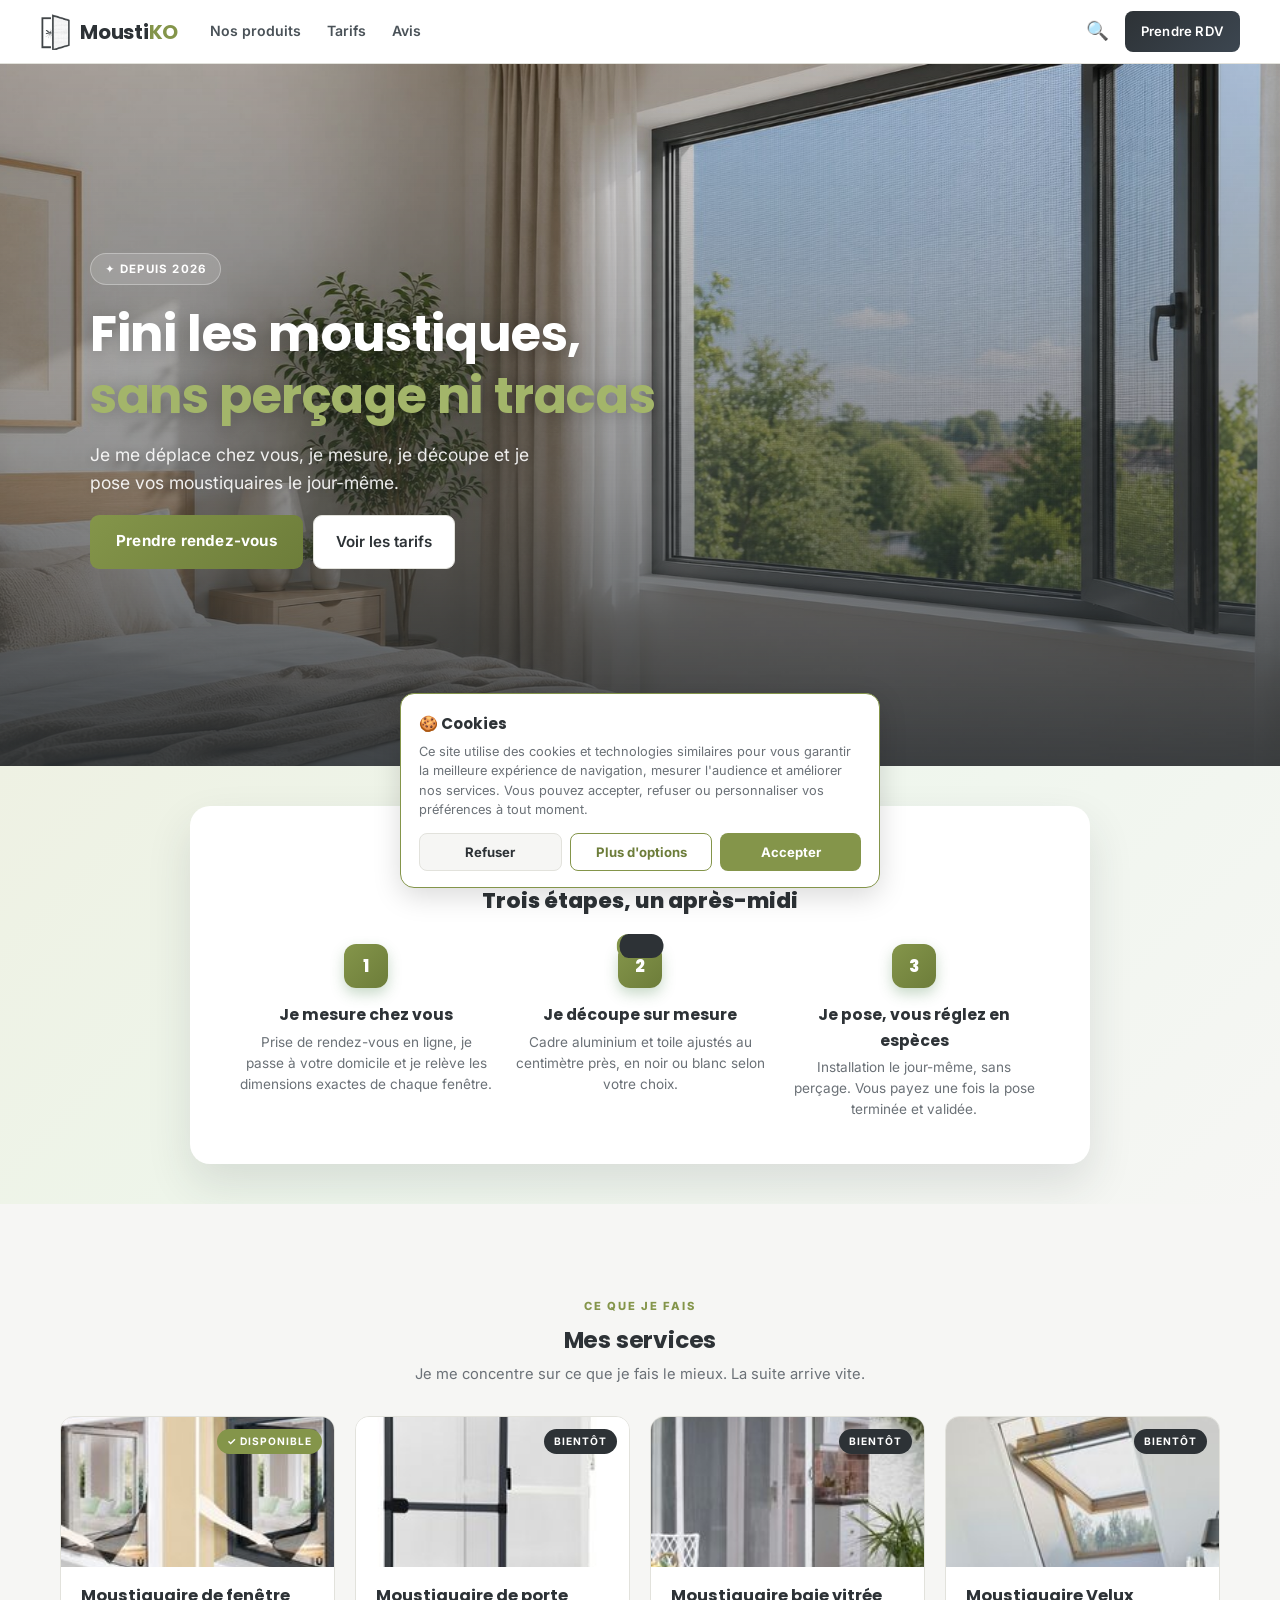
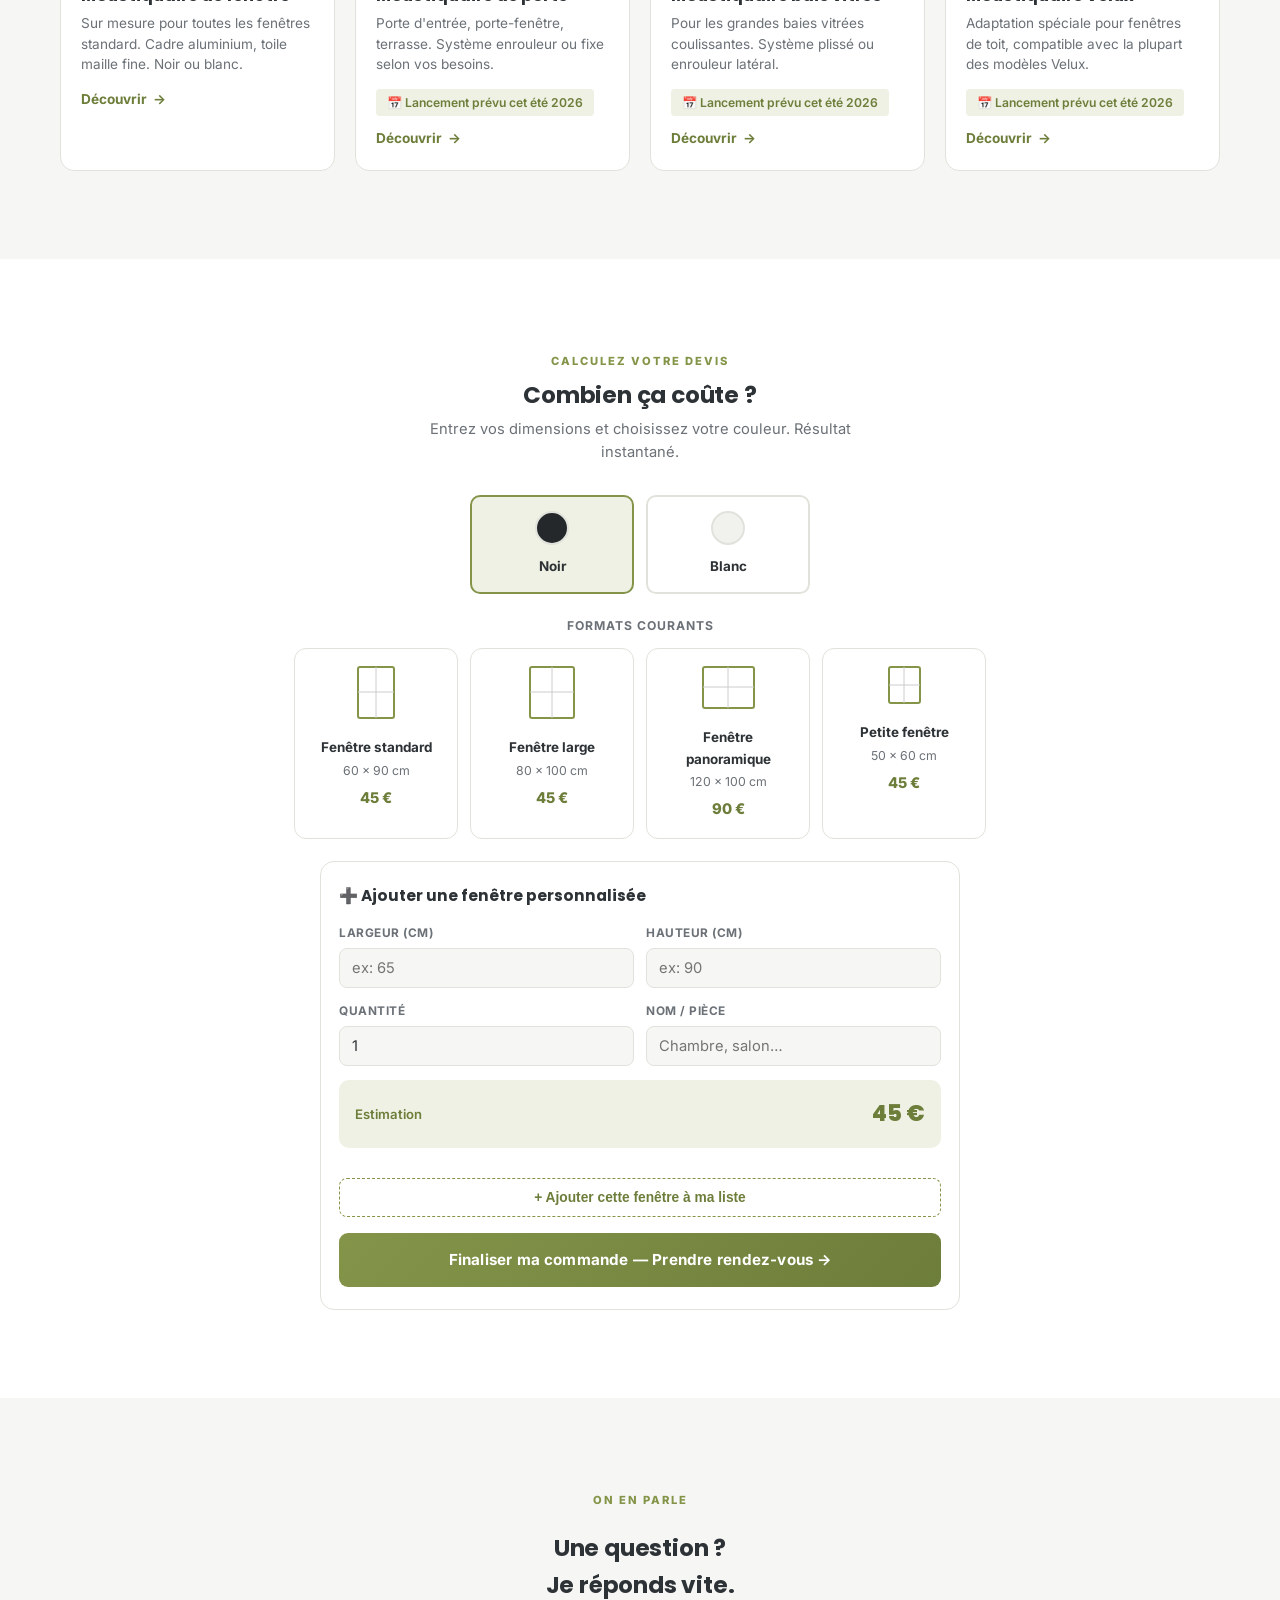
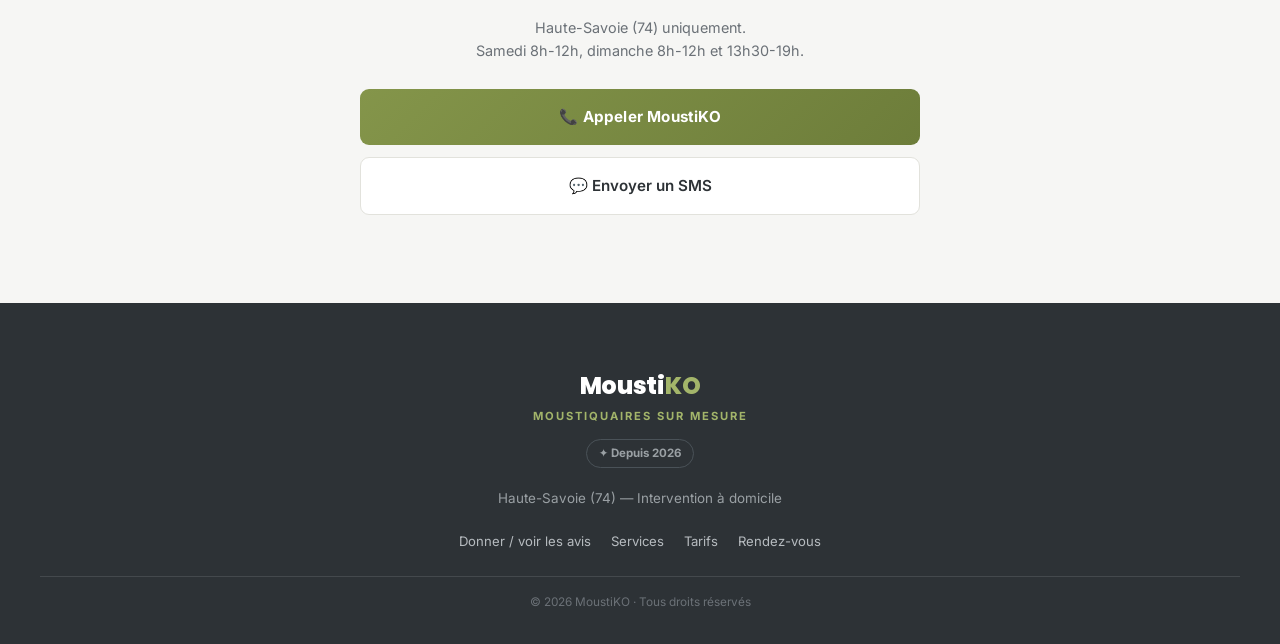
==== index.html @ c7744f74 "Add files via upload" ====
<!DOCTYPE html>
<html lang="fr">
<head>
  <meta charset="UTF-8">
  <link rel="canonical" href="https://moustiko74.fr/">
  <meta name="viewport" content="width=device-width, initial-scale=1.0">
  <meta name="description" content="MoustiKO — Moustiquaires sur mesure en Haute-Savoie (74). Intervention à domicile le week-end (samedi et dimanche). Pose le jour-même, sans perçage, à partir de 45€.">
  <meta property="og:site_name" content="MoustiKO">
  <script type="application/ld+json">
  {
    "@context": "https://schema.org/",
    "@type": "WebSite",
    "name": "MoustiKO",
    "url": "https://moustiko74.github.io/MoustiKO/"
  }
  </script>
  <title>MoustiKO — Moustiquaires sur mesure en Haute-Savoie</title>
   <link rel="icon" href="favicon.ico">
   <link rel="apple-touch-icon" href="favicon-180.png">
  <link rel="preconnect" href="https://fonts.googleapis.com">
  <link rel="preconnect" href="https://fonts.gstatic.com/" crossorigin>
<link href="https://fonts.googleapis.com/css2?family=Poppins:wght@500;600;700;800&family=Inter:wght@400;500;600;700&display=swap" rel="stylesheet">
<link rel="stylesheet" href="styles.css">
  <script src="https://elfsightcdn.com/platform.js" async></script>
</head>
<body>

<!-- NAV -->
<nav>
  <a href="index.html" class="nav-logo">
    <img src="assets/img/logo.png" alt="MoustiKO">
    <span class="nav-logo-text">Mousti<span>KO</span></span>
  </a>
  <div class="nav-links">
    <a href="index.html#services">Nos produits</a>
    <a href="index.html#tarifs">Tarifs</a>
    <a href="index.html#avis" onclick="revealAvis(event)">Avis</a>
  </div>
  <button class="nav-search-btn" onclick="toggleSearch()" aria-label="Rechercher">🔍</button>
  <a href="rdv.html" class="nav-cta">Prendre RDV</a>
</nav>

<div class="search-overlay" id="search-overlay">
  <div class="search-box">
    <span class="search-icon">🔍</span>
    <input type="text" id="search-input" oninput="filterSearch()" placeholder="fenêtre, porte, baie vitrée, velux..." autocomplete="off">
    <button class="search-close" onclick="closeSearch()" aria-label="Fermer la recherche">✕</button>
  </div>
  <div class="search-results" id="search-results"></div>
</div>

<!-- HERO -->
<section class="hero">
  <div class="hero-media">
    <img class="hero-bg-img" src="assets/img/hero-bg.jpg" alt="Moustiquaire MoustiKO posée sur une fenêtre de chambre" fetchpriority="high">
    <div class="hero-overlay"></div>
  </div>
  <div class="hero-content">
    <div class="hero-badge">✦ Depuis 2026</div>
    <h1>Fini les moustiques,<br><span>sans perçage ni tracas</span></h1>
    <p class="hero-sub">Je me déplace chez vous, je mesure, je découpe et je pose vos moustiquaires le jour-même.</p>
    <div class="hero-btns">
      <a href="rdv.html" class="btn-primary">Prendre rendez-vous</a>
      <a href="#tarifs" class="btn-secondary">Voir les tarifs</a>
    </div>
  </div>
</section>

<!-- COMMENT CA MARCHE (remplace la vidéo) -->
<section class="process-section">
  <div class="process-card">
  <div class="process-header">
    <span class="section-label">Comment ça marche</span>
    <h2>Trois étapes, un après-midi</h2>
  </div>
  <div class="process-grid">
    <div class="process-step">
      <div class="process-num">1</div>
      <div class="process-content">
        <h4>Je mesure chez vous</h4>
        <p>Prise de rendez-vous en ligne, je passe à votre domicile et je relève les dimensions exactes de chaque fenêtre.</p>
      </div>
    </div>
    <div class="process-step">
      <div class="process-num">2</div>
      <div class="process-content">
        <h4>Je découpe sur mesure</h4>
        <p>Cadre aluminium et toile ajustés au centimètre près, en noir ou blanc selon votre choix.</p>
      </div>
    </div>
    <div class="process-step">
      <div class="process-num">3</div>
      <div class="process-content">
        <h4>Je pose, vous réglez en espèces</h4>
        <p>Installation le jour-même, sans perçage. Vous payez une fois la pose terminée et validée.</p>
      </div>
    </div>
  </div>
  </div>
</section>

<!-- SERVICES -->
<section class="section section-alt" id="services">
  <div class="section-header">
    <span class="section-label">Ce que je fais</span>
    <h2>Mes services</h2>
    <p>Je me concentre sur ce que je fais le mieux. La suite arrive vite.</p>
  </div>

  <div class="products-grid">

    <a href="fenetre.html" class="product-card">
      <div class="card-image">
        <img src="assets/img/produit-fenetre.jpg" alt="Moustiquaire de fenêtre">
        <div class="badge-new">✓ Disponible</div>
      </div>
      <div class="card-body">
        <h3>Moustiquaire de fenêtre</h3>
        <p>Sur mesure pour toutes les fenêtres standard. Cadre aluminium, toile maille fine. Noir ou blanc.</p>
        <span class="card-cta">Découvrir <span class="arrow">→</span></span>
      </div>
    </a>

    <a href="porte.html" class="product-card coming-soon">
      <div class="card-image">
        <img src="assets/img/produit-porte.jpg" alt="Moustiquaire de porte">
        <div class="badge-soon">Bientôt</div>
      </div>
      <div class="card-body">
        <h3>Moustiquaire de porte</h3>
        <p>Porte d'entrée, porte-fenêtre, terrasse. Système enrouleur ou fixe selon vos besoins.</p>
        <div class="card-date">📅 Lancement prévu cet été 2026</div>
        <span class="card-cta">Découvrir <span class="arrow">→</span></span>
      </div>
    </a>

    <a href="baie-vitree.html" class="product-card coming-soon">
      <div class="card-image">
        <img src="assets/img/produit-baie-vitree.jpg" alt="Moustiquaire baie vitrée">
        <div class="badge-soon">Bientôt</div>
      </div>
      <div class="card-body">
        <h3>Moustiquaire baie vitrée</h3>
        <p>Pour les grandes baies vitrées coulissantes. Système plissé ou enrouleur latéral.</p>
        <div class="card-date">📅 Lancement prévu cet été 2026</div>
        <span class="card-cta">Découvrir <span class="arrow">→</span></span>
      </div>
    </a>

    <a href="velux.html" class="product-card coming-soon">
      <div class="card-image">
        <img src="assets/img/produit-velux.jpg" alt="Moustiquaire Velux">
        <div class="badge-soon">Bientôt</div>
      </div>
      <div class="card-body">
        <h3>Moustiquaire Velux</h3>
        <p>Adaptation spéciale pour fenêtres de toit, compatible avec la plupart des modèles Velux.</p>
        <div class="card-date">📅 Lancement prévu cet été 2026</div>
        <span class="card-cta">Découvrir <span class="arrow">→</span></span>
      </div>
    </a>

  </div>
</section>

<!-- CONFIGURATEUR -->
<section class="section" id="tarifs">
  <div class="section-header">
    <span class="section-label">Calculez votre devis</span>
    <h2>Combien ça coûte ?</h2>
    <p>Entrez vos dimensions et choisissez votre couleur. Résultat instantané.</p>
  </div>

  <div class="material-picker">
    <div class="mat-option selected-mat" onclick="selectMaterial('noir', this)">
      <div class="mat-swatch noir"></div>
      <span>Noir</span>
    </div>
    <div class="mat-option" onclick="selectMaterial('blanc', this)">
      <div class="mat-swatch blanc"></div>
      <span>Blanc</span>
    </div>
  </div>

  <p style="text-align:center;font-size:0.76rem;font-weight:700;text-transform:uppercase;letter-spacing:1px;color:var(--gris-moyen);margin-bottom:12px;">Formats courants</p>
  <div class="windows-grid" style="margin-bottom:8px;">
    <div class="window-item" onclick="selectPreset(60, 90, this)">
      <div class="window-drawing">
        <svg width="40" height="55" viewBox="0 0 40 55">
          <rect x="2" y="2" width="36" height="51" rx="2" fill="none" stroke="#84954a" stroke-width="2"/>
          <line x1="20" y1="2" x2="20" y2="53" stroke="#ccc" stroke-width="1"/>
          <line x1="2" y1="27" x2="38" y2="27" stroke="#ccc" stroke-width="1"/>
        </svg>
      </div>
      <h4>Fenêtre standard</h4>
      <div class="dims">60 × 90 cm</div>
      <div class="price">45 €</div>
    </div>
    <div class="window-item" onclick="selectPreset(80, 100, this)">
      <div class="window-drawing">
        <svg width="48" height="55" viewBox="0 0 48 55">
          <rect x="2" y="2" width="44" height="51" rx="2" fill="none" stroke="#84954a" stroke-width="2"/>
          <line x1="24" y1="2" x2="24" y2="53" stroke="#ccc" stroke-width="1"/>
          <line x1="2" y1="27" x2="46" y2="27" stroke="#ccc" stroke-width="1"/>
        </svg>
      </div>
      <h4>Fenêtre large</h4>
      <div class="dims">80 × 100 cm</div>
      <div class="price">45 €</div>
    </div>
    <div class="window-item" onclick="selectPreset(120, 100, this)">
      <div class="window-drawing">
        <svg width="55" height="45" viewBox="0 0 55 45">
          <rect x="2" y="2" width="51" height="41" rx="2" fill="none" stroke="#84954a" stroke-width="2"/>
          <line x1="27" y1="2" x2="27" y2="43" stroke="#ccc" stroke-width="1"/>
          <line x1="2" y1="22" x2="53" y2="22" stroke="#ccc" stroke-width="1"/>
        </svg>
      </div>
      <h4>Fenêtre panoramique</h4>
      <div class="dims">120 × 100 cm</div>
      <div class="price">90 €</div>
    </div>
    <div class="window-item" onclick="selectPreset(50, 60, this)">
      <div class="window-drawing">
        <svg width="35" height="40" viewBox="0 0 35 40">
          <rect x="2" y="2" width="31" height="36" rx="2" fill="none" stroke="#84954a" stroke-width="2"/>
          <line x1="17" y1="2" x2="17" y2="38" stroke="#ccc" stroke-width="1"/>
          <line x1="2" y1="20" x2="33" y2="20" stroke="#ccc" stroke-width="1"/>
        </svg>
      </div>
      <h4>Petite fenêtre</h4>
      <div class="dims">50 × 60 cm</div>
      <div class="price">45 €</div>
    </div>
  </div>

  <div class="configurator">
    <div class="config-title">➕ Ajouter une fenêtre personnalisée</div>

    <div class="form-row">
      <div class="form-group">
        <label>Largeur (cm)</label>
        <input type="number" id="width" placeholder="ex: 65" min="20" max="300">
      </div>
      <div class="form-group">
        <label>Hauteur (cm)</label>
        <input type="number" id="height" placeholder="ex: 90" min="20" max="300">
      </div>
    </div>
    <div class="form-row">
      <div class="form-group">
        <label>Quantité</label>
        <input type="number" id="qty" value="1" min="1" max="20">
      </div>
      <div class="form-group">
        <label>Nom / pièce</label>
        <input type="text" id="room" placeholder="Chambre, salon…">
      </div>
    </div>

    <div class="price-preview">
      <div class="price-preview-label">Estimation</div>
      <div class="price-preview-amount" id="price-preview">45 €</div>
    </div>

    <div class="windows-list" id="windows-list"></div>

    <button class="add-window-btn" onclick="addWindow()">+ Ajouter cette fenêtre à ma liste</button>

    <div class="total-bar" id="total-bar" style="display:none">
      <span>Total estimé</span>
      <strong id="total-amount">0 €</strong>
    </div>

    <a href="rdv.html" class="btn-primary" style="display:block;text-align:center;margin-top:16px;padding:15px;">Finaliser ma commande — Prendre rendez-vous →</a>
  </div>
</section>

<!-- AVIS -->
<section class="section" id="avis">
  <div class="section-header">
    <span class="section-label">Avis clients</span>
    <h2>Ce qu'en pensent mes clients</h2>
    <p>Une entreprise toute neuve — les premiers avis arrivent bientôt !</p>
  </div>

  <div class="google-review-cta">
    <div class="grc-icon">⭐</div>
    <h3>Vous êtes client MoustiKO ?</h3>
    <p>Le plus utile pour moi : un avis Google. Ça prend 30 secondes, sans créer de compte sur ce site.</p>
    <a href="https://g.page/r/CV-AxGSiEaj2EBM/review" target="_blank" rel="noopener" class="btn-primary">⭐ Laisser un avis Google</a>
  </div>

  <div id="avis-container">
    <!-- Elfsight Google Reviews | Untitled Google Reviews -->
    <div class="elfsight-app-1c991f76-b599-4c4e-8e0c-91871ad1d2ae" data-elfsight-app-lazy></div>
  </div>

  <div class="avis-form-card">
    <h3>Ou laissez un mot ici</h3>
    <p>Pas envie de passer par Google ? Ce petit mot m'est envoyé directement, sans création de compte.</p>
    <label class="field-label">Votre note</label>
    <div class="star-picker" id="star-picker">
      <button type="button" class="star-btn" data-val="1">★</button>
      <button type="button" class="star-btn" data-val="2">★</button>
      <button type="button" class="star-btn" data-val="3">★</button>
      <button type="button" class="star-btn" data-val="4">★</button>
      <button type="button" class="star-btn" data-val="5">★</button>
    </div>
    <label class="field-label">Votre prénom</label>
    <input type="text" class="full-input" id="avis-nom" placeholder="ex: Camille D.">
    <label class="field-label">Votre commune</label>
    <input type="text" class="full-input" id="avis-commune" placeholder="ex: Annecy (74)">
    <label class="field-label">Votre avis</label>
    <textarea class="full-input" id="avis-comment" placeholder="Rapide, soigné, je recommande…"></textarea>
    <button class="btn-primary" style="width:100%;" onclick="submitAvis()">Envoyer mon avis</button>
    <p class="avis-privacy-note">Votre avis m'est envoyé pour relecture avant toute publication sur le site.</p>
  </div>
</section>

<!-- CONTACT -->
<section class="section section-alt">
  <div class="contact-section">
    <span class="section-label">On en parle</span>
    <h2>Une question ?<br>Je réponds vite.</h2>
    <p>Haute-Savoie (74) uniquement.<br>Samedi 8h-12h, dimanche 8h-12h et 13h30-19h.</p>
    <a href="tel:+33761559872" class="btn-primary" style="display:block;text-align:center;margin-bottom:12px;padding:16px;">📞 Appeler MoustiKO</a>
    <a href="sms:+33761559872" class="btn-secondary" style="display:block;text-align:center;padding:16px;">💬 Envoyer un SMS</a>
  </div>
</section>

<!-- FOOTER -->
<footer>
  <div class="footer-wordmark">Mousti<span>KO</span></div>
  <div class="footer-tagline">Moustiquaires sur mesure</div>
  <div class="footer-since">✦ Depuis 2026</div>
  <p class="footer-region">Haute-Savoie (74) — Intervention à domicile</p>
  <div class="footer-links">
    <a href="#avis" onclick="revealAvis(event)">Donner / voir les avis</a>
    <a href="#services">Services</a>
    <a href="#tarifs">Tarifs</a>
    <a href="rdv.html">Rendez-vous</a>
  </div>
  <div class="footer-bottom">© 2026 MoustiKO · Tous droits réservés</div>
</footer>

<div class="toast" id="toast"></div>

<div class="lightbox-overlay" id="lightbox-overlay" onclick="closeLightbox()">
  <img id="lightbox-img" src="" alt="Aperçu agrandi">
</div>

<div class="cookie-banner" id="cookie-banner">
  <h4>🍪 Cookies</h4>
  <p>Ce site utilise des cookies et technologies similaires pour vous garantir la meilleure expérience de navigation, mesurer l'audience et améliorer nos services. Vous pouvez accepter, refuser ou personnaliser vos préférences à tout moment.</p>
  <div class="cookie-details" id="cookie-details">En réalité, MoustiKO n'utilise aucun cookie ni traceur — ce bandeau est affiché uniquement à titre visuel, pour illustrer à quoi ressemblerait un vrai bandeau de consentement.</div>
  <div class="cookie-btns">
    <button class="cookie-btn-refuse" onclick="handleCookie()">Refuser</button>
    <button class="cookie-btn-more" onclick="toggleCookieDetails()">Plus d'options</button>
    <button class="cookie-btn-accept" onclick="handleCookie()">Accepter</button>
  </div>
</div>

<script>
  /* ============ RECHERCHE ============ */
  const SEARCH_ITEMS = [
    { label: 'Moustiquaire de fenêtre', url: 'fenetre.html', keywords: 'fenetre fenêtre window disponible' },
    { label: 'Moustiquaire de porte', url: 'porte.html', keywords: 'porte door entree entrée' },
    { label: 'Moustiquaire baie vitrée', url: 'baie-vitree.html', keywords: 'baie vitree vitrée coulissante' },
    { label: 'Moustiquaire Velux', url: 'velux.html', keywords: 'velux toit fenetre de toit' },
    { label: 'Prendre rendez-vous', url: 'rdv.html', keywords: 'rdv rendez vous rendezvous reservation' },
    { label: 'Tarifs & configurateur', url: 'index.html#tarifs', keywords: 'tarif prix devis configurateur' },
    { label: 'Avis clients', url: 'index.html#avis', keywords: 'avis review commentaire' },
  ];
  
  function toggleSearch() {
    const overlay = document.getElementById('search-overlay');
    overlay.classList.toggle('open');
    if (overlay.classList.contains('open')) {
      renderSearchResults('');
      const input = document.getElementById('search-input');
      input.value = '';
      setTimeout(() => input.focus(), 50);
    }
  }
  function closeSearch() {
    document.getElementById('search-overlay').classList.remove('open');
  }
  function renderSearchResults(query) {
    const q = query.trim().toLowerCase();
    const list = document.getElementById('search-results');
    const filtered = SEARCH_ITEMS.filter(it => !q || it.label.toLowerCase().includes(q) || it.keywords.includes(q));
    list.innerHTML = filtered.length
      ? filtered.map(it => '<a class="search-result" href="' + it.url + '">' + it.label + '</a>').join('')
      : '<p class="search-empty">Aucun résultat</p>';
  }
  function filterSearch() {
    renderSearchResults(document.getElementById('search-input').value);
  }
  document.addEventListener('keydown', (e) => {
    if (e.key === 'Escape') closeSearch();
  });

  /* ============ MATERIAUX ============ */
  let selectedMaterial = 'noir';
  function selectMaterial(mat, el) {
    selectedMaterial = mat;
    document.querySelectorAll('.mat-option').forEach(e => e.classList.remove('selected-mat'));
    el.classList.add('selected-mat');
    updatePricePreview();
  }

  /* ============ PRIX ============ */
  const UNIT_PRICE = 45;

  function calcUnits(w, h) {
    const area = (w / 100) * (h / 100);
    return Math.max(1, Math.ceil(area / 1.0));
  }
  function calcPrice(w, h, qty) {
    return calcUnits(w, h) * qty * UNIT_PRICE;
  }
  function updatePricePreview() {
    const w = parseInt(document.getElementById('width').value) || 60;
    const h = parseInt(document.getElementById('height').value) || 90;
    const qty = parseInt(document.getElementById('qty').value) || 1;
    document.getElementById('price-preview').textContent = calcPrice(w, h, qty) + ' €';
  }
  document.getElementById('width').addEventListener('input', updatePricePreview);
  document.getElementById('height').addEventListener('input', updatePricePreview);
  document.getElementById('qty').addEventListener('input', updatePricePreview);

  function selectPreset(w, h, el) {
    document.querySelectorAll('.window-item').forEach(e => e.classList.remove('selected'));
    el.classList.add('selected');
    document.getElementById('width').value = w;
    document.getElementById('height').value = h;
    document.getElementById('qty').value = 1;
    updatePricePreview();
  }

  let windows = [];
  function addWindow() {
    const w = parseInt(document.getElementById('width').value);
    const h = parseInt(document.getElementById('height').value);
    const qty = parseInt(document.getElementById('qty').value) || 1;
    const room = document.getElementById('room').value || 'Fenêtre';
    if (!w || !h || w < 20 || h < 20) { showToast('⚠️ Entrez des dimensions valides'); return; }
    const price = calcPrice(w, h, qty);
    windows.push({ w, h, qty, room, price, material: selectedMaterial });
    renderWindowsList();
    document.getElementById('room').value = '';
    showToast('✓ Fenêtre ajoutée à votre liste');
    persistWindows();
  }
  function removeWindow(i) {
    windows.splice(i, 1);
    renderWindowsList();
    persistWindows();
  }
  function renderWindowsList() {
    const list = document.getElementById('windows-list');
    const totalBar = document.getElementById('total-bar');
    list.innerHTML = windows.map((w, i) => `
      <div class="window-entry">
        <div class="we-info">${w.room} — ${w.w}×${w.h}cm × ${w.qty} (${w.material})</div>
        <div class="we-price">${w.price} €</div>
        <button class="we-del" onclick="removeWindow(${i})">✕</button>
      </div>
    `).join('');
    if (windows.length > 0) {
      const total = windows.reduce((s, w) => s + w.price, 0);
      document.getElementById('total-amount').textContent = total + ' €';
      totalBar.style.display = 'flex';
    } else {
      totalBar.style.display = 'none';
    }
  }

  function persistWindows() {
    try { localStorage.setItem('moustiko_windows', JSON.stringify(windows)); } catch(e) {}
  }

  /* ============ TOAST ============ */
  /* ============ LIGHTBOX ============ */
  function openLightbox(src) {
    document.getElementById('lightbox-img').src = src;
    document.getElementById('lightbox-overlay').classList.add('open');
  }
  function closeLightbox() {
    document.getElementById('lightbox-overlay').classList.remove('open');
  }

  /* ============ REVEAL AVIS ============ */
  function revealAvis(e) {
    if (e) e.preventDefault();
    const el = document.getElementById('avis');
    el.classList.add('open');
    el.scrollIntoView({ behavior: 'smooth', block: 'start' });
  }

  function showToast(msg) {
    const toast = document.getElementById('toast');
    toast.textContent = msg;
    toast.classList.add('show');
    setTimeout(() => toast.classList.remove('show'), 3000);
  }

  /* ============ AVIS (envoi par email pour relecture) ============ */
  const FORMSPREE_URL = 'https://formspree.io/f/mwvdylev';

  let selectedRating = 0;
  document.querySelectorAll('.star-btn').forEach(btn => {
    btn.addEventListener('click', () => {
      selectedRating = parseInt(btn.dataset.val);
      document.querySelectorAll('.star-btn').forEach(b => {
        b.classList.toggle('active', parseInt(b.dataset.val) <= selectedRating);
      });
    });
  });

  async function submitAvis() {
    const name = document.getElementById('avis-nom').value.trim();
    const commune = document.getElementById('avis-commune').value.trim();
    const comment = document.getElementById('avis-comment').value.trim();
    if (!name || !commune || !comment || selectedRating === 0) {
      showToast('⚠️ Remplissez tous les champs et choisissez une note');
      return;
    }
    try {
      await fetch(FORMSPREE_URL, {
        method: 'POST',
        headers: { 'Content-Type': 'application/json', 'Accept': 'application/json' },
        body: JSON.stringify({
          _subject: 'Nouvel avis MoustiKO — ' + name,
          type: 'Nouvel avis client',
          nom: name,
          commune: commune,
          note: selectedRating + '/5',
          avis: comment
        })
      });
    } catch(e) { console.error('Erreur envoi Formspree avis', e); }

    document.getElementById('avis-nom').value = '';
    document.getElementById('avis-commune').value = '';
    document.getElementById('avis-comment').value = '';
    selectedRating = 0;
    document.querySelectorAll('.star-btn').forEach(b => b.classList.remove('active'));
    showToast('✓ Merci, votre avis m\'a été envoyé !');
  }

  /* ============ SCROLL REVEAL ============ */
  function setupScrollReveal() {
    document.querySelectorAll('.section-header, .hero-logo, .about-card, .source-card, .payment-card, .estimate-box, .photo-hero, .photo-detail-card')
      .forEach(el => el.classList.add('reveal'));

    document.querySelectorAll('.why-list, .process-grid, .products-grid, .gallery-grid, .windows-grid')
      .forEach(el => el.classList.add('reveal-stagger'));

    document.querySelectorAll('.configurator, .wizard-wrap, .avis-form-card')
      .forEach(el => el.classList.add('reveal-scale'));

    const observer = new IntersectionObserver((entries) => {
      entries.forEach(entry => {
        if (entry.isIntersecting) {
          entry.target.classList.add('visible');
          observer.unobserve(entry.target);
        }
      });
    }, { threshold: 0.12, rootMargin: '0px 0px -40px 0px' });

    document.querySelectorAll('.reveal, .reveal-stagger, .reveal-scale')
      .forEach(el => observer.observe(el));
  }

  /* ============ SCROLL TOP AU RAFRAICHISSEMENT ============ */
  if ('scrollRestoration' in history) {
    history.scrollRestoration = 'manual';
  }
  window.scrollTo(0, 0);
  window.addEventListener('load', () => window.scrollTo(0, 0));

  /* ============ BANDEAU COOKIES ============ */
  function toggleCookieDetails() {
    document.getElementById('cookie-details').classList.toggle('visible');
  }
  function handleCookie() {
    document.getElementById('cookie-banner').classList.remove('visible');
    try { localStorage.setItem('moustiko_cookie_seen', '1'); } catch(e) {}
  }
  function initCookieBanner() {
    let seen = false;
    try { seen = localStorage.getItem('moustiko_cookie_seen') === '1'; } catch(e) {}
    if (!seen) {
      setTimeout(() => document.getElementById('cookie-banner').classList.add('visible'), 600);
    }
  }

  /* ============ INIT ============ */
  async function init() {
    setupScrollReveal();
    initCookieBanner();
  }

  init();
</script>
</body>
</html>
---- styles.css ----
:root {
    --vert: #84954a;
    --vert-fonce: #6d7d3a;
    --vert-clair: #a3b56a;
    --vert-pale: #eef1e3;
    --anthracite: #2d3236;
    --anthracite-soft: #4a5258;
    --gris-moyen: #6b7177;
    --gris-leger: #f6f6f4;
    --blanc: #ffffff;
    --bordure: #e2e2dc;
    --rouge: #b94a3c;
    --font-display: 'Poppins', sans-serif;
    --font-body: 'Inter', system-ui, sans-serif;
  }

  * { margin: 0; padding: 0; box-sizing: border-box; }
  html { scroll-behavior: smooth; }

  body {
    font-family: var(--font-body);
    color: var(--anthracite);
    background: var(--blanc);
    font-size: 16px;
    line-height: 1.6;
  }

  img { max-width: 100%; display: block; }

  /* ── NAV ── */
  nav {
    position: sticky;
    top: 0;
    background: rgba(255,255,255,0.96);
    backdrop-filter: blur(6px);
    border-bottom: 1px solid var(--bordure);
    z-index: 100;
    padding: 0 18px;
    display: flex;
    align-items: center;
    justify-content: space-between;
    height: 64px;
  }

  .nav-logo {
    display: flex;
    align-items: center;
    gap: 9px;
    text-decoration: none;
  }

  .nav-logo img { height: 38px; width: auto; }

  .nav-logo-text {
    font-family: var(--font-display);
    font-size: 1.25rem;
    font-weight: 700;
    color: var(--anthracite);
    letter-spacing: -0.3px;
    line-height: 1;
  }

  .nav-logo-text span { color: var(--vert); }

  .nav-links {
    display: none;
    align-items: center;
    gap: 26px;
    margin-right: auto;
    margin-left: 32px;
  }

  .nav-links a {
    color: var(--anthracite-soft);
    text-decoration: none;
    font-size: 0.88rem;
    font-weight: 600;
    transition: color 0.15s;
  }

  .nav-links a:hover { color: var(--vert-fonce); }

  .nav-cta {
    background: linear-gradient(135deg, var(--anthracite) 0%, #3c4650 100%);
    color: var(--blanc);
    border: none;
    padding: 10px 16px;
    border-radius: 8px;
    font-size: 0.82rem;
    font-weight: 600;
    cursor: pointer;
    text-decoration: none;
    letter-spacing: 0.2px;
    white-space: nowrap;
    transition: box-shadow 0.2s;
  }

  .nav-cta:hover { box-shadow: 0 6px 16px rgba(45,50,54,0.3); }

  /* ── HERO ── */
  .hero {
    position: relative;
    min-height: 92vh;
    display: flex;
    align-items: flex-end;
    overflow: hidden;
    padding: 32px 22px 40px;
  }

  .hero-media {
    position: absolute;
    inset: 0;
    z-index: 0;
  }

  .hero-bg-img {
    width: 100%;
    height: 100%;
    object-fit: cover;
    object-position: center 32%;
  }

  .hero-overlay {
    position: absolute;
    inset: 0;
    background: linear-gradient(180deg, rgba(45,50,54,0.12) 0%, rgba(45,50,54,0.5) 60%, rgba(45,50,54,0.88) 100%);
  }

  .hero-content {
    position: relative;
    z-index: 1;
    width: 100%;
    text-align: center;
  }

  .hero-badge {
    display: inline-flex;
    align-items: center;
    gap: 6px;
    background: rgba(255,255,255,0.14);
    border: 1px solid rgba(255,255,255,0.32);
    backdrop-filter: blur(4px);
    color: var(--blanc);
    font-size: 0.72rem;
    font-weight: 700;
    text-transform: uppercase;
    letter-spacing: 1.2px;
    padding: 6px 14px;
    border-radius: 20px;
    margin-bottom: 18px;
  }

  .hero h1 {
    font-family: var(--font-display);
    font-size: 1.9rem;
    font-weight: 700;
    line-height: 1.25;
    color: var(--blanc);
    margin-bottom: 14px;
    letter-spacing: -0.4px;
    max-width: 380px;
    margin-left: auto;
    margin-right: auto;
    text-shadow: 0 2px 18px rgba(0,0,0,0.25);
  }

  .hero h1 span { color: var(--vert-clair); }

  .hero-sub {
    color: rgba(255,255,255,0.9);
    font-size: 0.95rem;
    margin-bottom: 18px;
    max-width: 320px;
    margin-left: auto;
    margin-right: auto;
    text-shadow: 0 1px 10px rgba(0,0,0,0.2);
  }

  .hero-meta {
    display: flex;
    justify-content: center;
    gap: 10px;
    flex-wrap: wrap;
    margin-bottom: 26px;
  }

  .hero-tag {
    font-size: 0.78rem;
    color: var(--blanc);
    font-weight: 600;
    background: rgba(255,255,255,0.14);
    border: 1px solid rgba(255,255,255,0.32);
    backdrop-filter: blur(4px);
    padding: 5px 12px;
    border-radius: 20px;
  }

  .hero-btns {
    display: flex;
    gap: 10px;
    justify-content: center;
    flex-wrap: wrap;
  }

  /* ── PAGE HERO (pages produits) ── */
  .page-hero {
    position: relative;
    min-height: 46vh;
    display: flex;
    align-items: flex-end;
    overflow: hidden;
    padding: 28px 22px 32px;
  }

  .page-hero .hero-content { text-align: left; }

  .breadcrumb {
    position: relative;
    z-index: 1;
    display: inline-flex;
    align-items: center;
    gap: 6px;
    color: var(--blanc);
    font-size: 0.82rem;
    font-weight: 600;
    text-decoration: none;
    background: rgba(255,255,255,0.14);
    border: 1px solid rgba(255,255,255,0.32);
    backdrop-filter: blur(4px);
    padding: 6px 14px;
    border-radius: 20px;
    margin-bottom: 16px;
  }

  .page-hero h1 {
    max-width: 480px;
    margin-left: 0;
    margin-right: 0;
    font-size: 1.65rem;
    color: var(--blanc);
    text-shadow: 0 2px 18px rgba(0,0,0,0.35);
  }

  .page-hero .hero-sub {
    max-width: 420px;
    margin-left: 0;
    margin-right: 0;
  }

  .status-pill {
    position: relative;
    z-index: 1;
    display: inline-flex;
    align-items: center;
    gap: 6px;
    font-size: 0.74rem;
    font-weight: 700;
    text-transform: uppercase;
    letter-spacing: 1px;
    padding: 5px 13px;
    border-radius: 20px;
    margin-bottom: 14px;
  }

  .status-pill.available { background: var(--vert); color: var(--blanc); }
  .status-pill.soon { background: rgba(255,255,255,0.16); color: var(--blanc); border: 1px solid rgba(255,255,255,0.35); }

  .btn-primary {
    background: linear-gradient(135deg, var(--vert) 0%, var(--vert-fonce) 100%);
    color: var(--blanc);
    border: none;
    padding: 14px 26px;
    border-radius: 9px;
    font-size: 0.95rem;
    font-weight: 700;
    cursor: pointer;
    text-decoration: none;
    letter-spacing: 0.2px;
    transition: box-shadow 0.2s, transform 0.15s;
    font-family: var(--font-body);
  }

  .btn-primary:hover { box-shadow: 0 8px 20px rgba(58,122,62,0.35); transform: translateY(-1px); }
  .btn-primary:disabled { background: #c7cbb8; cursor: not-allowed; box-shadow:none; transform:none; }

  .btn-secondary {
    background: var(--blanc);
    color: var(--anthracite);
    border: 1.5px solid var(--bordure);
    padding: 14px 22px;
    border-radius: 9px;
    font-size: 0.95rem;
    font-weight: 600;
    cursor: pointer;
    text-decoration: none;
    transition: border-color 0.2s;
    font-family: var(--font-body);
  }

  .btn-secondary:hover { border-color: var(--vert); color: var(--vert-fonce); }

  /* ── PROCESS STRIP (carte flottante sur fond dégradé) ── */
  .process-section {
    padding: 40px 16px;
    background: linear-gradient(135deg, var(--vert-pale) 0%, #eef6ec 45%, var(--gris-leger) 100%);
  }

  .process-card {
    max-width: 460px;
    margin: 0 auto;
    background: var(--blanc);
    border-radius: 20px;
    box-shadow: 0 20px 45px rgba(45,50,54,0.12);
    padding: 30px 22px;
  }

  .process-header {
    text-align: center;
    margin-bottom: 26px;
  }

  .process-header .section-label { color: var(--vert-fonce); }

  .process-header h2 {
    font-family: var(--font-display);
    color: var(--anthracite);
    font-size: 1.35rem;
    font-weight: 800;
  }

  .process-grid {
    display: flex;
    flex-direction: column;
    gap: 22px;
  }

  .process-step {
    display: flex;
    gap: 14px;
    align-items: flex-start;
  }

  .process-num {
    width: 44px;
    height: 44px;
    border-radius: 12px;
    background: linear-gradient(135deg, var(--vert) 0%, var(--vert-fonce) 100%);
    color: var(--blanc);
    font-family: var(--font-display);
    font-weight: 800;
    font-size: 1.05rem;
    display: flex;
    align-items: center;
    justify-content: center;
    flex-shrink: 0;
    box-shadow: 0 6px 14px rgba(58,122,62,0.28);
  }

  .process-content h4 {
    color: var(--anthracite);
    font-size: 0.98rem;
    font-weight: 700;
    margin-bottom: 4px;
    font-family: var(--font-display);
  }

  .process-content p {
    color: var(--gris-moyen);
    font-size: 0.85rem;
    line-height: 1.55;
  }

  /* ── SECTIONS ── */
  .section { padding: 48px 20px; }
  .section-alt { background: var(--gris-leger); }

  .section-header { text-align: center; margin-bottom: 30px; }

  .section-label {
    display: inline-block;
    font-size: 0.7rem;
    font-weight: 800;
    text-transform: uppercase;
    letter-spacing: 2px;
    color: var(--vert);
    margin-bottom: 10px;
  }

  .section-header h2 {
    font-family: var(--font-display);
    font-size: 1.45rem;
    font-weight: 700;
    color: var(--anthracite);
    letter-spacing: -0.2px;
    line-height: 1.25;
  }

  .section-header p {
    color: var(--gris-moyen);
    margin-top: 8px;
    font-size: 0.92rem;
    max-width: 340px;
    margin-left: auto;
    margin-right: auto;
  }

  /* ── GALERIE PHOTOS ── */
  .photo-hero {
    max-width: 480px;
    margin: 0 auto 14px;
    border-radius: 16px;
    overflow: hidden;
    border: 1.5px solid var(--bordure);
    position: relative;
  }

  .photo-hero img { width: 100%; height: auto; display: block; }

  .photo-hero-caption {
    position: absolute;
    bottom: 0;
    left: 0;
    right: 0;
    background: linear-gradient(0deg, rgba(0,0,0,0.65) 0%, rgba(0,0,0,0) 100%);
    color: var(--blanc);
    padding: 28px 16px 12px;
    font-size: 0.85rem;
    font-weight: 700;
  }

  .gallery-grid {
    display: grid;
    grid-template-columns: 1fr 1fr;
    gap: 12px;
    max-width: 480px;
    margin: 0 auto 12px;
  }

  .gallery-card {
    background: var(--blanc);
    border: 1.5px solid var(--bordure);
    border-radius: 14px;
    overflow: hidden;
  }

  .gallery-visual {
    aspect-ratio: 4/3;
    overflow: hidden;
    background: var(--gris-leger);
  }

  .gallery-visual img { width: 100%; height: 100%; object-fit: cover; display: block; }

  .gallery-caption {
    padding: 10px 12px 12px;
    font-size: 0.78rem;
    font-weight: 700;
    color: var(--anthracite);
    text-align: center;
  }

  .gallery-caption .gc-sub {
    display: block;
    font-size: 0.7rem;
    font-weight: 500;
    color: var(--gris-moyen);
    margin-top: 2px;
  }

  .photo-detail-card {
    max-width: 480px;
    margin: 0 auto;
    background: var(--blanc);
    border: 1.5px solid var(--bordure);
    border-radius: 14px;
    overflow: hidden;
    display: flex;
    align-items: stretch;
  }

  .photo-detail-card img {
    width: 42%;
    object-fit: cover;
    flex-shrink: 0;
  }

  .photo-detail-text { padding: 16px; display: flex; flex-direction: column; justify-content: center; }
  .photo-detail-text h4 { font-size: 0.92rem; font-weight: 700; color: var(--anthracite); margin-bottom: 5px; }
  .photo-detail-text p { font-size: 0.8rem; color: var(--gris-moyen); line-height: 1.5; }

  /* ── A PROPOS ── */
  .about-wrap {
    max-width: 480px;
    margin: 0 auto;
  }

  .about-card {
    background: var(--blanc);
    border: 1.5px solid var(--bordure);
    border-radius: 16px;
    padding: 24px 20px;
    margin-bottom: 16px;
  }

  .about-avatar {
    width: 56px;
    height: 56px;
    border-radius: 50%;
    background: var(--vert-pale);
    display: flex;
    align-items: center;
    justify-content: center;
    font-size: 1.5rem;
    margin-bottom: 14px;
  }

  .about-card h3 {
    font-family: var(--font-display);
    font-size: 1.05rem;
    font-weight: 700;
    margin-bottom: 8px;
    color: var(--anthracite);
  }

  .about-card p {
    font-size: 0.9rem;
    color: var(--gris-moyen);
    line-height: 1.65;
    margin-bottom: 10px;
  }

  .about-card p:last-child { margin-bottom: 0; }

  .source-card {
    background: var(--vert-pale);
    border-radius: 14px;
    padding: 18px 20px;
    display: flex;
    gap: 12px;
    align-items: flex-start;
  }

  .source-card .icon { font-size: 1.3rem; flex-shrink: 0; }

  .source-card h4 {
    font-size: 0.88rem;
    font-weight: 700;
    color: var(--vert-fonce);
    margin-bottom: 4px;
  }

  .source-card p {
    font-size: 0.82rem;
    color: var(--anthracite-soft);
    line-height: 1.55;
  }

  /* ── PRODUITS CARDS ── */
  .products-grid {
    display: grid;
    grid-template-columns: 1fr;
    gap: 16px;
    max-width: 480px;
    margin: 0 auto;
  }

  .product-card {
    display: block;
    text-decoration: none;
    color: inherit;
    background: var(--blanc);
    border: 1.5px solid var(--bordure);
    border-radius: 14px;
    overflow: hidden;
    transition: transform 0.2s ease, box-shadow 0.2s ease, border-color 0.2s ease;
  }

  .product-card:hover {
    transform: translateY(-3px);
    box-shadow: 0 14px 28px rgba(45,50,54,0.1);
    border-color: var(--vert);
  }

  .product-card.coming-soon { opacity: 0.92; }

  .card-image {
    position: relative;
    width: 100%;
    height: 160px;
    background: var(--vert-pale);
    overflow: hidden;
  }

  .card-image img {
    width: 100%;
    height: 100%;
    object-fit: cover;
    display: block;
    transition: transform 0.3s ease;
  }

  .product-card:hover .card-image img { transform: scale(1.06); }

  .card-image .badge-soon,
  .card-image .badge-new {
    position: absolute;
    top: 12px;
    right: 12px;
  }

  .badge-soon {
    background: var(--anthracite);
    color: var(--blanc);
    font-size: 0.64rem;
    font-weight: 700;
    text-transform: uppercase;
    letter-spacing: 1px;
    padding: 4px 10px;
    border-radius: 20px;
    white-space: nowrap;
  }

  .badge-new {
    background: var(--vert);
    color: var(--blanc);
    font-size: 0.64rem;
    font-weight: 700;
    text-transform: uppercase;
    letter-spacing: 1px;
    padding: 4px 10px;
    border-radius: 20px;
  }

  .card-body { padding: 16px 20px 20px; }

  .card-body h3 {
    font-family: var(--font-display);
    font-size: 1.02rem;
    font-weight: 700;
    margin-bottom: 4px;
    color: var(--anthracite);
  }

  .card-body p {
    font-size: 0.85rem;
    color: var(--gris-moyen);
    margin-bottom: 14px;
    line-height: 1.5;
  }

  .card-date {
    font-size: 0.76rem;
    color: var(--vert-fonce);
    font-weight: 600;
    background: var(--vert-pale);
    display: inline-block;
    padding: 4px 11px;
    border-radius: 4px;
    margin-bottom: 12px;
  }

  .card-cta {
    display: flex;
    align-items: center;
    gap: 6px;
    color: var(--vert-fonce);
    font-size: 0.85rem;
    font-weight: 700;
  }

  .card-cta .arrow { transition: transform 0.2s ease; }
  .product-card:hover .card-cta .arrow { transform: translateX(3px); }

  /* ── FORMATS / FENETRES ── */
  .windows-grid {
    display: flex;
    flex-wrap: wrap;
    justify-content: center;
    gap: 12px;
    max-width: 480px;
    margin: 0 auto;
  }

  .window-item {
    flex: 0 1 calc(50% - 6px);
    background: var(--blanc);
    border: 1.5px solid var(--bordure);
    border-radius: 12px;
    padding: 16px;
    text-align: center;
    cursor: pointer;
    transition: border-color 0.2s, box-shadow 0.2s;
  }

  .window-item:hover, .window-item.selected {
    border-color: var(--vert);
    box-shadow: 0 0 0 3px var(--vert-pale);
  }

  .window-drawing { margin: 0 auto 10px; display: inline-block; }

  .window-item h4 {
    font-size: 0.84rem;
    font-weight: 700;
    color: var(--anthracite);
    margin-bottom: 2px;
  }

  .window-item .dims { font-size: 0.77rem; color: var(--gris-moyen); }

  .window-item .price {
    font-size: 0.92rem;
    font-weight: 800;
    color: var(--vert-fonce);
    margin-top: 6px;
  }

  /* ── MATERIAUX ── */
  .material-picker {
    display: flex;
    gap: 12px;
    justify-content: center;
    margin: 0 auto 22px;
    max-width: 340px;
  }

  .mat-option {
    flex: 1;
    border: 2px solid var(--bordure);
    border-radius: 10px;
    padding: 14px 10px;
    text-align: center;
    cursor: pointer;
    transition: all 0.2s;
  }

  .mat-option.selected-mat { border-color: var(--vert); background: var(--vert-pale); }

  .mat-swatch {
    width: 34px;
    height: 34px;
    border-radius: 50%;
    margin: 0 auto 8px;
    border: 2px solid var(--bordure);
  }

  .mat-swatch.noir { background: #25282a; }
  .mat-swatch.blanc { background: #f1f1ee; }

  .mat-option span { font-size: 0.84rem; font-weight: 700; color: var(--anthracite); }

  /* ── CONFIGURATEUR ── */
  .configurator {
    background: var(--blanc);
    border: 1.5px solid var(--bordure);
    border-radius: 14px;
    padding: 22px 18px;
    max-width: 480px;
    margin: 22px auto 0;
  }

  .config-title {
    font-size: 0.96rem;
    font-weight: 700;
    margin-bottom: 16px;
    color: var(--anthracite);
    font-family: var(--font-display);
  }

  .form-row { display: grid; grid-template-columns: 1fr 1fr; gap: 12px; margin-bottom: 14px; }
  .form-group { display: flex; flex-direction: column; gap: 5px; }

  .form-group label {
    font-size: 0.74rem;
    font-weight: 700;
    color: var(--gris-moyen);
    text-transform: uppercase;
    letter-spacing: 0.5px;
  }

  .form-group input, .form-group select {
    border: 1.5px solid var(--bordure);
    border-radius: 8px;
    padding: 10px 12px;
    font-size: 0.92rem;
    color: var(--anthracite);
    background: var(--gris-leger);
    font-family: var(--font-body);
  }

  .form-group input:focus, .form-group select:focus {
    outline: none;
    border-color: var(--vert);
    background: var(--blanc);
  }

  .price-preview {
    background: var(--vert-pale);
    border-radius: 10px;
    padding: 16px;
    display: flex;
    justify-content: space-between;
    align-items: center;
    margin: 14px 0;
  }

  .price-preview-label { font-size: 0.82rem; color: var(--vert-fonce); font-weight: 600; }
  .price-preview-amount { font-size: 1.4rem; font-weight: 800; color: var(--vert-fonce); font-family: var(--font-display); }

  .add-window-btn {
    width: 100%;
    border: 1.5px dashed var(--vert);
    background: none;
    color: var(--vert-fonce);
    padding: 11px;
    border-radius: 8px;
    font-size: 0.86rem;
    font-weight: 700;
    cursor: pointer;
    margin-top: 2px;
  }

  .windows-list { display: flex; flex-direction: column; gap: 8px; margin-bottom: 14px; }

  .window-entry {
    display: flex;
    justify-content: space-between;
    align-items: center;
    background: var(--gris-leger);
    border-radius: 8px;
    padding: 10px 14px;
    font-size: 0.83rem;
    gap: 8px;
  }

  .window-entry .we-info { color: var(--anthracite); font-weight: 600; flex: 1; }
  .window-entry .we-price { color: var(--vert-fonce); font-weight: 700; white-space: nowrap; }

  .window-entry .we-del {
    background: none;
    border: none;
    color: #bbb;
    cursor: pointer;
    font-size: 1rem;
    padding: 2px 4px;
  }
  .window-entry .we-del:hover { color: var(--rouge); }

  .total-bar {
    display: flex;
    justify-content: space-between;
    align-items: center;
    border-top: 1px solid var(--bordure);
    padding-top: 14px;
    margin-top: 2px;
  }

  .total-bar span { font-size: 0.86rem; color: var(--gris-moyen); font-weight: 600; }
  .total-bar strong { font-size: 1.25rem; color: var(--anthracite); font-weight: 800; font-family: var(--font-display); }

  /* ── WIZARD / STEPPER ── */
  .wizard-wrap { max-width: 540px; margin: 0 auto; }

  .stepper {
    display: flex;
    align-items: flex-start;
    justify-content: space-between;
    background: var(--anthracite);
    border-radius: 14px;
    padding: 18px 10px;
    margin-bottom: 22px;
  }

  .step-item {
    display: flex;
    flex-direction: column;
    align-items: center;
    gap: 6px;
    flex: 1;
    position: relative;
    cursor: default;
  }

  .step-item.clickable { cursor: pointer; }

  .step-circle {
    width: 30px;
    height: 30px;
    border-radius: 50%;
    border: 2px solid #565d62;
    color: #8b9095;
    display: flex;
    align-items: center;
    justify-content: center;
    font-size: 0.8rem;
    font-weight: 700;
    background: var(--anthracite);
    font-family: var(--font-display);
    z-index: 2;
  }

  .step-item.active .step-circle {
    border-color: var(--vert);
    color: var(--blanc);
    background: var(--vert);
  }

  .step-item.done .step-circle {
    border-color: var(--vert);
    color: var(--vert);
    background: var(--anthracite);
  }

  .step-label {
    font-size: 0.62rem;
    font-weight: 700;
    color: #8b9095;
    text-align: center;
    letter-spacing: 0.2px;
  }

  .step-item.active .step-label { color: var(--blanc); }
  .step-item.done .step-label { color: var(--vert-clair); }

  .step-line {
    position: absolute;
    top: 15px;
    left: 50%;
    width: 100%;
    height: 2px;
    background: #565d62;
    z-index: 1;
  }

  .step-item.done .step-line { background: var(--vert); }
  .step-item:last-child .step-line { display: none; }

  .step-panel { display: none; }
  .step-panel.active { display: block; }

  /* Calendrier */
  .month-block { margin-bottom: 22px; }

  .month-header {
    font-family: var(--font-display);
    font-size: 0.84rem;
    font-weight: 800;
    color: var(--anthracite);
    text-transform: uppercase;
    letter-spacing: 1px;
    margin-bottom: 10px;
    padding-bottom: 8px;
    border-bottom: 1px solid var(--bordure);
  }

  .days-grid {
    display: grid;
    grid-template-columns: repeat(6, 1fr);
    gap: 6px;
  }

  .days-grid-3 {
    grid-template-columns: repeat(3, 1fr);
  }

  .days-grid-2 {
    grid-template-columns: repeat(2, 1fr);
  }

  .day-cell {
    border: 1.5px solid var(--bordure);
    border-radius: 8px;
    padding: 8px 3px;
    text-align: center;
    cursor: pointer;
    background: var(--blanc);
    transition: all 0.15s;
    min-height: 56px;
    display: flex;
    flex-direction: column;
    align-items: center;
    justify-content: center;
    gap: 3px;
  }

  .day-cell.empty { visibility: hidden; cursor: default; }

  .day-cell .day-top {
    font-size: 0.68rem;
    font-weight: 700;
    color: var(--anthracite);
    text-transform: lowercase;
  }

  .day-cell .day-avail {
    font-size: 0.62rem;
    font-weight: 700;
    color: var(--vert-fonce);
  }

  .day-cell:hover:not(.closed):not(.full) {
    border-color: var(--vert);
    box-shadow: 0 0 0 2px var(--vert-pale);
  }

  .day-cell.selected {
    border-color: var(--vert);
    background: var(--vert);
  }

  .day-cell.selected .day-top, .day-cell.selected .day-avail { color: var(--blanc); }

  .day-cell.closed { cursor: not-allowed; background: var(--gris-leger); }
  .day-cell.closed .day-top { color: #bcbfb9; }
  .day-cell.closed .day-avail { color: #bcbfb9; font-size: 0.8rem; }

  .day-cell.full { cursor: not-allowed; background: var(--gris-leger); }
  .day-cell.full .day-top { color: #b3b8bb; }
  .day-cell.full .day-avail { color: #c0766a; font-size: 0.6rem; }

  .slot-panel {
    margin-top: 18px;
    background: var(--vert-pale);
    border-radius: 14px;
    padding: 18px;
    display: none;
  }

  .slot-panel.visible { display: block; }

  .slot-panel-title {
    font-size: 0.86rem;
    font-weight: 700;
    color: var(--vert-fonce);
    margin-bottom: 12px;
  }

  .slot-grid {
    display: grid;
    grid-template-columns: 1fr 1fr;
    gap: 8px;
  }

  .slot-btn {
    border: 1.5px solid var(--bordure);
    background: var(--blanc);
    border-radius: 8px;
    padding: 11px;
    text-align: center;
    font-size: 0.84rem;
    font-weight: 700;
    cursor: pointer;
    color: var(--anthracite);
    transition: all 0.15s;
  }

  .slot-btn:hover:not(.taken) { border-color: var(--vert); color: var(--vert-fonce); }
  .slot-btn.taken { background: var(--gris-leger); color: #bbb; text-decoration: line-through; cursor: not-allowed; }
  .slot-btn.selected { background: var(--vert); border-color: var(--vert); color: var(--blanc); }

  /* Step nav buttons */
  .wizard-nav {
    display: flex;
    gap: 10px;
    margin-top: 22px;
  }

  .wizard-nav .btn-primary, .wizard-nav .btn-secondary { flex: 1; text-align: center; }

  /* Step 2 form */
  .recap-box {
    background: var(--vert-pale);
    border-radius: 10px;
    padding: 14px 16px;
    margin-bottom: 18px;
    font-size: 0.85rem;
    color: var(--vert-fonce);
    font-weight: 600;
    display: flex;
    align-items: center;
    gap: 8px;
  }

  .full-input {
    border: 1.5px solid var(--bordure);
    border-radius: 8px;
    padding: 12px 14px;
    font-size: 0.92rem;
    color: var(--anthracite);
    background: var(--gris-leger);
    width: 100%;
    margin-bottom: 12px;
    font-family: var(--font-body);
  }

  .full-input:focus { outline: none; border-color: var(--vert); background: var(--blanc); }

  .field-label {
    font-size: 0.74rem;
    font-weight: 700;
    color: var(--gris-moyen);
    text-transform: uppercase;
    letter-spacing: 0.5px;
    margin-bottom: 5px;
    display: block;
  }

  /* Step 3 paiement */
  .payment-card {
    background: var(--blanc);
    border: 1.5px solid var(--bordure);
    border-radius: 14px;
    padding: 20px;
    margin-bottom: 16px;
    display: flex;
    gap: 14px;
    align-items: flex-start;
  }

  .payment-icon {
    width: 46px;
    height: 46px;
    background: var(--vert-pale);
    border-radius: 10px;
    display: flex;
    align-items: center;
    justify-content: center;
    font-size: 1.3rem;
    flex-shrink: 0;
  }

  .payment-card h4 { font-size: 0.95rem; font-weight: 700; margin-bottom: 5px; color: var(--anthracite); }
  .payment-card p { font-size: 0.85rem; color: var(--gris-moyen); line-height: 1.55; }

  .estimate-box {
    background: var(--anthracite);
    border-radius: 14px;
    padding: 18px 20px;
    margin-bottom: 18px;
    color: var(--blanc);
  }

  .estimate-box .est-label { font-size: 0.78rem; color: #b7bcc0; margin-bottom: 4px; }
  .estimate-box .est-amount { font-size: 1.5rem; font-weight: 800; font-family: var(--font-display); color: var(--vert-clair); }
  .estimate-box .est-note { font-size: 0.76rem; color: #9aa0a4; margin-top: 6px; }

  .checkbox-row {
    display: flex;
    align-items: flex-start;
    gap: 10px;
    background: var(--gris-leger);
    border-radius: 10px;
    padding: 14px 16px;
    cursor: pointer;
  }

  .checkbox-row input { margin-top: 2px; width: 17px; height: 17px; accent-color: var(--vert); flex-shrink: 0; }
  .checkbox-row span { font-size: 0.85rem; color: var(--anthracite-soft); line-height: 1.5; }

  /* Step 4 success */
  .success-state { text-align: center; padding: 10px 0 0; }

  .success-circle {
    width: 64px;
    height: 64px;
    background: var(--vert-pale);
    border-radius: 50%;
    display: flex;
    align-items: center;
    justify-content: center;
    margin: 0 auto 16px;
    font-size: 1.8rem;
  }

  .success-state h3 {
    font-family: var(--font-display);
    font-size: 1.15rem;
    font-weight: 700;
    color: var(--anthracite);
    margin-bottom: 8px;
  }

  .success-recap {
    background: var(--gris-leger);
    border-radius: 12px;
    padding: 18px 20px;
    margin: 18px 0;
    text-align: left;
  }

  .success-recap .sr-row {
    display: flex;
    justify-content: space-between;
    font-size: 0.85rem;
    padding: 7px 0;
    border-bottom: 1px solid var(--bordure);
  }

  .success-recap .sr-row:last-child { border-bottom: none; }
  .success-recap .sr-row span:first-child { color: var(--gris-moyen); font-weight: 600; }
  .success-recap .sr-row span:last-child { color: var(--anthracite); font-weight: 700; text-align: right; }

  .confirm-note {
    font-size: 0.84rem;
    color: var(--gris-moyen);
    margin: 16px 0;
    line-height: 1.6;
  }

  /* ── AVIS ── */
  .avis-list {
    display: flex;
    flex-direction: column;
    gap: 14px;
    max-width: 480px;
    margin: 0 auto 24px;
  }

  .avis-empty {
    text-align: center;
    padding: 32px 20px;
    background: var(--blanc);
    border: 1.5px dashed var(--bordure);
    border-radius: 14px;
    max-width: 480px;
    margin: 0 auto 24px;
  }

  .avis-empty .ae-icon { font-size: 2rem; margin-bottom: 10px; }
  .avis-empty p { color: var(--gris-moyen); font-size: 0.9rem; }

  .avis-card {
    background: var(--blanc);
    border: 1.5px solid var(--bordure);
    border-radius: 14px;
    padding: 18px 20px;
  }

  .avis-stars { font-size: 0.95rem; color: #d9a441; margin-bottom: 8px; letter-spacing: 1px; }

  .avis-text {
    font-size: 0.88rem;
    color: var(--anthracite);
    line-height: 1.6;
    margin-bottom: 12px;
  }

  .avis-author { display: flex; align-items: center; gap: 10px; }

  .avis-avatar {
    width: 36px;
    height: 36px;
    border-radius: 50%;
    background: var(--vert);
    display: flex;
    align-items: center;
    justify-content: center;
    font-weight: 800;
    font-size: 0.85rem;
    color: var(--blanc);
    flex-shrink: 0;
  }

  .avis-info h5 { font-size: 0.84rem; font-weight: 700; color: var(--anthracite); }
  .avis-info p { font-size: 0.72rem; color: var(--gris-moyen); }

  .avis-form-card {
    background: var(--blanc);
    border: 1.5px solid var(--bordure);
    border-radius: 16px;
    padding: 22px 20px;
    max-width: 480px;
    margin: 0 auto;
  }

  .avis-form-card h3 {
    font-family: var(--font-display);
    font-size: 1rem;
    font-weight: 700;
    margin-bottom: 4px;
    color: var(--anthracite);
  }

  .avis-form-card > p {
    font-size: 0.82rem;
    color: var(--gris-moyen);
    margin-bottom: 16px;
  }

  .star-picker { display: flex; gap: 6px; margin-bottom: 14px; }

  .star-btn {
    font-size: 1.7rem;
    background: none;
    border: none;
    cursor: pointer;
    color: #d9d9d2;
    line-height: 1;
    padding: 0;
    transition: color 0.15s;
  }

  .star-btn.active { color: #d9a441; }

  textarea.full-input { resize: vertical; min-height: 80px; font-family: var(--font-body); }

  .avis-privacy-note {
    font-size: 0.74rem;
    color: var(--gris-moyen);
    margin-top: 10px;
    text-align: center;
  }

  /* ── CONTACT / FOOTER ── */
  .contact-section { text-align: center; max-width: 420px; margin: 0 auto; }

  .contact-section h2 {
    font-family: var(--font-display);
    font-size: 1.45rem;
    font-weight: 700;
    margin: 10px 0 12px;
    letter-spacing: -0.2px;
  }

  .contact-section > p { color: var(--gris-moyen); font-size: 0.9rem; margin-bottom: 26px; }

  footer {
    background: var(--anthracite);
    color: #ccc;
    padding: 40px 24px 26px;
    text-align: center;
  }

  .footer-wordmark {
    font-family: var(--font-display);
    font-size: 1.5rem;
    font-weight: 800;
    color: var(--blanc);
    margin-bottom: 2px;
    letter-spacing: -0.3px;
  }

  .footer-wordmark span { color: var(--vert-clair); }

  .footer-tagline {
    font-size: 0.7rem;
    font-weight: 700;
    letter-spacing: 2px;
    text-transform: uppercase;
    color: var(--vert-clair);
    margin-bottom: 14px;
  }

  footer .footer-since {
    display: inline-block;
    font-size: 0.72rem;
    font-weight: 700;
    color: #9aa0a4;
    border: 1px solid #4a5258;
    padding: 4px 12px;
    border-radius: 20px;
    margin-bottom: 20px;
  }

  footer p.footer-region { font-size: 0.84rem; color: #9aa0a4; margin-bottom: 22px; }

  footer .footer-links {
    display: flex;
    gap: 20px;
    justify-content: center;
    flex-wrap: wrap;
    margin-bottom: 24px;
  }

  footer .footer-links a {
    color: #b7bcc0;
    text-decoration: none;
    font-size: 0.82rem;
    transition: color 0.2s;
  }

  footer .footer-links a:hover { color: var(--vert-clair); }

  footer .footer-bottom {
    border-top: 1px solid #44494d;
    padding-top: 16px;
    font-size: 0.74rem;
    color: #6b7177;
  }

  /* ── TOAST ── */
  .toast {
    position: fixed;
    bottom: 22px;
    left: 50%;
    transform: translateX(-50%) translateY(80px);
    background: var(--anthracite);
    color: var(--blanc);
    padding: 12px 22px;
    border-radius: 30px;
    font-size: 0.85rem;
    font-weight: 600;
    z-index: 300;
    transition: transform 0.3s ease;
    white-space: nowrap;
    border-left: 3px solid var(--vert);
    max-width: 90vw;
    overflow: hidden;
    text-overflow: ellipsis;
  }

  .toast.show { transform: translateX(-50%) translateY(0); }

  /* ── WHY US ── */
  .why-list { display: flex; flex-direction: column; gap: 12px; max-width: 480px; margin: 0 auto; }

  .why-item {
    display: flex;
    gap: 14px;
    align-items: flex-start;
    background: var(--blanc);
    border: 1.5px solid var(--bordure);
    border-radius: 12px;
    padding: 16px;
  }

  .why-icon {
    width: 40px;
    height: 40px;
    background: var(--vert-pale);
    border-radius: 8px;
    display: flex;
    align-items: center;
    justify-content: center;
    flex-shrink: 0;
    font-size: 1.1rem;
  }

  .why-content h4 { font-size: 0.9rem; font-weight: 700; color: var(--anthracite); margin-bottom: 3px; }
  .why-content p { font-size: 0.82rem; color: var(--gris-moyen); line-height: 1.5; }

  .loading-placeholder { text-align: center; padding: 20px; color: var(--gris-moyen); font-size: 0.85rem; }

  /* ── SCROLL REVEAL ── */
  .reveal {
    opacity: 0;
    transform: translateY(24px);
    transition: opacity 0.7s ease, transform 0.7s ease;
  }
  .reveal.visible { opacity: 1; transform: translateY(0); }

  .reveal-stagger > * {
    opacity: 0;
    transform: translateY(20px);
    transition: opacity 0.6s ease, transform 0.6s ease;
  }
  .reveal-stagger.visible > * { opacity: 1; transform: translateY(0); }
  .reveal-stagger.visible > *:nth-child(1) { transition-delay: 0.05s; }
  .reveal-stagger.visible > *:nth-child(2) { transition-delay: 0.12s; }
  .reveal-stagger.visible > *:nth-child(3) { transition-delay: 0.19s; }
  .reveal-stagger.visible > *:nth-child(4) { transition-delay: 0.26s; }
  .reveal-stagger.visible > *:nth-child(5) { transition-delay: 0.33s; }
  .reveal-stagger.visible > *:nth-child(6) { transition-delay: 0.4s; }

  .reveal-scale {
    opacity: 0;
    transform: scale(0.94);
    transition: opacity 0.6s ease, transform 0.6s ease;
  }
  .reveal-scale.visible { opacity: 1; transform: scale(1); }

  @media (prefers-reduced-motion: reduce) {
    .reveal, .reveal-stagger > *, .reveal-scale {
      opacity: 1 !important; transform: none !important; transition: none !important;
    }
    .hero-bg-img, .hero-content > * {
      animation: none !important; opacity: 1 !important; clip-path: none !important; transform: none !important;
    }
  }

  /* ── ANIMATION D'ENTRÉE DU HERO (lit → fenêtre → moustiquaire) ── */
  .hero-bg-img {
    animation: heroReveal 2.3s cubic-bezier(0.65,0,0.35,1) both;
  }

  @keyframes heroReveal {
    0%   { clip-path: inset(0 100% 0 0); transform: scale(1.1); }
    65%  { clip-path: inset(0 0% 0 0); }
    100% { clip-path: inset(0 0% 0 0); transform: scale(1); }
  }

  .hero-content > * {
    opacity: 0;
    animation: heroFadeUp 0.7s ease-out both;
    animation-delay: 1.5s;
  }
  .hero-content > *:nth-child(2) { animation-delay: 1.65s; }
  .hero-content > *:nth-child(3) { animation-delay: 1.8s; }
  .hero-content > *:nth-child(4) { animation-delay: 1.95s; }

  @keyframes heroFadeUp {
    from { opacity: 0; transform: translateY(14px); }
    to   { opacity: 1; transform: translateY(0); }
  }

  /* ── LIGHTBOX ── */
  .zoomable { cursor: zoom-in; }
  .lightbox-overlay {
    position: fixed; inset: 0; background: rgba(20,20,20,0.92);
    z-index: 500; display: none; align-items: center; justify-content: center; padding: 24px;
  }
  .lightbox-overlay.open { display: flex; }
  .lightbox-overlay img { max-width: 100%; max-height: 100%; border-radius: 10px; }

  /* ── SECTION AVIS masquee par defaut ── */
  #avis { display: none; }
  #avis.open { display: block; }

  /* ── BANDEAU COOKIES ── */
  .cookie-banner {
    position: fixed;
    left: 12px; right: 12px; bottom: 12px;
    background: var(--blanc);
    border: 1.5px solid var(--vert);
    border-radius: 14px;
    box-shadow: 0 8px 28px rgba(0,0,0,0.15);
    padding: 18px 18px 16px;
    z-index: 600;
    max-width: 480px;
    margin: 0 auto;
    display: none;
  }
  .cookie-banner.visible { display: block; }
  .cookie-banner h4 {
    font-family: var(--font-display);
    font-size: 0.95rem;
    font-weight: 700;
    color: var(--anthracite);
    margin-bottom: 6px;
    display: flex; align-items: center; gap: 6px;
  }
  .cookie-banner p {
    font-size: 0.8rem;
    color: var(--gris-moyen);
    line-height: 1.5;
    margin-bottom: 14px;
  }
  .cookie-details {
    font-size: 0.78rem;
    color: var(--gris-moyen);
    background: var(--gris-leger);
    border-radius: 8px;
    padding: 10px 12px;
    margin-bottom: 12px;
    display: none;
  }
  .cookie-details.visible { display: block; }
  .cookie-btns {
    display: flex;
    gap: 8px;
    flex-wrap: wrap;
  }
  .cookie-btns button {
    flex: 1;
    min-width: 100px;
    border: none;
    border-radius: 8px;
    padding: 10px 12px;
    font-size: 0.82rem;
    font-weight: 700;
    cursor: pointer;
    font-family: var(--font-body);
  }
  .cookie-btn-accept { background: var(--vert); color: var(--blanc); }
  .cookie-btn-accept:hover { background: var(--vert-fonce); }
  .cookie-btn-refuse { background: var(--gris-leger); color: var(--anthracite); border: 1.5px solid var(--bordure) !important; }
  .cookie-btn-more { background: none; color: var(--vert-fonce); border: 1.5px solid var(--vert) !important; }

  /* ══════════════════════════════════════════════
     RESPONSIVE — TABLETTE (≥700px) & DESKTOP (≥1024px)
     Approche mobile-first : tout ce qui précède est la
     base téléphone. On élargit ensuite progressivement.
     ══════════════════════════════════════════════ */

  @media (min-width: 700px) {
    .section { padding: 64px 32px; }
    .section-header { max-width: 560px; margin-left: auto; margin-right: auto; }
    .section-header p { max-width: 460px; margin-left: auto; margin-right: auto; }

    .hero { min-height: 86vh; }
    .hero h1 { font-size: 2.15rem; max-width: 520px; }
    .hero-sub { max-width: 420px; font-size: 1.02rem; }

    .page-hero h1 { font-size: 2rem; max-width: 560px; }
    .page-hero .hero-sub { max-width: 480px; }

    .products-grid { grid-template-columns: 1fr 1fr; max-width: 720px; }
    .windows-grid { max-width: 620px; }
    .window-item { flex-basis: calc(33.333% - 9px); }
    .gallery-grid { max-width: 600px; }
    .process-grid { flex-direction: row; max-width: 660px; }
    .process-step { flex: 1; }
    .why-list { display: grid; grid-template-columns: 1fr 1fr; max-width: 640px; gap: 14px; }
    .about-wrap { max-width: 600px; }
    .avis-list, .avis-form-card, .configurator, .wizard-wrap { max-width: 600px; }
    .contact-section { max-width: 520px; }
    .page-content { max-width: 680px; margin-left: auto; margin-right: auto; }
    .feature-gallery { grid-template-columns: 1fr 1fr; }

    footer { padding: 56px 32px 30px; }
  }

  @media (min-width: 1024px) {
    nav { padding: 0 40px; }
    .nav-links { display: flex; }

    .hero { min-height: 78vh; align-items: center; }
    .hero-content { max-width: 1180px; margin: 0 auto; text-align: left; padding: 0 40px; }
    .hero h1 { font-size: 3.1rem; max-width: 640px; margin-left: 0; margin-right: 0; }
    .hero-sub { max-width: 480px; font-size: 1.1rem; margin-left: 0; margin-right: 0; }
    .hero .hero-btns { justify-content: flex-start; }

    .page-hero { min-height: 38vh; }
    .page-hero h1 { font-size: 2.35rem; max-width: 700px; }
    .page-hero .hero-content, .page-content { max-width: 1000px; margin-left: auto; margin-right: auto; }

    .section { padding: 88px 40px; }
    .section-header { max-width: 620px; }

    .products-grid { grid-template-columns: repeat(4, 1fr); max-width: 1160px; gap: 20px; }
    .card-image { height: 150px; }

    .windows-grid { max-width: 900px; }
    .window-item { flex-basis: calc(20% - 16px); }

    .process-card { max-width: 900px; padding: 44px 50px; }
    .process-grid {
      display: grid;
      grid-template-columns: repeat(3, 1fr);
      max-width: 1000px;
      flex-direction: unset;
    }
    .process-step { flex-direction: column; text-align: center; align-items: center; }

    .why-list { max-width: 900px; grid-template-columns: repeat(3, 1fr); }

    .gallery-grid { max-width: 700px; }
    .about-wrap { max-width: 680px; }
    .avis-list, .avis-form-card, .configurator, .wizard-wrap { max-width: 640px; }
    .contact-section { max-width: 560px; }

    footer { padding: 64px 40px 32px; }
    .footer-links { gap: 28px; }
  }

  /* ── CONTENU PAGES PRODUITS ── */
  .page-content { padding: 48px 20px; }
  .feature-gallery {
    display: grid;
    grid-template-columns: 1fr;
    gap: 12px;
    max-width: 480px;
    margin: 0 auto 8px;
  }

  /* ── DESCRIPTION PRODUIT DÉPLIABLE (pages produits) ── */
  .product-intro {
    max-width: 680px;
    margin: 0 auto;
    padding: 0 4px;
  }

  .product-intro p {
    color: var(--gris-moyen);
    font-size: 0.92rem;
    line-height: 1.65;
  }

  .product-intro .intro-clip {
    position: relative;
    max-height: 2.9em;
    overflow: hidden;
    transition: max-height 0.4s ease;
  }

  .product-intro.expanded .intro-clip {
    max-height: 400px;
  }

  .product-intro .intro-clip::after {
    content: '';
    position: absolute;
    left: 0; right: 0; bottom: 0;
    height: 1.5em;
    background: linear-gradient(180deg, rgba(255,255,255,0) 0%, var(--blanc) 85%);
    transition: opacity 0.25s ease;
  }

  .product-intro.expanded .intro-clip::after { opacity: 0; }

  .intro-toggle {
    background: none;
    border: none;
    color: var(--vert-fonce);
    font-weight: 600;
    font-size: 0.85rem;
    cursor: pointer;
    padding: 8px 0 0;
    text-decoration: underline;
    font-family: var(--font-body);
    position: relative;
    z-index: 1;
  }

  /* ── RECHERCHE ── */
  .nav-search-btn {
    background: none;
    border: none;
    font-size: 1.15rem;
    cursor: pointer;
    padding: 6px 8px;
    line-height: 1;
    margin-right: 8px;
  }

  .search-overlay {
    position: fixed;
    inset: 0;
    background: rgba(45,50,54,0.5);
    backdrop-filter: blur(2px);
    z-index: 200;
    display: none;
    flex-direction: column;
    align-items: center;
    padding: 70px 16px 0;
  }

  .search-overlay.open { display: flex; }

  .search-box {
    width: 100%;
    max-width: 520px;
    background: var(--blanc);
    border-radius: 12px;
    display: flex;
    align-items: center;
    gap: 10px;
    padding: 12px 14px;
    box-shadow: 0 12px 32px rgba(0,0,0,0.25);
  }

  .search-icon { font-size: 1rem; flex-shrink: 0; }

  .search-box input {
    flex: 1;
    border: none;
    outline: none;
    font-size: 0.95rem;
    font-family: var(--font-body);
    color: var(--anthracite);
    background: transparent;
  }

  .search-close {
    background: none;
    border: none;
    color: var(--gris-moyen);
    font-size: 1rem;
    cursor: pointer;
    padding: 4px;
    flex-shrink: 0;
  }

  .search-results {
    width: 100%;
    max-width: 520px;
    background: var(--blanc);
    border-radius: 12px;
    margin-top: 10px;
    overflow: hidden;
    box-shadow: 0 12px 32px rgba(0,0,0,0.2);
  }

  .search-result {
    display: block;
    padding: 13px 16px;
    color: var(--anthracite);
    text-decoration: none;
    font-size: 0.9rem;
    font-weight: 600;
    border-bottom: 1px solid var(--bordure);
  }

  .search-result:last-child { border-bottom: none; }
  .search-result:hover { background: var(--vert-pale); color: var(--vert-fonce); }

  .search-empty {
    padding: 16px;
    color: var(--gris-moyen);
    font-size: 0.88rem;
    text-align: center;
  }

  @media (min-width: 1024px) {
    .search-overlay { padding-top: 100px; }
  }

  /* ── CTA AVIS GOOGLE ── */
  .google-review-cta {
    max-width: 480px;
    margin: 0 auto 24px;
    background: linear-gradient(135deg, var(--vert-pale) 0%, #eef6ec 100%);
    border: 1.5px solid var(--vert-pale);
    border-radius: 16px;
    padding: 26px 22px;
    text-align: center;
  }
  .grc-icon { font-size: 1.8rem; margin-bottom: 8px; }
  .google-review-cta h3 { font-family: var(--font-display); color: var(--anthracite); font-size: 1.1rem; margin-bottom: 6px; }
  .google-review-cta p { color: var(--gris-moyen); font-size: 0.87rem; margin-bottom: 16px; }
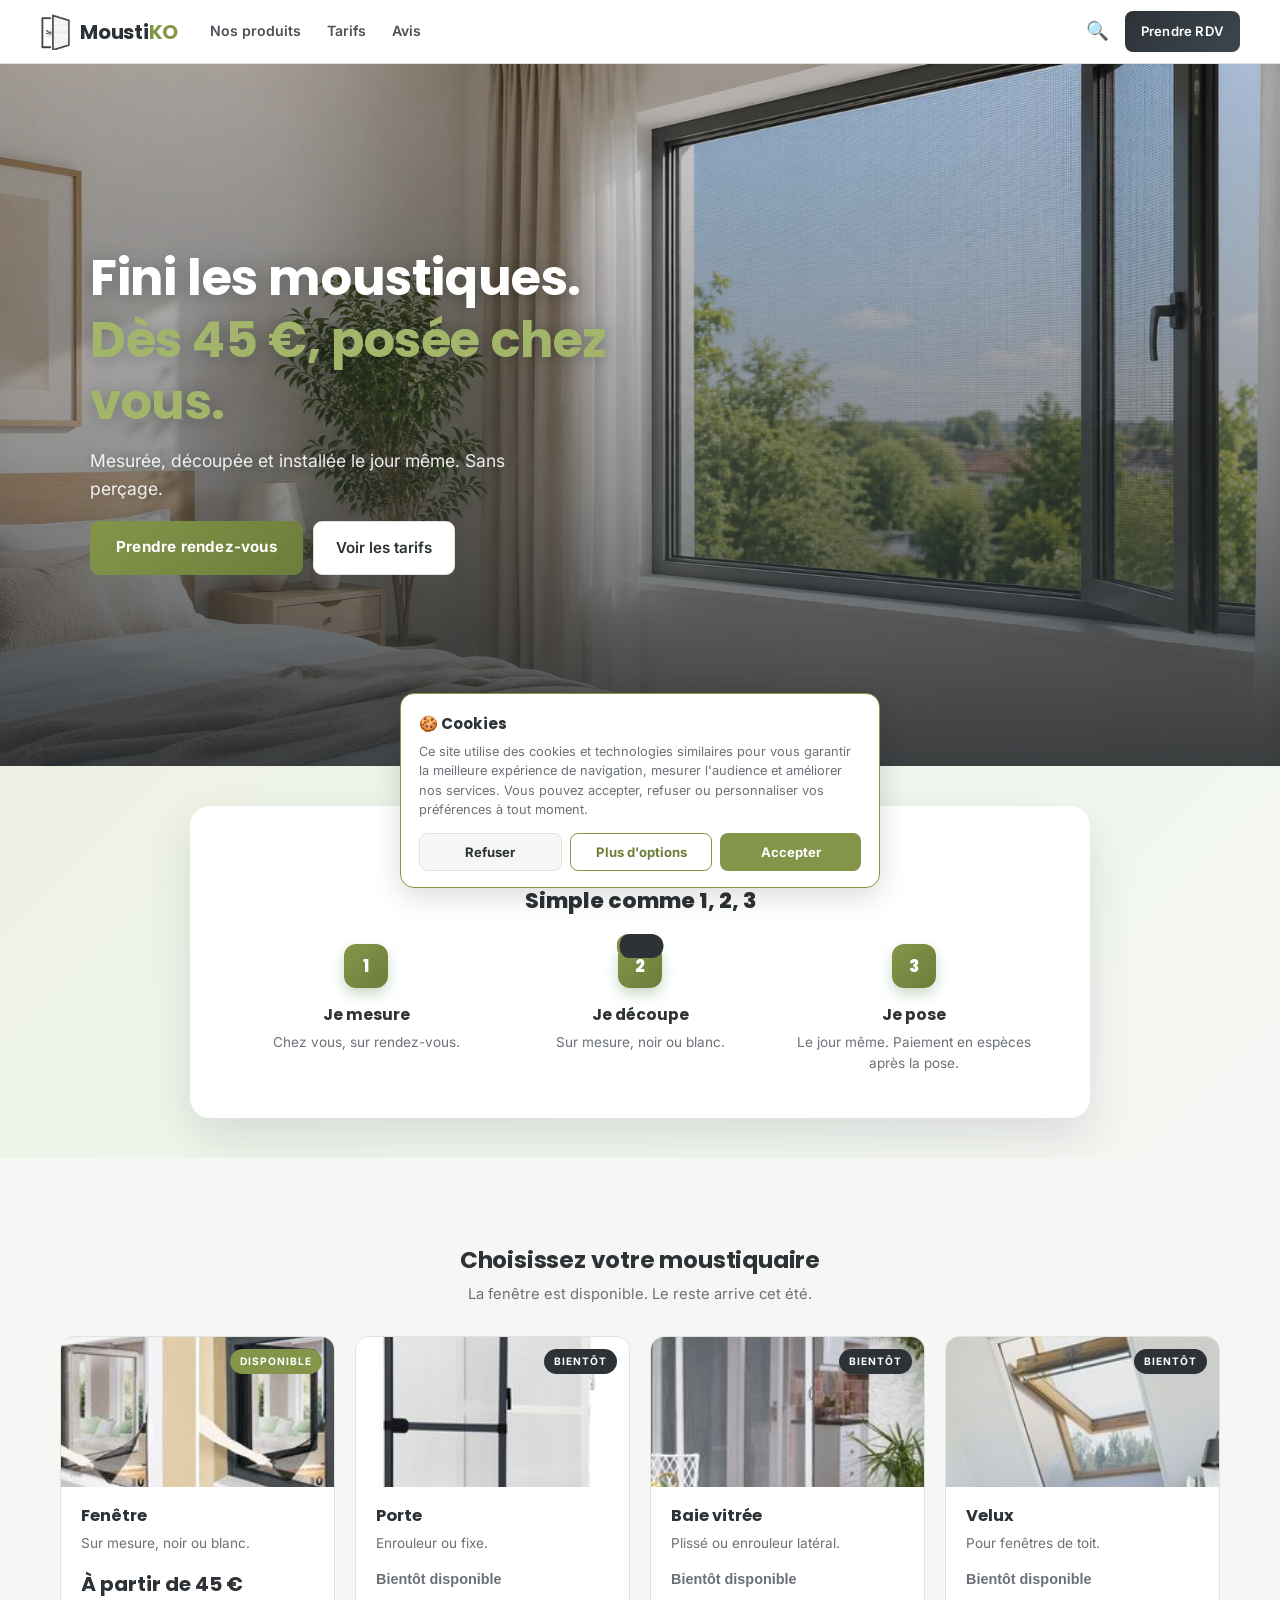
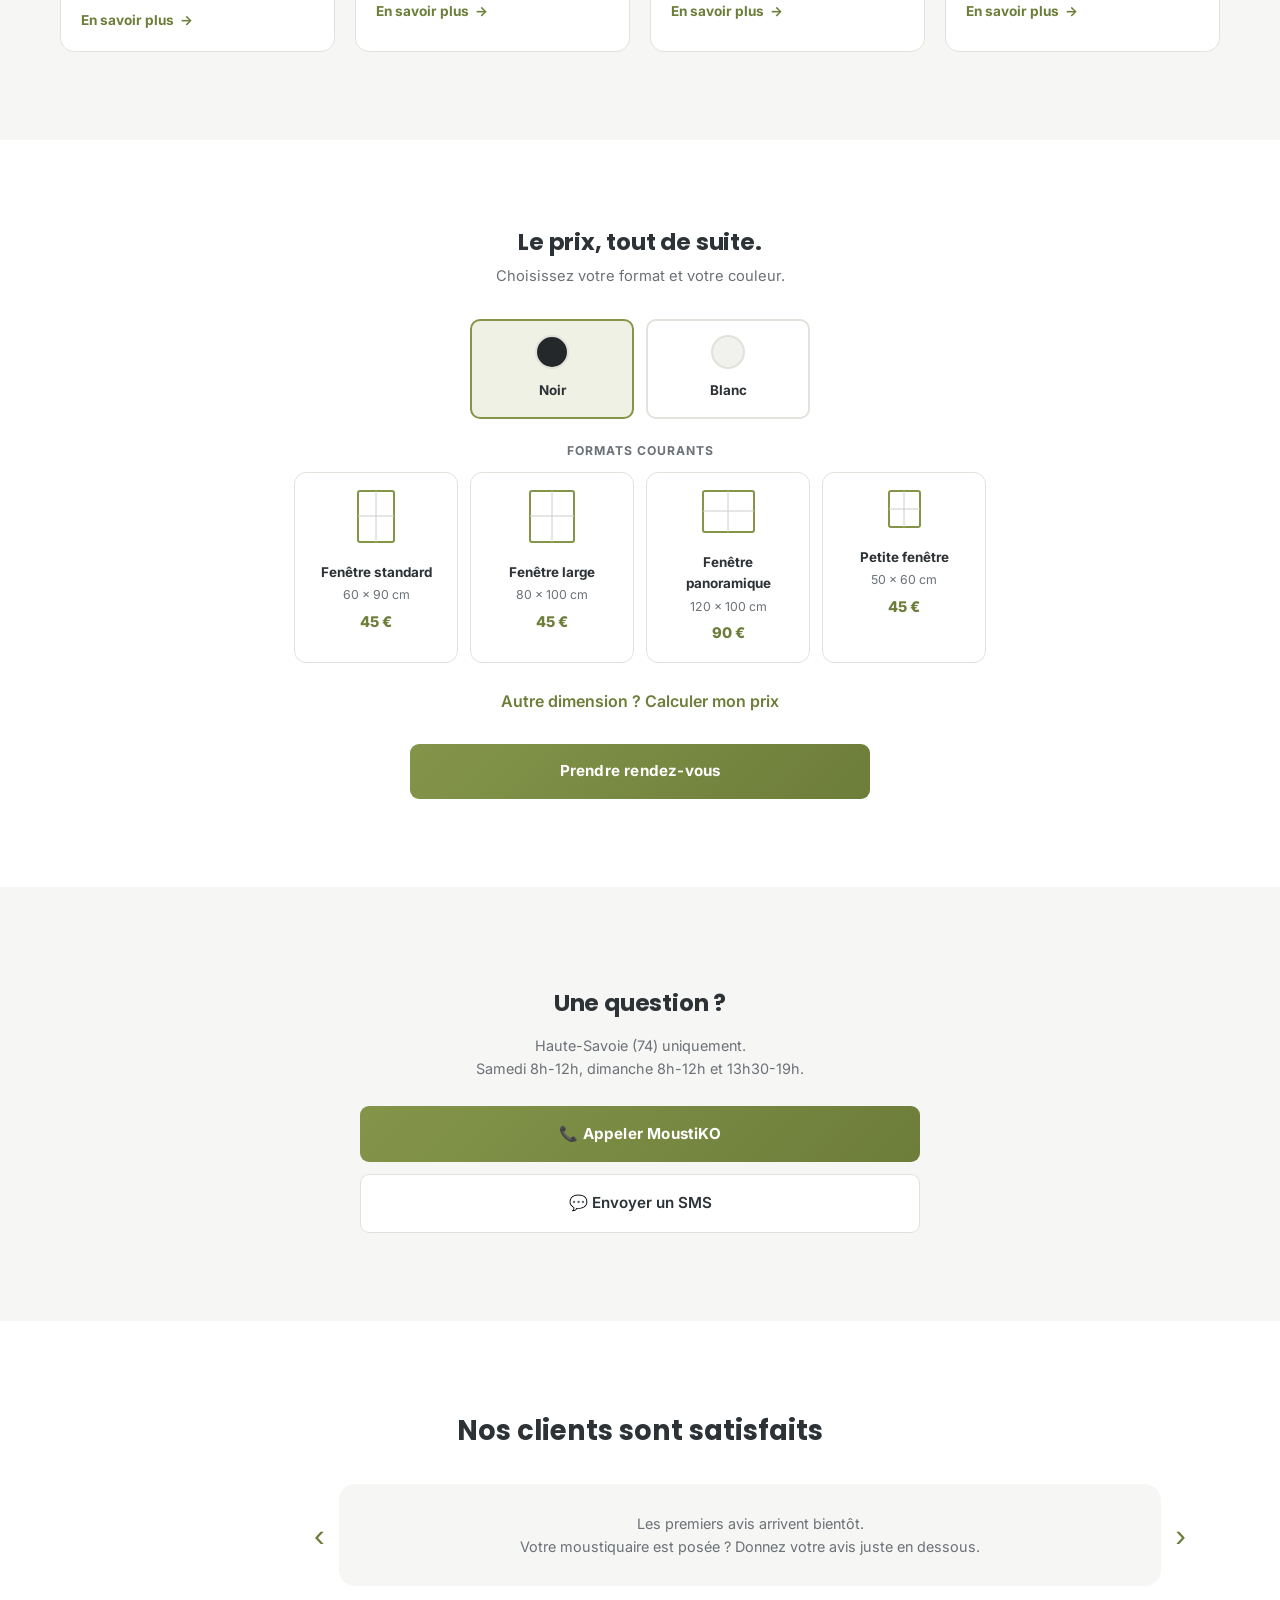
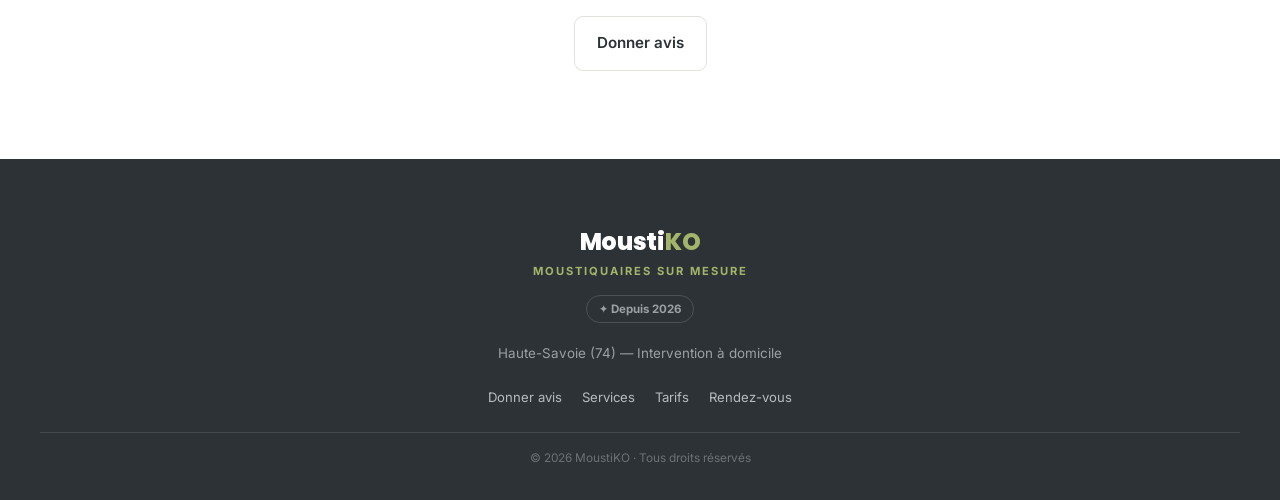
==== commit a2430933: "Add files via upload" ====
--- a/index.html
+++ b/index.html
@@ -34,7 +34,7 @@
   <div class="nav-links">
     <a href="index.html#services">Nos produits</a>
     <a href="index.html#tarifs">Tarifs</a>
-    <a href="index.html#avis" onclick="revealAvis(event)">Avis</a>
+    <a href="index.html#avis">Avis</a>
   </div>
   <button class="nav-search-btn" onclick="toggleSearch()" aria-label="Rechercher">🔍</button>
   <a href="rdv.html" class="nav-cta">Prendre RDV</a>
@@ -56,9 +56,8 @@
     <div class="hero-overlay"></div>
   </div>
   <div class="hero-content">
-    <div class="hero-badge">✦ Depuis 2026</div>
-    <h1>Fini les moustiques,<br><span>sans perçage ni tracas</span></h1>
-    <p class="hero-sub">Je me déplace chez vous, je mesure, je découpe et je pose vos moustiquaires le jour-même.</p>
+    <h1>Fini les moustiques.<br><span>Dès 45 €, posée chez vous.</span></h1>
+    <p class="hero-sub">Mesurée, découpée et installée le jour même. Sans perçage.</p>
     <div class="hero-btns">
       <a href="rdv.html" class="btn-primary">Prendre rendez-vous</a>
       <a href="#tarifs" class="btn-secondary">Voir les tarifs</a>
@@ -71,30 +70,12 @@
   <div class="process-card">
   <div class="process-header">
     <span class="section-label">Comment ça marche</span>
-    <h2>Trois étapes, un après-midi</h2>
+    <h2>Simple comme 1, 2, 3</h2>
   </div>
   <div class="process-grid">
-    <div class="process-step">
-      <div class="process-num">1</div>
-      <div class="process-content">
-        <h4>Je mesure chez vous</h4>
-        <p>Prise de rendez-vous en ligne, je passe à votre domicile et je relève les dimensions exactes de chaque fenêtre.</p>
-      </div>
-    </div>
-    <div class="process-step">
-      <div class="process-num">2</div>
-      <div class="process-content">
-        <h4>Je découpe sur mesure</h4>
-        <p>Cadre aluminium et toile ajustés au centimètre près, en noir ou blanc selon votre choix.</p>
-      </div>
-    </div>
-    <div class="process-step">
-      <div class="process-num">3</div>
-      <div class="process-content">
-        <h4>Je pose, vous réglez en espèces</h4>
-        <p>Installation le jour-même, sans perçage. Vous payez une fois la pose terminée et validée.</p>
-      </div>
-    </div>
+    <div class="process-step"><div class="process-num">1</div><div class="process-content"><h4>Je mesure</h4><p>Chez vous, sur rendez-vous.</p></div></div>
+    <div class="process-step"><div class="process-num">2</div><div class="process-content"><h4>Je découpe</h4><p>Sur mesure, noir ou blanc.</p></div></div>
+    <div class="process-step"><div class="process-num">3</div><div class="process-content"><h4>Je pose</h4><p>Le jour même. Paiement en espèces après la pose.</p></div></div>
   </div>
   </div>
 </section>
@@ -102,61 +83,46 @@
 <!-- SERVICES -->
 <section class="section section-alt" id="services">
   <div class="section-header">
-    <span class="section-label">Ce que je fais</span>
-    <h2>Mes services</h2>
-    <p>Je me concentre sur ce que je fais le mieux. La suite arrive vite.</p>
+    <h2>Choisissez votre moustiquaire</h2>
+    <p>La fenêtre est disponible. Le reste arrive cet été.</p>
   </div>
 
   <div class="products-grid">
 
     <a href="fenetre.html" class="product-card">
-      <div class="card-image">
-        <img src="assets/img/produit-fenetre.jpg" alt="Moustiquaire de fenêtre">
-        <div class="badge-new">✓ Disponible</div>
-      </div>
+      <div class="card-image"><img src="assets/img/produit-fenetre.jpg" alt="Moustiquaire de fenêtre"><div class="badge-new">Disponible</div></div>
       <div class="card-body">
-        <h3>Moustiquaire de fenêtre</h3>
-        <p>Sur mesure pour toutes les fenêtres standard. Cadre aluminium, toile maille fine. Noir ou blanc.</p>
-        <span class="card-cta">Découvrir <span class="arrow">→</span></span>
+        <h3>Fenêtre</h3>
+        <p>Sur mesure, noir ou blanc.</p>
+        <div class="card-price">À partir de 45 €</div>
+        <span class="card-cta">En savoir plus <span class="arrow">→</span></span>
       </div>
     </a>
-
     <a href="porte.html" class="product-card coming-soon">
-      <div class="card-image">
-        <img src="assets/img/produit-porte.jpg" alt="Moustiquaire de porte">
-        <div class="badge-soon">Bientôt</div>
-      </div>
+      <div class="card-image"><img src="assets/img/produit-porte.jpg" alt="Moustiquaire de porte"><div class="badge-soon">Bientôt</div></div>
       <div class="card-body">
-        <h3>Moustiquaire de porte</h3>
-        <p>Porte d'entrée, porte-fenêtre, terrasse. Système enrouleur ou fixe selon vos besoins.</p>
-        <div class="card-date">📅 Lancement prévu cet été 2026</div>
-        <span class="card-cta">Découvrir <span class="arrow">→</span></span>
+        <h3>Porte</h3>
+        <p>Enrouleur ou fixe.</p>
+        <div class="card-price soon">Bientôt disponible</div>
+        <span class="card-cta">En savoir plus <span class="arrow">→</span></span>
       </div>
     </a>
-
     <a href="baie-vitree.html" class="product-card coming-soon">
-      <div class="card-image">
-        <img src="assets/img/produit-baie-vitree.jpg" alt="Moustiquaire baie vitrée">
-        <div class="badge-soon">Bientôt</div>
-      </div>
+      <div class="card-image"><img src="assets/img/produit-baie-vitree.jpg" alt="Moustiquaire baie vitrée"><div class="badge-soon">Bientôt</div></div>
       <div class="card-body">
-        <h3>Moustiquaire baie vitrée</h3>
-        <p>Pour les grandes baies vitrées coulissantes. Système plissé ou enrouleur latéral.</p>
-        <div class="card-date">📅 Lancement prévu cet été 2026</div>
-        <span class="card-cta">Découvrir <span class="arrow">→</span></span>
+        <h3>Baie vitrée</h3>
+        <p>Plissé ou enrouleur latéral.</p>
+        <div class="card-price soon">Bientôt disponible</div>
+        <span class="card-cta">En savoir plus <span class="arrow">→</span></span>
       </div>
     </a>
-
     <a href="velux.html" class="product-card coming-soon">
-      <div class="card-image">
-        <img src="assets/img/produit-velux.jpg" alt="Moustiquaire Velux">
-        <div class="badge-soon">Bientôt</div>
-      </div>
+      <div class="card-image"><img src="assets/img/produit-velux.jpg" alt="Moustiquaire Velux"><div class="badge-soon">Bientôt</div></div>
       <div class="card-body">
-        <h3>Moustiquaire Velux</h3>
-        <p>Adaptation spéciale pour fenêtres de toit, compatible avec la plupart des modèles Velux.</p>
-        <div class="card-date">📅 Lancement prévu cet été 2026</div>
-        <span class="card-cta">Découvrir <span class="arrow">→</span></span>
+        <h3>Velux</h3>
+        <p>Pour fenêtres de toit.</p>
+        <div class="card-price soon">Bientôt disponible</div>
+        <span class="card-cta">En savoir plus <span class="arrow">→</span></span>
       </div>
     </a>
 
@@ -166,9 +132,8 @@
 <!-- CONFIGURATEUR -->
 <section class="section" id="tarifs">
   <div class="section-header">
-    <span class="section-label">Calculez votre devis</span>
-    <h2>Combien ça coûte ?</h2>
-    <p>Entrez vos dimensions et choisissez votre couleur. Résultat instantané.</p>
+    <h2>Le prix, tout de suite.</h2>
+    <p>Choisissez votre format et votre couleur.</p>
   </div>
 
   <div class="material-picker">
@@ -234,8 +199,8 @@
     </div>
   </div>
 
+  <details class="custom-details"><summary>Autre dimension ? Calculer mon prix</summary>
   <div class="configurator">
-    <div class="config-title">➕ Ajouter une fenêtre personnalisée</div>
 
     <div class="form-row">
       <div class="form-group">
@@ -272,61 +237,35 @@
       <strong id="total-amount">0 €</strong>
     </div>
 
-    <a href="rdv.html" class="btn-primary" style="display:block;text-align:center;margin-top:16px;padding:15px;">Finaliser ma commande — Prendre rendez-vous →</a>
-  </div>
-</section>
-
-<!-- AVIS -->
-<section class="section" id="avis">
-  <div class="section-header">
-    <span class="section-label">Avis clients</span>
-    <h2>Ce qu'en pensent mes clients</h2>
-    <p>Une entreprise toute neuve — les premiers avis arrivent bientôt !</p>
-  </div>
-
-  <div class="google-review-cta">
-    <div class="grc-icon">⭐</div>
-    <h3>Vous êtes client MoustiKO ?</h3>
-    <p>Le plus utile pour moi : un avis Google. Ça prend 30 secondes, sans créer de compte sur ce site.</p>
-    <a href="https://g.page/r/CV-AxGSiEaj2EBM/review" target="_blank" rel="noopener" class="btn-primary">⭐ Laisser un avis Google</a>
-  </div>
-
-  <div id="avis-container">
-    <!-- Elfsight Google Reviews | Untitled Google Reviews -->
-    <div class="elfsight-app-1c991f76-b599-4c4e-8e0c-91871ad1d2ae" data-elfsight-app-lazy></div>
-  </div>
-
-  <div class="avis-form-card">
-    <h3>Ou laissez un mot ici</h3>
-    <p>Pas envie de passer par Google ? Ce petit mot m'est envoyé directement, sans création de compte.</p>
-    <label class="field-label">Votre note</label>
-    <div class="star-picker" id="star-picker">
-      <button type="button" class="star-btn" data-val="1">★</button>
-      <button type="button" class="star-btn" data-val="2">★</button>
-      <button type="button" class="star-btn" data-val="3">★</button>
-      <button type="button" class="star-btn" data-val="4">★</button>
-      <button type="button" class="star-btn" data-val="5">★</button>
-    </div>
-    <label class="field-label">Votre prénom</label>
-    <input type="text" class="full-input" id="avis-nom" placeholder="ex: Camille D.">
-    <label class="field-label">Votre commune</label>
-    <input type="text" class="full-input" id="avis-commune" placeholder="ex: Annecy (74)">
-    <label class="field-label">Votre avis</label>
-    <textarea class="full-input" id="avis-comment" placeholder="Rapide, soigné, je recommande…"></textarea>
-    <button class="btn-primary" style="width:100%;" onclick="submitAvis()">Envoyer mon avis</button>
-    <p class="avis-privacy-note">Votre avis m'est envoyé pour relecture avant toute publication sur le site.</p>
-  </div>
+    <a href="rdv.html" class="btn-primary" style="display:block;text-align:center;margin-top:16px;padding:15px;">Prendre rendez-vous →</a>
+  </div>
+  </details>
+  <a href="rdv.html" class="btn-primary tarifs-cta">Prendre rendez-vous</a>
 </section>
 
 <!-- CONTACT -->
 <section class="section section-alt">
   <div class="contact-section">
-    <span class="section-label">On en parle</span>
-    <h2>Une question ?<br>Je réponds vite.</h2>
+    <h2>Une question ?</h2>
     <p>Haute-Savoie (74) uniquement.<br>Samedi 8h-12h, dimanche 8h-12h et 13h30-19h.</p>
     <a href="tel:+33761559872" class="btn-primary" style="display:block;text-align:center;margin-bottom:12px;padding:16px;">📞 Appeler MoustiKO</a>
     <a href="sms:+33761559872" class="btn-secondary" style="display:block;text-align:center;padding:16px;">💬 Envoyer un SMS</a>
   </div>
+</section>
+
+<!-- AVIS -->
+<section class="section" id="avis">
+  <h2 class="reviews-title">Nos clients sont satisfaits</h2>
+  <div class="reviews-wrap">
+    <div class="reviews-score" id="reviews-score"></div>
+    <div class="reviews-carousel">
+      <button class="rv-arrow" onclick="scrollReviews(-1)" aria-label="Précédent">‹</button>
+      <div class="reviews-track" id="reviews-track"></div>
+      <button class="rv-arrow" onclick="scrollReviews(1)" aria-label="Suivant">›</button>
+    </div>
+  </div>
+  <div id="avis-container"><div class="elfsight-app-1c991f76-b599-4c4e-8e0c-91871ad1d2ae" data-elfsight-app-lazy></div></div>
+  <p class="reviews-cta"><a href="avis.html" class="btn-secondary" onclick="openAvisGate(event)">Donner avis</a></p>
 </section>
 
 <!-- FOOTER -->
@@ -336,7 +275,7 @@
   <div class="footer-since">✦ Depuis 2026</div>
   <p class="footer-region">Haute-Savoie (74) — Intervention à domicile</p>
   <div class="footer-links">
-    <a href="#avis" onclick="revealAvis(event)">Donner / voir les avis</a>
+    <a href="avis.html" onclick="openAvisGate(event)">Donner avis</a>
     <a href="#services">Services</a>
     <a href="#tarifs">Tarifs</a>
     <a href="rdv.html">Rendez-vous</a>
@@ -361,46 +300,8 @@
   </div>
 </div>
 
+<script src="site.js"></script>
 <script>
-  /* ============ RECHERCHE ============ */
-  const SEARCH_ITEMS = [
-    { label: 'Moustiquaire de fenêtre', url: 'fenetre.html', keywords: 'fenetre fenêtre window disponible' },
-    { label: 'Moustiquaire de porte', url: 'porte.html', keywords: 'porte door entree entrée' },
-    { label: 'Moustiquaire baie vitrée', url: 'baie-vitree.html', keywords: 'baie vitree vitrée coulissante' },
-    { label: 'Moustiquaire Velux', url: 'velux.html', keywords: 'velux toit fenetre de toit' },
-    { label: 'Prendre rendez-vous', url: 'rdv.html', keywords: 'rdv rendez vous rendezvous reservation' },
-    { label: 'Tarifs & configurateur', url: 'index.html#tarifs', keywords: 'tarif prix devis configurateur' },
-    { label: 'Avis clients', url: 'index.html#avis', keywords: 'avis review commentaire' },
-  ];
-  
-  function toggleSearch() {
-    const overlay = document.getElementById('search-overlay');
-    overlay.classList.toggle('open');
-    if (overlay.classList.contains('open')) {
-      renderSearchResults('');
-      const input = document.getElementById('search-input');
-      input.value = '';
-      setTimeout(() => input.focus(), 50);
-    }
-  }
-  function closeSearch() {
-    document.getElementById('search-overlay').classList.remove('open');
-  }
-  function renderSearchResults(query) {
-    const q = query.trim().toLowerCase();
-    const list = document.getElementById('search-results');
-    const filtered = SEARCH_ITEMS.filter(it => !q || it.label.toLowerCase().includes(q) || it.keywords.includes(q));
-    list.innerHTML = filtered.length
-      ? filtered.map(it => '<a class="search-result" href="' + it.url + '">' + it.label + '</a>').join('')
-      : '<p class="search-empty">Aucun résultat</p>';
-  }
-  function filterSearch() {
-    renderSearchResults(document.getElementById('search-input').value);
-  }
-  document.addEventListener('keydown', (e) => {
-    if (e.key === 'Escape') closeSearch();
-  });
-
   /* ============ MATERIAUX ============ */
   let selectedMaterial = 'noir';
   function selectMaterial(mat, el) {
@@ -481,129 +382,11 @@
     try { localStorage.setItem('moustiko_windows', JSON.stringify(windows)); } catch(e) {}
   }
 
-  /* ============ TOAST ============ */
-  /* ============ LIGHTBOX ============ */
-  function openLightbox(src) {
-    document.getElementById('lightbox-img').src = src;
-    document.getElementById('lightbox-overlay').classList.add('open');
-  }
-  function closeLightbox() {
-    document.getElementById('lightbox-overlay').classList.remove('open');
-  }
-
-  /* ============ REVEAL AVIS ============ */
-  function revealAvis(e) {
-    if (e) e.preventDefault();
-    const el = document.getElementById('avis');
-    el.classList.add('open');
-    el.scrollIntoView({ behavior: 'smooth', block: 'start' });
-  }
-
   function showToast(msg) {
-    const toast = document.getElementById('toast');
-    toast.textContent = msg;
-    toast.classList.add('show');
-    setTimeout(() => toast.classList.remove('show'), 3000);
-  }
-
-  /* ============ AVIS (envoi par email pour relecture) ============ */
-  const FORMSPREE_URL = 'https://formspree.io/f/mwvdylev';
-
-  let selectedRating = 0;
-  document.querySelectorAll('.star-btn').forEach(btn => {
-    btn.addEventListener('click', () => {
-      selectedRating = parseInt(btn.dataset.val);
-      document.querySelectorAll('.star-btn').forEach(b => {
-        b.classList.toggle('active', parseInt(b.dataset.val) <= selectedRating);
-      });
-    });
-  });
-
-  async function submitAvis() {
-    const name = document.getElementById('avis-nom').value.trim();
-    const commune = document.getElementById('avis-commune').value.trim();
-    const comment = document.getElementById('avis-comment').value.trim();
-    if (!name || !commune || !comment || selectedRating === 0) {
-      showToast('⚠️ Remplissez tous les champs et choisissez une note');
-      return;
-    }
-    try {
-      await fetch(FORMSPREE_URL, {
-        method: 'POST',
-        headers: { 'Content-Type': 'application/json', 'Accept': 'application/json' },
-        body: JSON.stringify({
-          _subject: 'Nouvel avis MoustiKO — ' + name,
-          type: 'Nouvel avis client',
-          nom: name,
-          commune: commune,
-          note: selectedRating + '/5',
-          avis: comment
-        })
-      });
-    } catch(e) { console.error('Erreur envoi Formspree avis', e); }
-
-    document.getElementById('avis-nom').value = '';
-    document.getElementById('avis-commune').value = '';
-    document.getElementById('avis-comment').value = '';
-    selectedRating = 0;
-    document.querySelectorAll('.star-btn').forEach(b => b.classList.remove('active'));
-    showToast('✓ Merci, votre avis m\'a été envoyé !');
-  }
-
-  /* ============ SCROLL REVEAL ============ */
-  function setupScrollReveal() {
-    document.querySelectorAll('.section-header, .hero-logo, .about-card, .source-card, .payment-card, .estimate-box, .photo-hero, .photo-detail-card')
-      .forEach(el => el.classList.add('reveal'));
-
-    document.querySelectorAll('.why-list, .process-grid, .products-grid, .gallery-grid, .windows-grid')
-      .forEach(el => el.classList.add('reveal-stagger'));
-
-    document.querySelectorAll('.configurator, .wizard-wrap, .avis-form-card')
-      .forEach(el => el.classList.add('reveal-scale'));
-
-    const observer = new IntersectionObserver((entries) => {
-      entries.forEach(entry => {
-        if (entry.isIntersecting) {
-          entry.target.classList.add('visible');
-          observer.unobserve(entry.target);
-        }
-      });
-    }, { threshold: 0.12, rootMargin: '0px 0px -40px 0px' });
-
-    document.querySelectorAll('.reveal, .reveal-stagger, .reveal-scale')
-      .forEach(el => observer.observe(el));
-  }
-
-  /* ============ SCROLL TOP AU RAFRAICHISSEMENT ============ */
-  if ('scrollRestoration' in history) {
-    history.scrollRestoration = 'manual';
-  }
-  window.scrollTo(0, 0);
-  window.addEventListener('load', () => window.scrollTo(0, 0));
-
-  /* ============ BANDEAU COOKIES ============ */
-  function toggleCookieDetails() {
-    document.getElementById('cookie-details').classList.toggle('visible');
-  }
-  function handleCookie() {
-    document.getElementById('cookie-banner').classList.remove('visible');
-    try { localStorage.setItem('moustiko_cookie_seen', '1'); } catch(e) {}
-  }
-  function initCookieBanner() {
-    let seen = false;
-    try { seen = localStorage.getItem('moustiko_cookie_seen') === '1'; } catch(e) {}
-    if (!seen) {
-      setTimeout(() => document.getElementById('cookie-banner').classList.add('visible'), 600);
-    }
-  }
-
-  /* ============ INIT ============ */
-  async function init() {
-    setupScrollReveal();
-    initCookieBanner();
-  }
-
-  init();
+    const t = document.getElementById('toast');
+    t.textContent = msg; t.classList.add('show');
+    setTimeout(() => t.classList.remove('show'), 3000);
+  }
 </script>
 </body>
 </html>
--- a/styles.css
+++ b/styles.css
@@ -1514,8 +1514,6 @@
   .lightbox-overlay img { max-width: 100%; max-height: 100%; border-radius: 10px; }
 
   /* ── SECTION AVIS masquee par defaut ── */
-  #avis { display: none; }
-  #avis.open { display: block; }
 
   /* ── BANDEAU COOKIES ── */
   .cookie-banner {
@@ -1819,3 +1817,62 @@
   .grc-icon { font-size: 1.8rem; margin-bottom: 8px; }
   .google-review-cta h3 { font-family: var(--font-display); color: var(--anthracite); font-size: 1.1rem; margin-bottom: 6px; }
   .google-review-cta p { color: var(--gris-moyen); font-size: 0.87rem; margin-bottom: 16px; }
+
+  .tarif-reveal { display:none; margin-top:14px; }
+  .tarif-reveal.open { display:block; }
+
+  .avis-alt-link { text-align:center; color:var(--gris-moyen); font-size:0.85rem; margin-top:18px; }
+  .avis-alt-link a { color:var(--vert-fonce); font-weight:700; text-decoration:underline; }
+
+/* ── PRIX FAÇON APPLE ── */
+.card-price{font-family:var(--font-display);font-size:1.25rem;font-weight:700;color:var(--anthracite);margin-bottom:10px}
+.card-price.soon{font-size:.9rem;font-weight:600;color:var(--gris-moyen)}
+.hero-price{font-family:var(--font-display);font-size:1.5rem;font-weight:700;color:#fff;margin:-4px 0 16px}
+.hero-btns .btn-primary,.hero-btns .btn-secondary{display:inline-block;text-align:center}
+.tarifs-cta{display:block;text-align:center;max-width:460px;margin:20px auto 0;padding:15px}
+.custom-details{max-width:480px;margin:16px auto 0}
+.custom-details summary{cursor:pointer;text-align:center;font-weight:600;color:var(--vert-fonce);padding:10px;list-style:none}
+.custom-details summary::-webkit-details-marker{display:none}
+.custom-details[open] summary{margin-bottom:8px}
+
+/* ── AVIS CLIENTS (fin de page) ── */
+.reviews-title{font-family:var(--font-display);font-size:1.7rem;text-align:center;margin-bottom:24px}
+.reviews-wrap{max-width:1100px;margin:0 auto;display:flex;flex-direction:column;gap:20px;align-items:center}
+.reviews-score{text-align:center}
+.reviews-score .rs-note{font-family:var(--font-display);font-size:2.4rem;font-weight:700;line-height:1}
+.reviews-score .rs-note small{font-size:1rem;color:var(--gris-moyen);font-weight:500}
+.reviews-score .rs-stars{color:#e8a62b;font-size:1.2rem;letter-spacing:2px}
+.reviews-score .rs-count{font-size:.8rem;color:var(--gris-moyen)}
+.reviews-carousel{display:flex;align-items:center;gap:6px;width:100%;min-width:0}
+.reviews-track{display:flex;gap:14px;overflow-x:auto;scroll-snap-type:x mandatory;scrollbar-width:none;padding:8px 4px;flex:1;min-width:0}
+.reviews-track::-webkit-scrollbar{display:none}
+.rv-card{flex:0 0 min(270px,78%);scroll-snap-align:start;background:#fff;border-radius:16px;box-shadow:0 4px 18px rgba(0,0,0,.09);padding:16px 18px;display:flex;flex-direction:column;gap:10px;position:relative}
+.rv-card .rv-stars{color:#e8a62b;letter-spacing:2px}
+.rv-card .rv-text{font-size:.86rem;font-style:italic;line-height:1.5;flex:1}
+.rv-card .rv-quote{position:absolute;right:14px;bottom:46px;font-size:3rem;color:#e6e8ea;line-height:1;font-family:Georgia,serif}
+.rv-author{display:flex;align-items:center;gap:10px}
+.rv-avatar{width:34px;height:34px;border-radius:50%;background:var(--vert);color:#fff;display:flex;align-items:center;justify-content:center;font-weight:700;font-size:.85rem;flex-shrink:0}
+.rv-author b{font-size:.84rem;display:block}
+.rv-author small{font-size:.7rem;color:var(--gris-moyen)}
+.rv-verified{margin-left:auto;font-size:.62rem;font-weight:700;color:var(--vert-fonce);text-align:right;line-height:1.2}
+.rv-arrow{border:none;background:none;font-size:2rem;color:var(--vert-fonce);cursor:pointer;padding:0 4px}
+.rv-empty{flex:1;text-align:center;background:var(--gris-leger);border-radius:16px;padding:28px 20px;font-size:.9rem;color:var(--gris-moyen)}
+.reviews-cta{text-align:center;margin-top:22px}
+.reviews-cta .btn-secondary{display:inline-block}
+
+/* ── MESSAGE « DONNER AVIS » ── */
+.gate-overlay{position:fixed;inset:0;background:rgba(20,20,20,.6);z-index:550;display:none;align-items:center;justify-content:center;padding:20px}
+.gate-overlay.open{display:flex}
+.gate-box{background:#fff;border-radius:18px;padding:28px 22px 22px;max-width:400px;width:100%;position:relative;text-align:center}
+.gate-box h3{font-family:var(--font-display);font-size:1.2rem;margin-bottom:8px}
+.gate-box p{font-size:.88rem;color:var(--gris-moyen);margin-bottom:16px}
+.gate-box .btn-primary,.gate-box .btn-secondary{display:block;width:100%;text-align:center;margin-top:10px}
+.gate-close{position:absolute;top:10px;right:14px;border:none;background:none;font-size:1.1rem;cursor:pointer;color:var(--gris-moyen)}
+.gate-step[hidden]{display:none}
+
+/* ── BOUTON RDV FLOTTANT (mobile) ── */
+.sticky-rdv{position:fixed;left:12px;right:12px;bottom:12px;z-index:400;background:linear-gradient(135deg,var(--vert),var(--vert-fonce));color:#fff;text-decoration:none;font-weight:700;text-align:center;padding:14px;border-radius:14px;box-shadow:0 8px 24px rgba(0,0,0,.25);transition:transform .25s}
+.sticky-rdv.hide{transform:translateY(120%)}
+body.has-sticky{padding-bottom:76px}
+@media(min-width:1024px){.sticky-rdv{display:none}body.has-sticky{padding-bottom:0}
+.reviews-wrap{flex-direction:row}.reviews-score{flex:0 0 200px}}
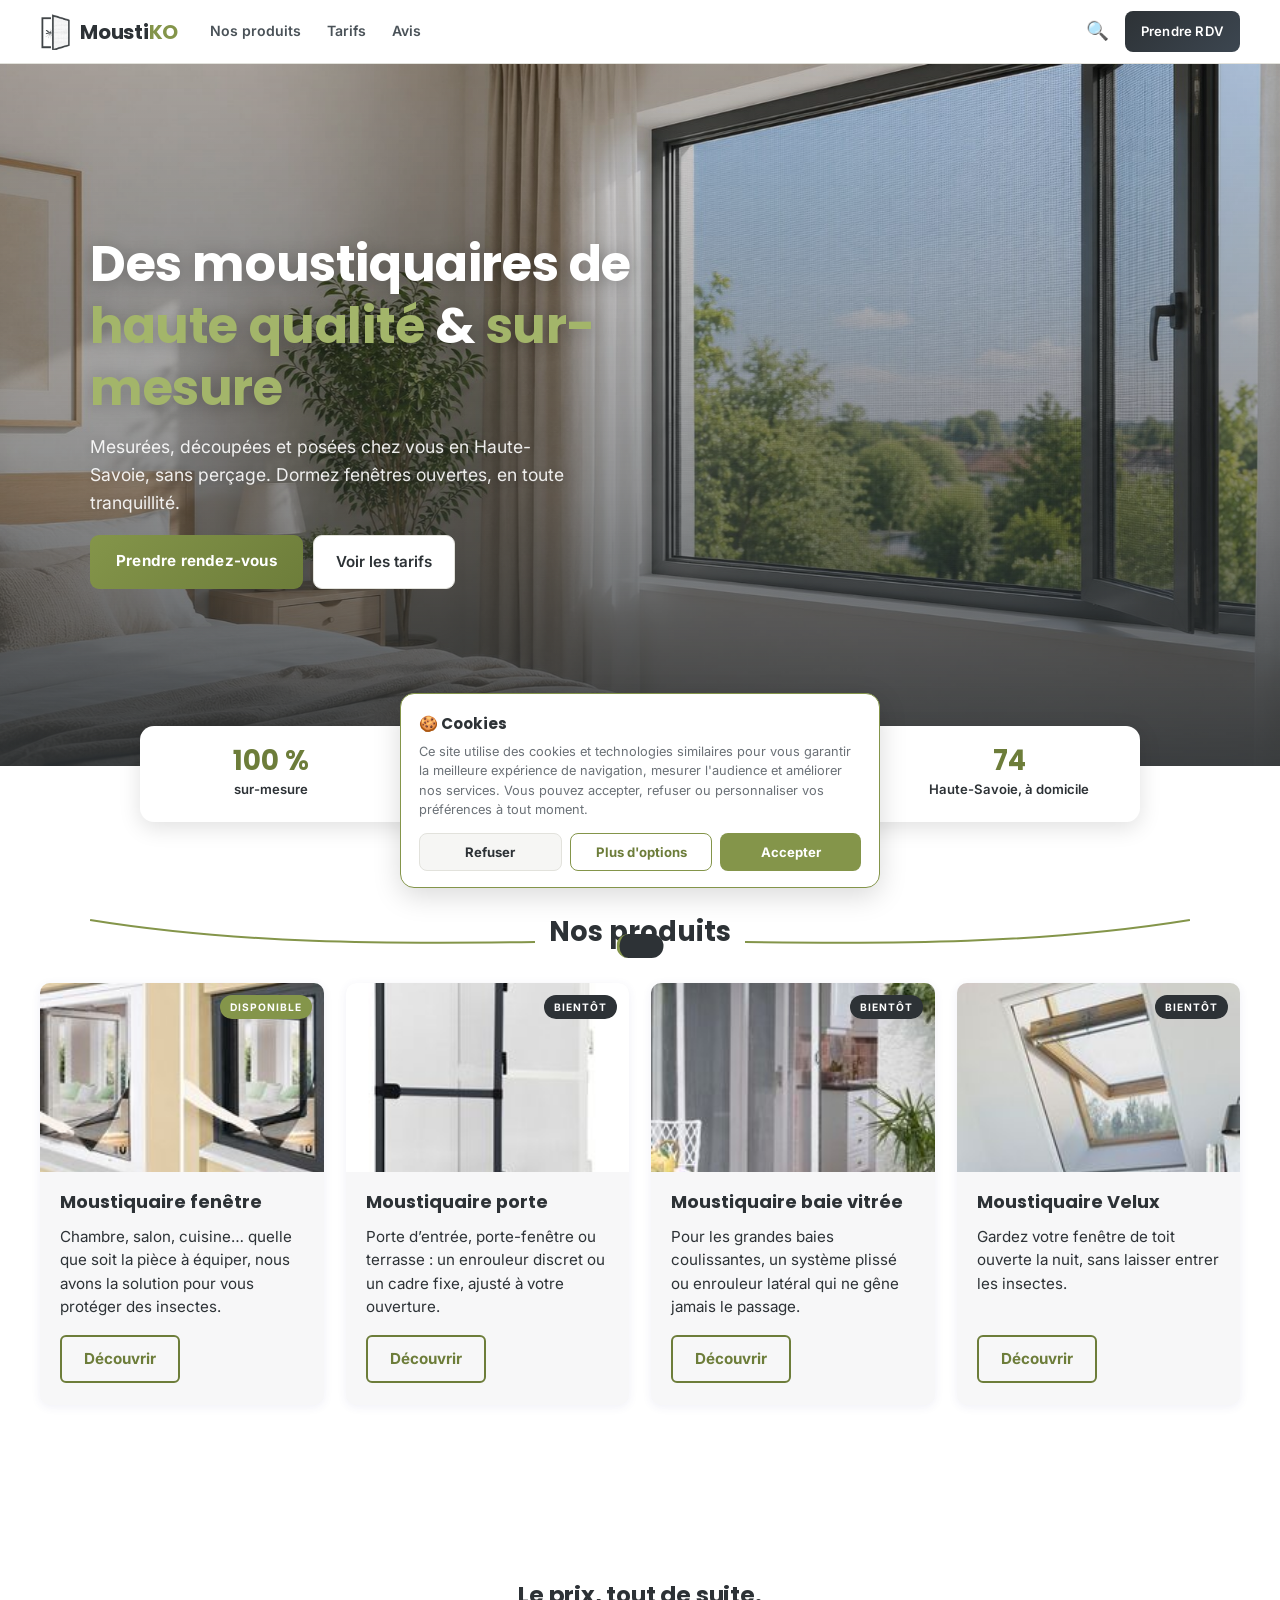
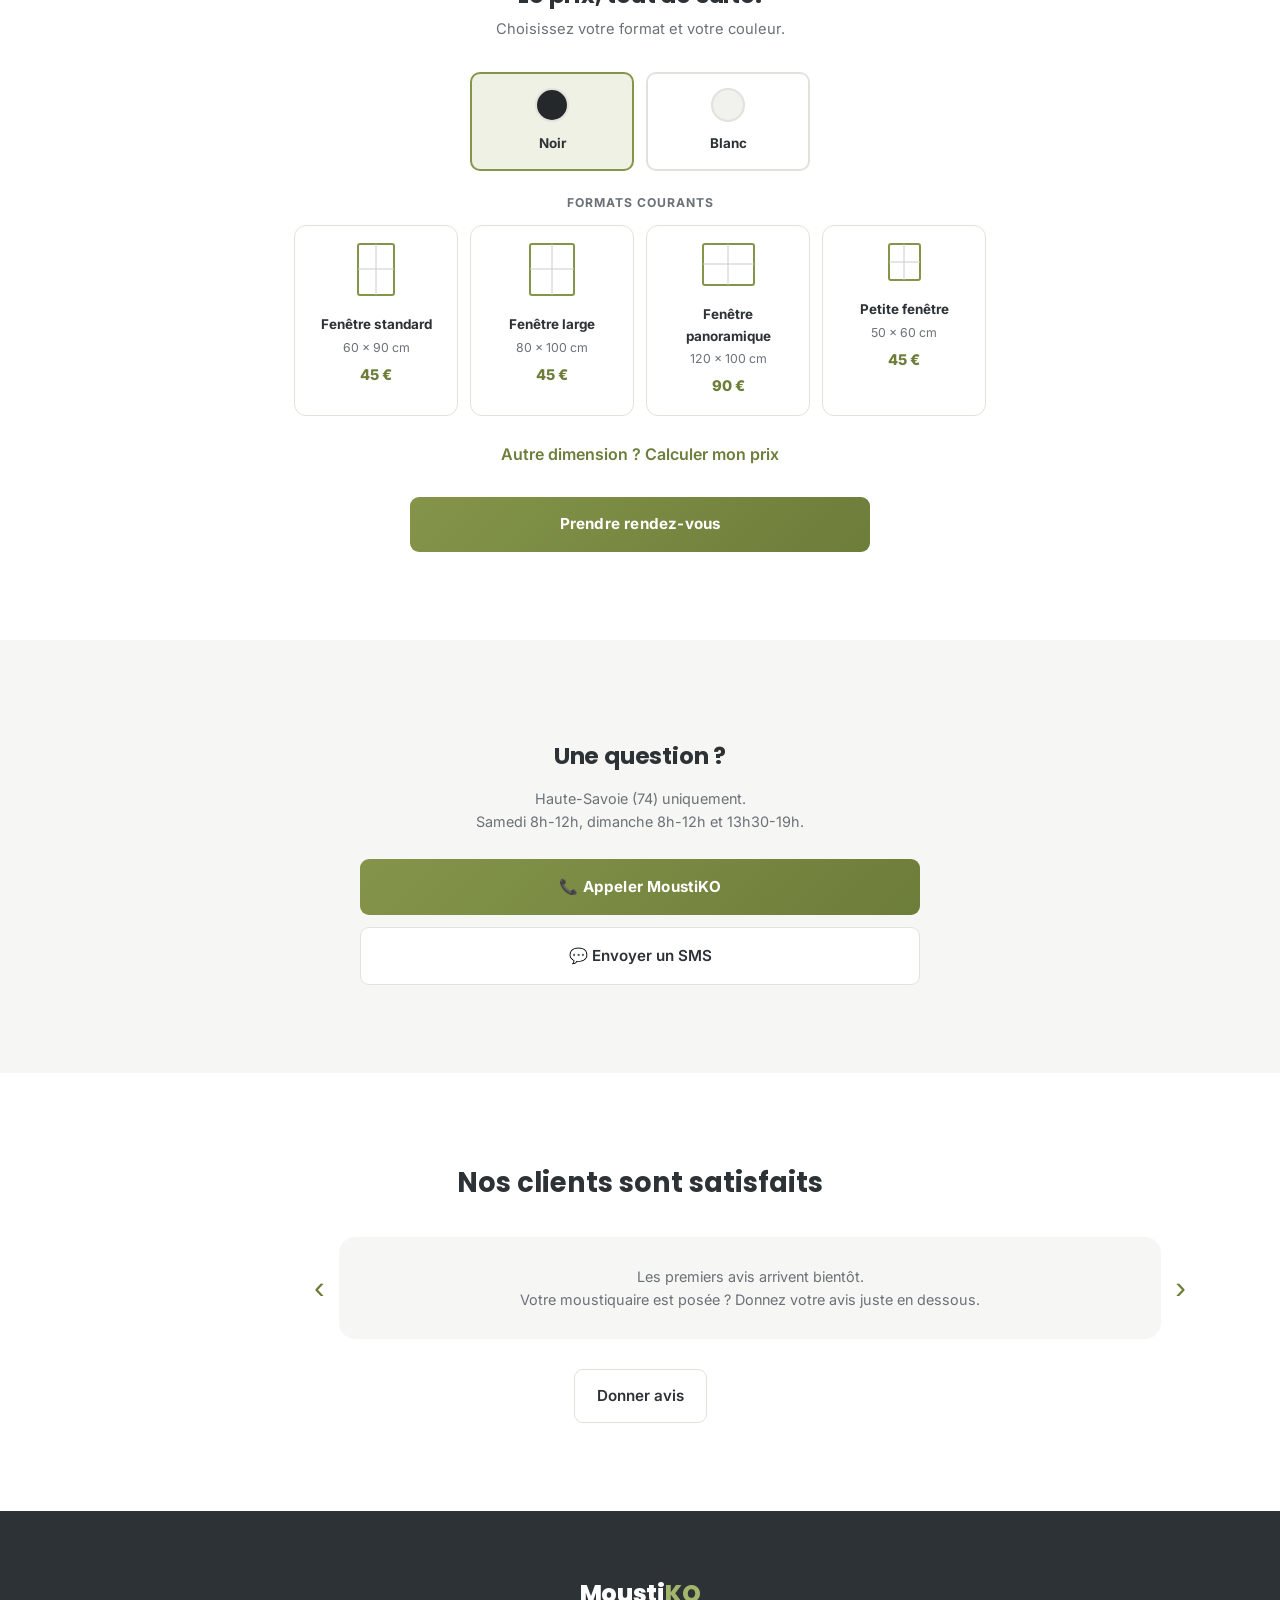
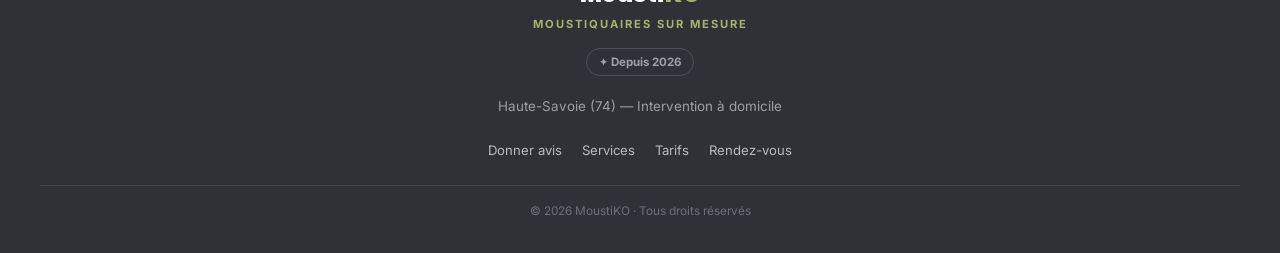
==== commit 38f4c58d: "Add files via upload" ====
--- a/index.html
+++ b/index.html
@@ -56,8 +56,8 @@
     <div class="hero-overlay"></div>
   </div>
   <div class="hero-content">
-    <h1>Fini les moustiques.<br><span>Dès 45 €, posée chez vous.</span></h1>
-    <p class="hero-sub">Mesurée, découpée et installée le jour même. Sans perçage.</p>
+    <h1>Des moustiquaires de <span>haute qualité</span> &amp; <span>sur-mesure</span></h1>
+    <p class="hero-sub">Mesurées, découpées et posées chez vous en Haute-Savoie, sans perçage. Dormez fenêtres ouvertes, en toute tranquillité.</p>
     <div class="hero-btns">
       <a href="rdv.html" class="btn-primary">Prendre rendez-vous</a>
       <a href="#tarifs" class="btn-secondary">Voir les tarifs</a>
@@ -65,67 +65,54 @@
   </div>
 </section>
 
-<!-- COMMENT CA MARCHE (remplace la vidéo) -->
-<section class="process-section">
-  <div class="process-card">
-  <div class="process-header">
-    <span class="section-label">Comment ça marche</span>
-    <h2>Simple comme 1, 2, 3</h2>
-  </div>
-  <div class="process-grid">
-    <div class="process-step"><div class="process-num">1</div><div class="process-content"><h4>Je mesure</h4><p>Chez vous, sur rendez-vous.</p></div></div>
-    <div class="process-step"><div class="process-num">2</div><div class="process-content"><h4>Je découpe</h4><p>Sur mesure, noir ou blanc.</p></div></div>
-    <div class="process-step"><div class="process-num">3</div><div class="process-content"><h4>Je pose</h4><p>Le jour même. Paiement en espèces après la pose.</p></div></div>
-  </div>
-  </div>
-</section>
-
-<!-- SERVICES -->
-<section class="section section-alt" id="services">
-  <div class="section-header">
-    <h2>Choisissez votre moustiquaire</h2>
-    <p>La fenêtre est disponible. Le reste arrive cet été.</p>
-  </div>
-
-  <div class="products-grid">
-
-    <a href="fenetre.html" class="product-card">
-      <div class="card-image"><img src="assets/img/produit-fenetre.jpg" alt="Moustiquaire de fenêtre"><div class="badge-new">Disponible</div></div>
-      <div class="card-body">
-        <h3>Fenêtre</h3>
-        <p>Sur mesure, noir ou blanc.</p>
-        <div class="card-price">À partir de 45 €</div>
-        <span class="card-cta">En savoir plus <span class="arrow">→</span></span>
-      </div>
-    </a>
-    <a href="porte.html" class="product-card coming-soon">
-      <div class="card-image"><img src="assets/img/produit-porte.jpg" alt="Moustiquaire de porte"><div class="badge-soon">Bientôt</div></div>
-      <div class="card-body">
-        <h3>Porte</h3>
-        <p>Enrouleur ou fixe.</p>
-        <div class="card-price soon">Bientôt disponible</div>
-        <span class="card-cta">En savoir plus <span class="arrow">→</span></span>
-      </div>
-    </a>
-    <a href="baie-vitree.html" class="product-card coming-soon">
-      <div class="card-image"><img src="assets/img/produit-baie-vitree.jpg" alt="Moustiquaire baie vitrée"><div class="badge-soon">Bientôt</div></div>
-      <div class="card-body">
-        <h3>Baie vitrée</h3>
-        <p>Plissé ou enrouleur latéral.</p>
-        <div class="card-price soon">Bientôt disponible</div>
-        <span class="card-cta">En savoir plus <span class="arrow">→</span></span>
-      </div>
-    </a>
-    <a href="velux.html" class="product-card coming-soon">
-      <div class="card-image"><img src="assets/img/produit-velux.jpg" alt="Moustiquaire Velux"><div class="badge-soon">Bientôt</div></div>
-      <div class="card-body">
-        <h3>Velux</h3>
-        <p>Pour fenêtres de toit.</p>
-        <div class="card-price soon">Bientôt disponible</div>
-        <span class="card-cta">En savoir plus <span class="arrow">→</span></span>
-      </div>
-    </a>
-
+<!-- CHIFFRES -->
+<section class="stats-strip">
+  <div><b>100 %</b><span>sur-mesure</span></div>
+  <div><b>0</b><span>perçage</span></div>
+  <div><b>&lt; 1 h</b><span>d'installation</span></div>
+  <div><b>74</b><span>Haute-Savoie, à domicile</span></div>
+</section>
+
+<!-- PRODUITS -->
+<section class="section" id="services">
+  <div class="title-curved">
+    <svg viewBox="0 0 300 30" preserveAspectRatio="none"><path d="M0 4 C100 28 200 28 300 26"/></svg>
+    <h2>Nos produits</h2>
+    <svg viewBox="0 0 300 30" preserveAspectRatio="none" style="transform:scaleX(-1)"><path d="M0 4 C100 28 200 28 300 26"/></svg>
+  </div>
+  <div class="pcards">
+    <div class="pcard">
+      <a href="fenetre.html" class="pcard-img"><img src="assets/img/produit-fenetre.jpg" alt="Moustiquaire de fenêtre"><span class="badge-new">Disponible</span></a>
+      <div class="pcard-body">
+        <h3>Moustiquaire fenêtre</h3>
+        <p>Chambre, salon, cuisine… quelle que soit la pièce à équiper, nous avons la solution pour vous protéger des insectes.</p>
+        <a href="fenetre.html" class="btn-outline">Découvrir</a>
+      </div>
+    </div>
+    <div class="pcard">
+      <a href="porte.html" class="pcard-img"><img src="assets/img/produit-porte.jpg" alt="Moustiquaire de porte"><span class="badge-soon">Bientôt</span></a>
+      <div class="pcard-body">
+        <h3>Moustiquaire porte</h3>
+        <p>Porte d’entrée, porte-fenêtre ou terrasse : un enrouleur discret ou un cadre fixe, ajusté à votre ouverture.</p>
+        <a href="porte.html" class="btn-outline">Découvrir</a>
+      </div>
+    </div>
+    <div class="pcard">
+      <a href="baie-vitree.html" class="pcard-img"><img src="assets/img/produit-baie-vitree.jpg" alt="Moustiquaire baie vitrée"><span class="badge-soon">Bientôt</span></a>
+      <div class="pcard-body">
+        <h3>Moustiquaire baie vitrée</h3>
+        <p>Pour les grandes baies coulissantes, un système plissé ou enrouleur latéral qui ne gêne jamais le passage.</p>
+        <a href="baie-vitree.html" class="btn-outline">Découvrir</a>
+      </div>
+    </div>
+    <div class="pcard">
+      <a href="velux.html" class="pcard-img"><img src="assets/img/produit-velux.jpg" alt="Moustiquaire Velux"><span class="badge-soon">Bientôt</span></a>
+      <div class="pcard-body">
+        <h3>Moustiquaire Velux</h3>
+        <p>Gardez votre fenêtre de toit ouverte la nuit, sans laisser entrer les insectes.</p>
+        <a href="velux.html" class="btn-outline">Découvrir</a>
+      </div>
+    </div>
   </div>
 </section>
 
--- a/styles.css
+++ b/styles.css
@@ -1876,3 +1876,40 @@
 body.has-sticky{padding-bottom:76px}
 @media(min-width:1024px){.sticky-rdv{display:none}body.has-sticky{padding-bottom:0}
 .reviews-wrap{flex-direction:row}.reviews-score{flex:0 0 200px}}
+
+/* ── STYLE « PRO MOUSTIQUAIRE » ── */
+.hero h1 span{color:var(--vert-clair)}
+.stats-strip{position:relative;z-index:3;max-width:1000px;margin:-36px 16px 0;background:#fff;border-radius:14px;box-shadow:0 6px 22px rgba(0,0,0,.12);display:grid;grid-template-columns:1fr 1fr;gap:18px 8px;padding:20px 12px;text-align:center}
+.stats-strip b{display:block;font-family:var(--font-display);font-size:1.7rem;color:var(--vert-fonce);line-height:1.1}
+.stats-strip span{font-size:.82rem;font-weight:600}
+.title-curved{display:flex;align-items:center;gap:14px;max-width:1100px;margin:0 auto 30px}
+.title-curved svg{flex:1;height:30px;min-width:0}
+.title-curved path{fill:none;stroke:var(--vert);stroke-width:2}
+.title-curved h2{font-family:var(--font-display);font-size:1.7rem;white-space:nowrap}
+.pcards{display:grid;grid-template-columns:1fr;gap:22px;max-width:1240px;margin:0 auto}
+.pcard{background:#f7f7f8;border-radius:10px;overflow:hidden;box-shadow:0 2px 10px rgba(60,70,150,.08);display:flex;flex-direction:column}
+.pcard-img{position:relative;display:block;aspect-ratio:3/2;overflow:hidden}
+.pcard-img.white{background:#fff}
+.pcard-img img{width:100%;height:100%;object-fit:cover;transition:transform .3s}
+.pcard:hover .pcard-img img{transform:scale(1.04)}
+.pcard-img .badge-new,.pcard-img .badge-soon{position:absolute;top:12px;right:12px}
+.pcard-body{padding:16px 20px 22px;display:flex;flex-direction:column;flex:1;align-items:flex-start}
+.pcard-body small{font-size:.78rem;color:var(--gris-moyen);margin-bottom:2px}
+.pcard-body h3{font-family:var(--font-display);font-size:1.12rem;font-weight:700;margin-bottom:8px}
+.pcard-body h3.big{font-size:1.4rem;line-height:1.25}
+.pcard-body p{font-size:.95rem;line-height:1.55;margin-bottom:16px;flex:1}
+.btn-outline{display:inline-block;border:2px solid var(--vert-fonce);color:var(--vert-fonce);font-weight:700;font-size:.95rem;padding:10px 22px;border-radius:6px;text-decoration:none;transition:background .2s,color .2s}
+.btn-outline:hover{background:var(--vert-fonce);color:#fff}
+.cat-page{max-width:1240px;margin:0 auto;padding:84px 20px 56px}
+.crumbs{font-size:.92rem;margin-bottom:18px}
+.crumbs a{color:inherit;text-decoration:none}.crumbs i{font-style:normal;color:var(--gris-moyen);margin:0 4px}
+.cat-page h1{font-family:var(--font-display);font-size:2rem;text-align:center;margin-bottom:18px}
+.cat-intro{position:relative;max-height:3.4em;overflow:hidden;line-height:1.7;transition:max-height .3s}
+.cat-intro.open{max-height:30em}
+.cat-intro:not(.open)::after{content:"";position:absolute;inset:auto 0 0 0;height:1.7em;background:linear-gradient(transparent,#fff)}
+.cat-more{background:none;border:none;border-bottom:1.5px solid var(--anthracite);padding:0;margin:14px 0 36px;font:inherit;cursor:pointer}
+.cat-grid .pcard.flat{background:#fff;box-shadow:none;border-right:1px solid var(--bordure)}
+.cat-grid .pcard-img{aspect-ratio:1/1}
+.cat-price{font-size:1.1rem;margin-bottom:16px}.cat-price b{font-family:var(--font-display);font-size:1.25rem}
+@media(min-width:700px){.pcards{grid-template-columns:1fr 1fr}.stats-strip{margin:-40px auto 0;grid-template-columns:repeat(4,1fr)}.cat-page h1{font-size:2.6rem}}
+@media(min-width:1100px){.pcards{grid-template-columns:repeat(4,1fr)}.cat-page{padding-top:100px}}
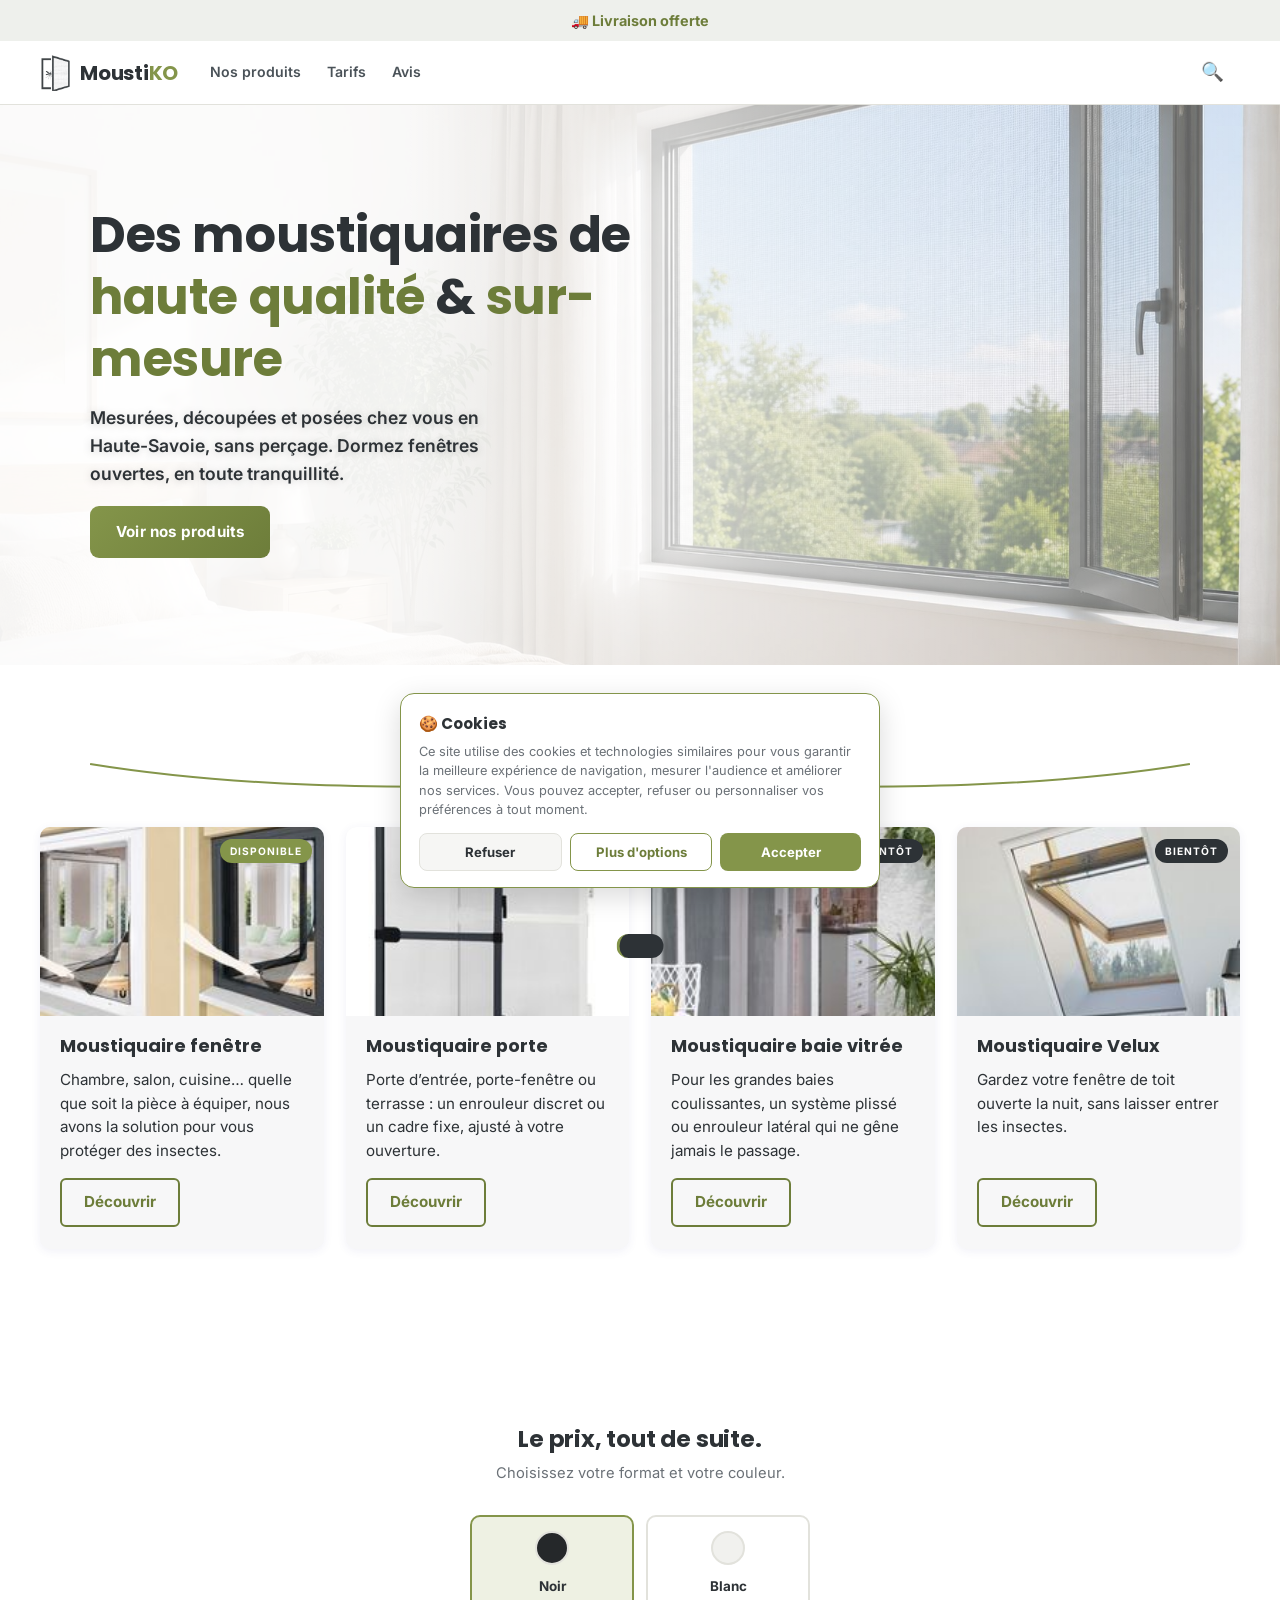
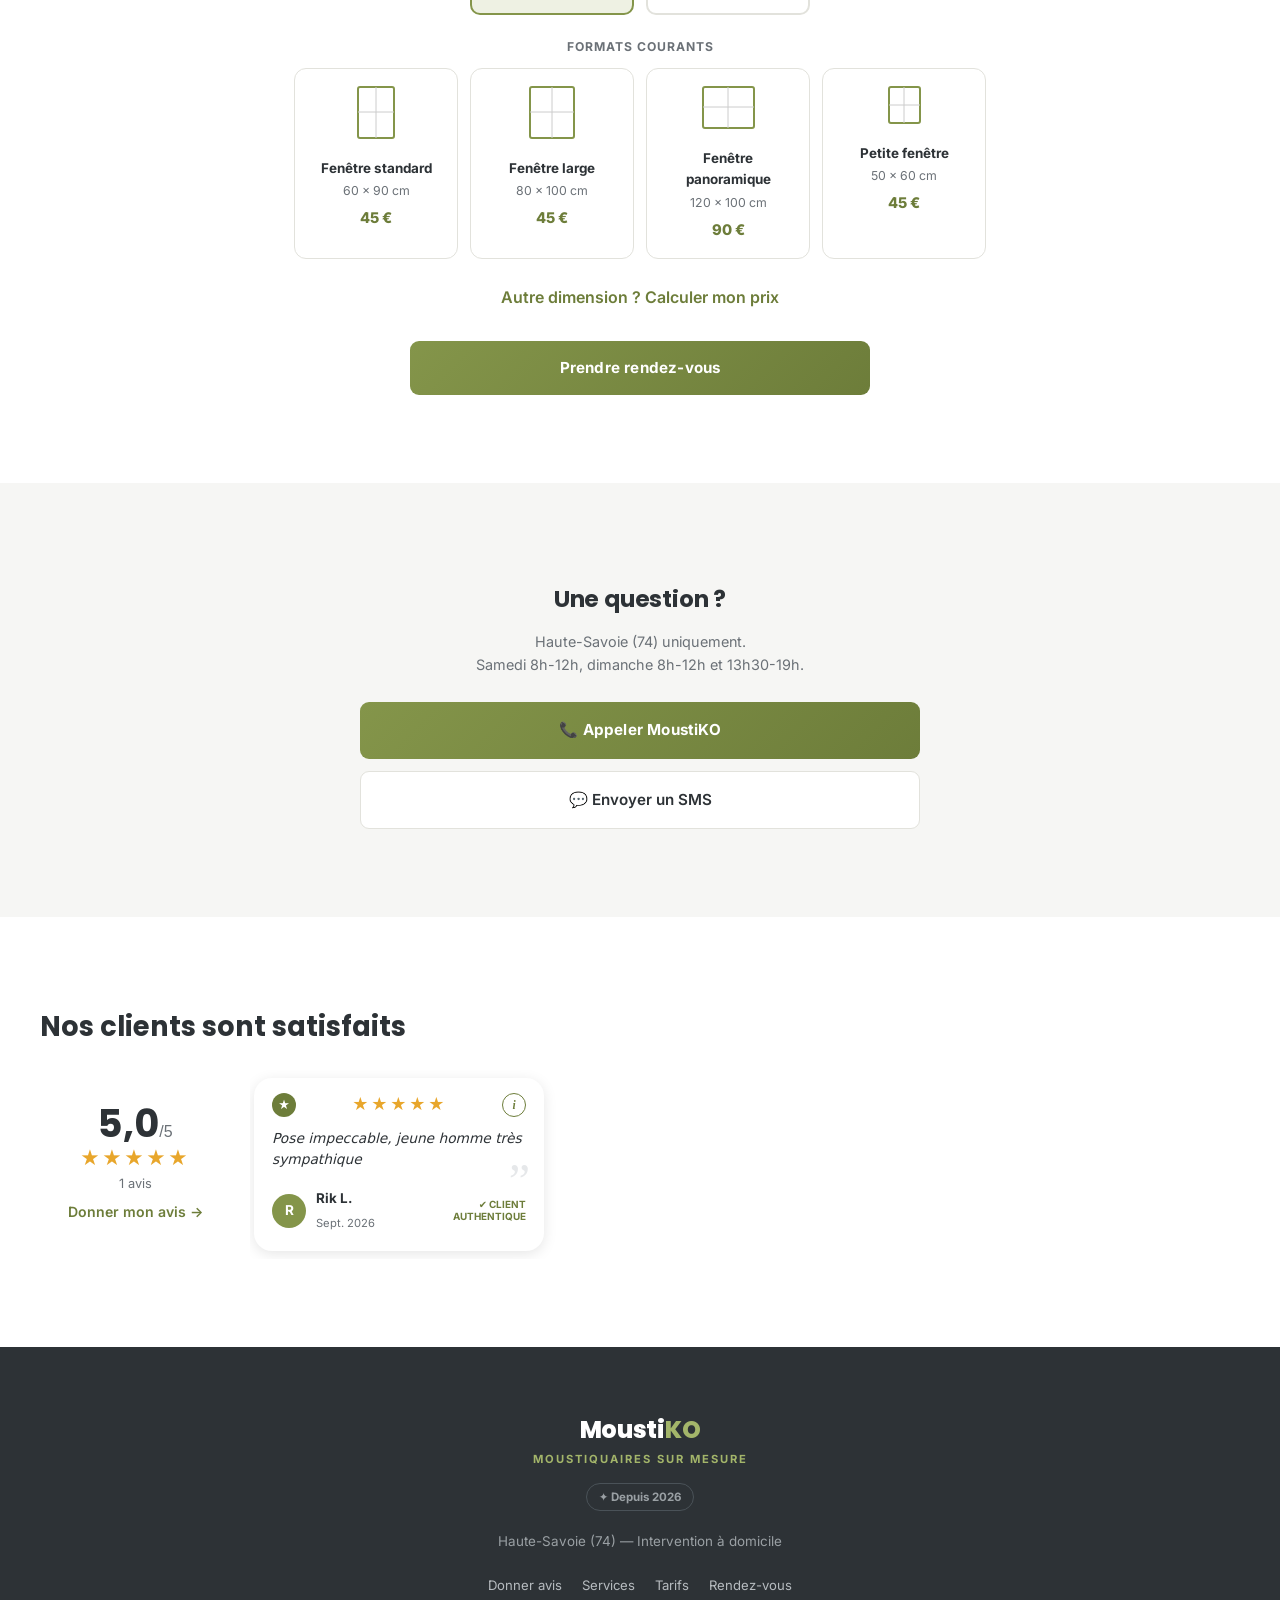
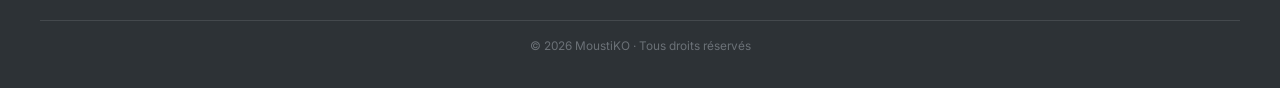
==== commit 57a454b7: "Add files via upload" ====
--- a/index.html
+++ b/index.html
@@ -21,11 +21,11 @@
   <link rel="preconnect" href="https://fonts.gstatic.com/" crossorigin>
 <link href="https://fonts.googleapis.com/css2?family=Poppins:wght@500;600;700;800&family=Inter:wght@400;500;600;700&display=swap" rel="stylesheet">
 <link rel="stylesheet" href="styles.css">
-  <script src="https://elfsightcdn.com/platform.js" async></script>
 </head>
 <body>
 
 <!-- NAV -->
+<div class="top-banner">🚚 Livraison offerte</div>
 <nav>
   <a href="index.html" class="nav-logo">
     <img src="assets/img/logo.png" alt="MoustiKO">
@@ -37,7 +37,6 @@
     <a href="index.html#avis">Avis</a>
   </div>
   <button class="nav-search-btn" onclick="toggleSearch()" aria-label="Rechercher">🔍</button>
-  <a href="rdv.html" class="nav-cta">Prendre RDV</a>
 </nav>
 
 <div class="search-overlay" id="search-overlay">
@@ -59,18 +58,9 @@
     <h1>Des moustiquaires de <span>haute qualité</span> &amp; <span>sur-mesure</span></h1>
     <p class="hero-sub">Mesurées, découpées et posées chez vous en Haute-Savoie, sans perçage. Dormez fenêtres ouvertes, en toute tranquillité.</p>
     <div class="hero-btns">
-      <a href="rdv.html" class="btn-primary">Prendre rendez-vous</a>
-      <a href="#tarifs" class="btn-secondary">Voir les tarifs</a>
-    </div>
-  </div>
-</section>
-
-<!-- CHIFFRES -->
-<section class="stats-strip">
-  <div><b>100 %</b><span>sur-mesure</span></div>
-  <div><b>0</b><span>perçage</span></div>
-  <div><b>&lt; 1 h</b><span>d'installation</span></div>
-  <div><b>74</b><span>Haute-Savoie, à domicile</span></div>
+      <a href="#services" class="btn-primary">Voir nos produits</a>
+    </div>
+  </div>
 </section>
 
 <!-- PRODUITS -->
@@ -251,8 +241,6 @@
       <button class="rv-arrow" onclick="scrollReviews(1)" aria-label="Suivant">›</button>
     </div>
   </div>
-  <div id="avis-container"><div class="elfsight-app-1c991f76-b599-4c4e-8e0c-91871ad1d2ae" data-elfsight-app-lazy></div></div>
-  <p class="reviews-cta"><a href="avis.html" class="btn-secondary" onclick="openAvisGate(event)">Donner avis</a></p>
 </section>
 
 <!-- FOOTER -->
--- a/styles.css
+++ b/styles.css
@@ -1913,3 +1913,29 @@
 .cat-price{font-size:1.1rem;margin-bottom:16px}.cat-price b{font-family:var(--font-display);font-size:1.25rem}
 @media(min-width:700px){.pcards{grid-template-columns:1fr 1fr}.stats-strip{margin:-40px auto 0;grid-template-columns:repeat(4,1fr)}.cat-page h1{font-size:2.6rem}}
 @media(min-width:1100px){.pcards{grid-template-columns:repeat(4,1fr)}.cat-page{padding-top:100px}}
+
+/* ── BANDEAU + HERO CLAIR (façon Pro Moustiquaire) ── */
+.top-banner{background:#eef0ec;color:var(--vert-fonce);text-align:center;font-weight:700;font-size:.9rem;padding:9px 12px}
+.sticky-rdv{display:none!important}body.has-sticky{padding-bottom:0}
+.hero{min-height:470px;align-items:center}
+.hero-overlay{background:linear-gradient(180deg,rgba(255,255,255,.8),rgba(255,255,255,.9))}
+.hero h1{color:var(--anthracite);text-shadow:none}
+.hero h1 span{color:var(--vert-fonce)}
+.hero-sub{color:var(--anthracite);font-weight:600;max-width:440px}
+.hero .hero-btns{justify-content:center}
+@media(max-width:1023px){.hero-content{padding:44px 20px}}
+@media(min-width:1024px){.hero{min-height:560px}.hero-overlay{background:linear-gradient(90deg,rgba(255,255,255,.94) 32%,rgba(255,255,255,.3))}.hero .hero-btns{justify-content:flex-start}}
+
+/* ── AVIS : rendu Pro Moustiquaire ── */
+.reviews-title{text-align:left;max-width:1240px;margin:0 auto 22px}
+.reviews-wrap{max-width:1240px;align-items:center}
+.reviews-score .rs-link{display:inline-block;margin-top:6px;font-weight:600;font-size:.88rem;color:var(--vert-fonce);text-decoration:none}
+.rv-card{flex-basis:min(290px,80%);border-radius:18px;padding:14px 18px 16px;box-shadow:0 3px 14px rgba(0,0,0,.1)}
+.rv-head{display:flex;align-items:center;justify-content:space-between}
+.rv-medal,.rv-info{width:24px;height:24px;border-radius:50%;display:flex;align-items:center;justify-content:center;font-size:.72rem;font-weight:700}
+.rv-medal{background:var(--vert-fonce);color:#fff}
+.rv-info{border:1.5px solid var(--vert-fonce);color:var(--vert-fonce);font-style:italic;font-family:Georgia,serif}
+.rv-card .rv-text{min-height:3.6em}
+.rv-verified{color:var(--vert-fonce)}
+.rv-arrow{width:34px;height:34px;border-radius:50%;background:#fff;box-shadow:0 2px 8px rgba(0,0,0,.2);font-size:1.4rem;line-height:1;display:flex;align-items:center;justify-content:center;flex-shrink:0;padding:0 0 3px}
+@media(min-width:1024px){.reviews-score{flex:0 0 190px}}
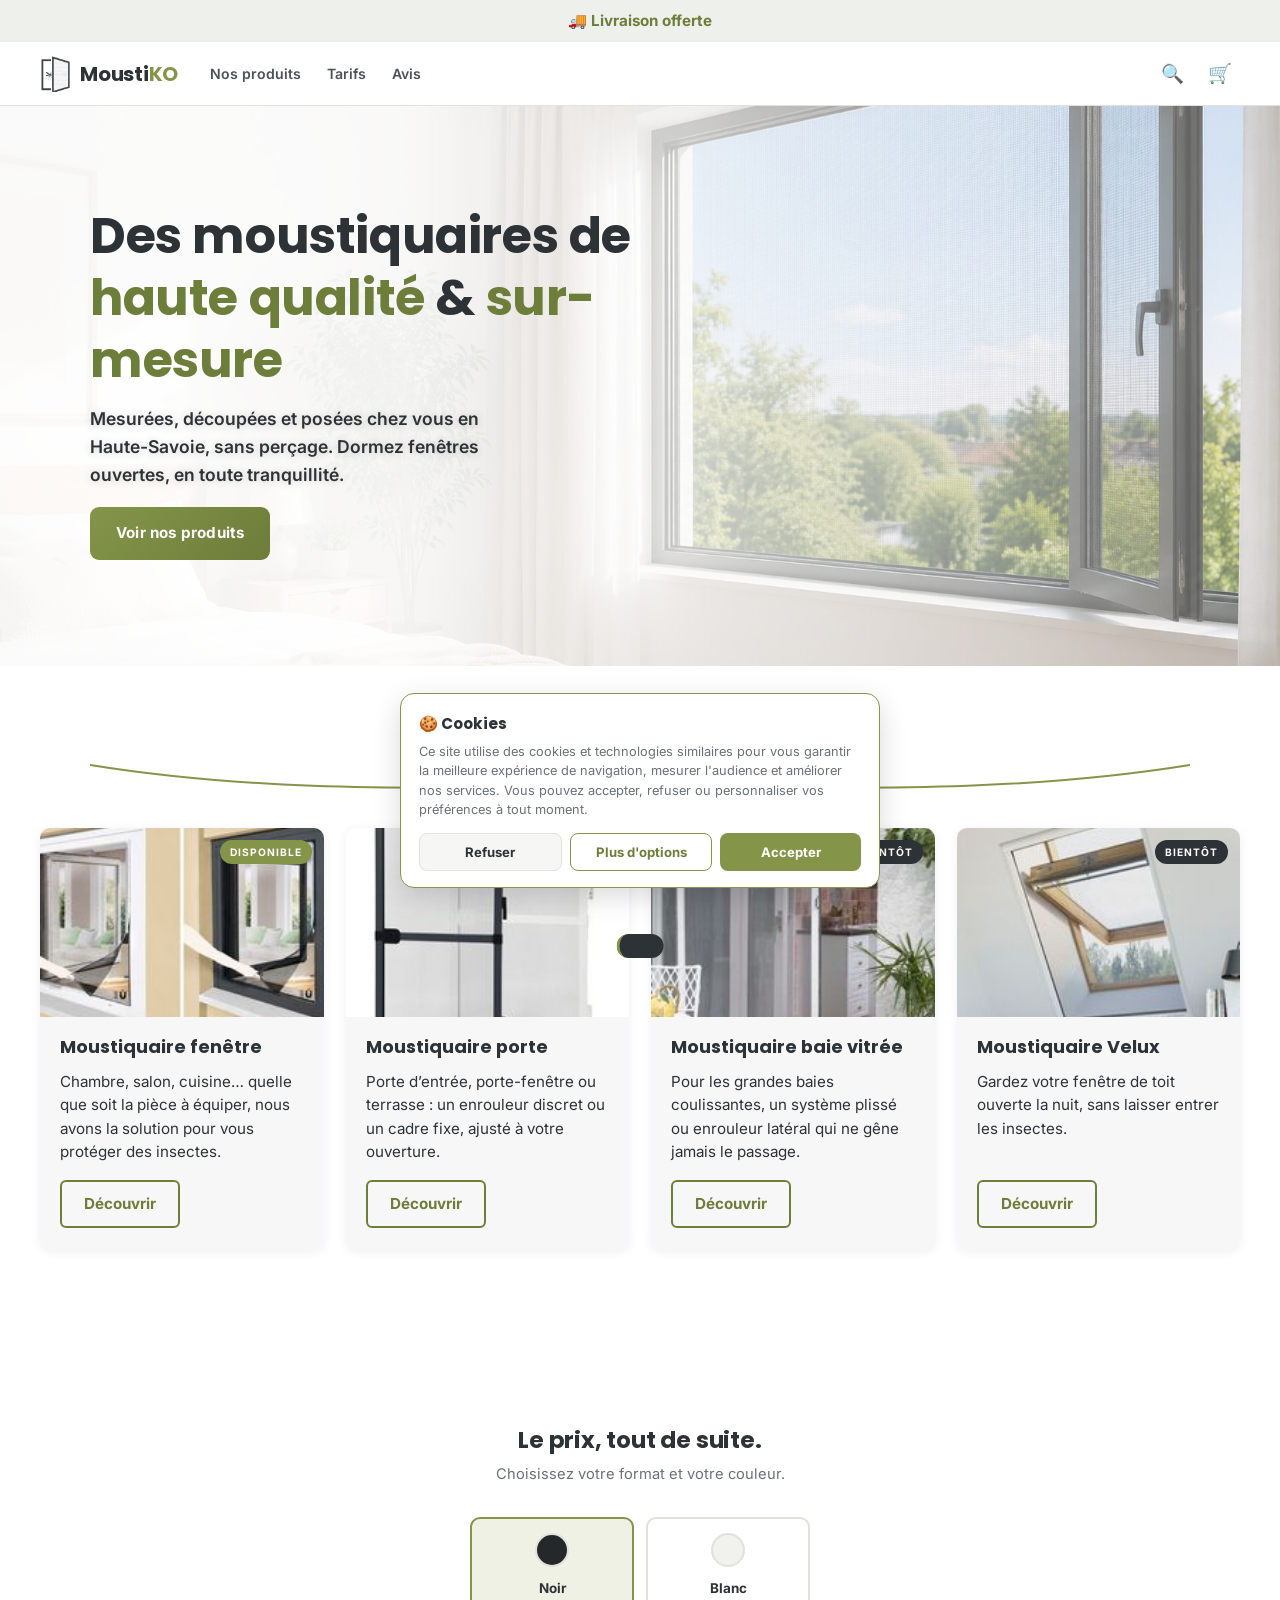
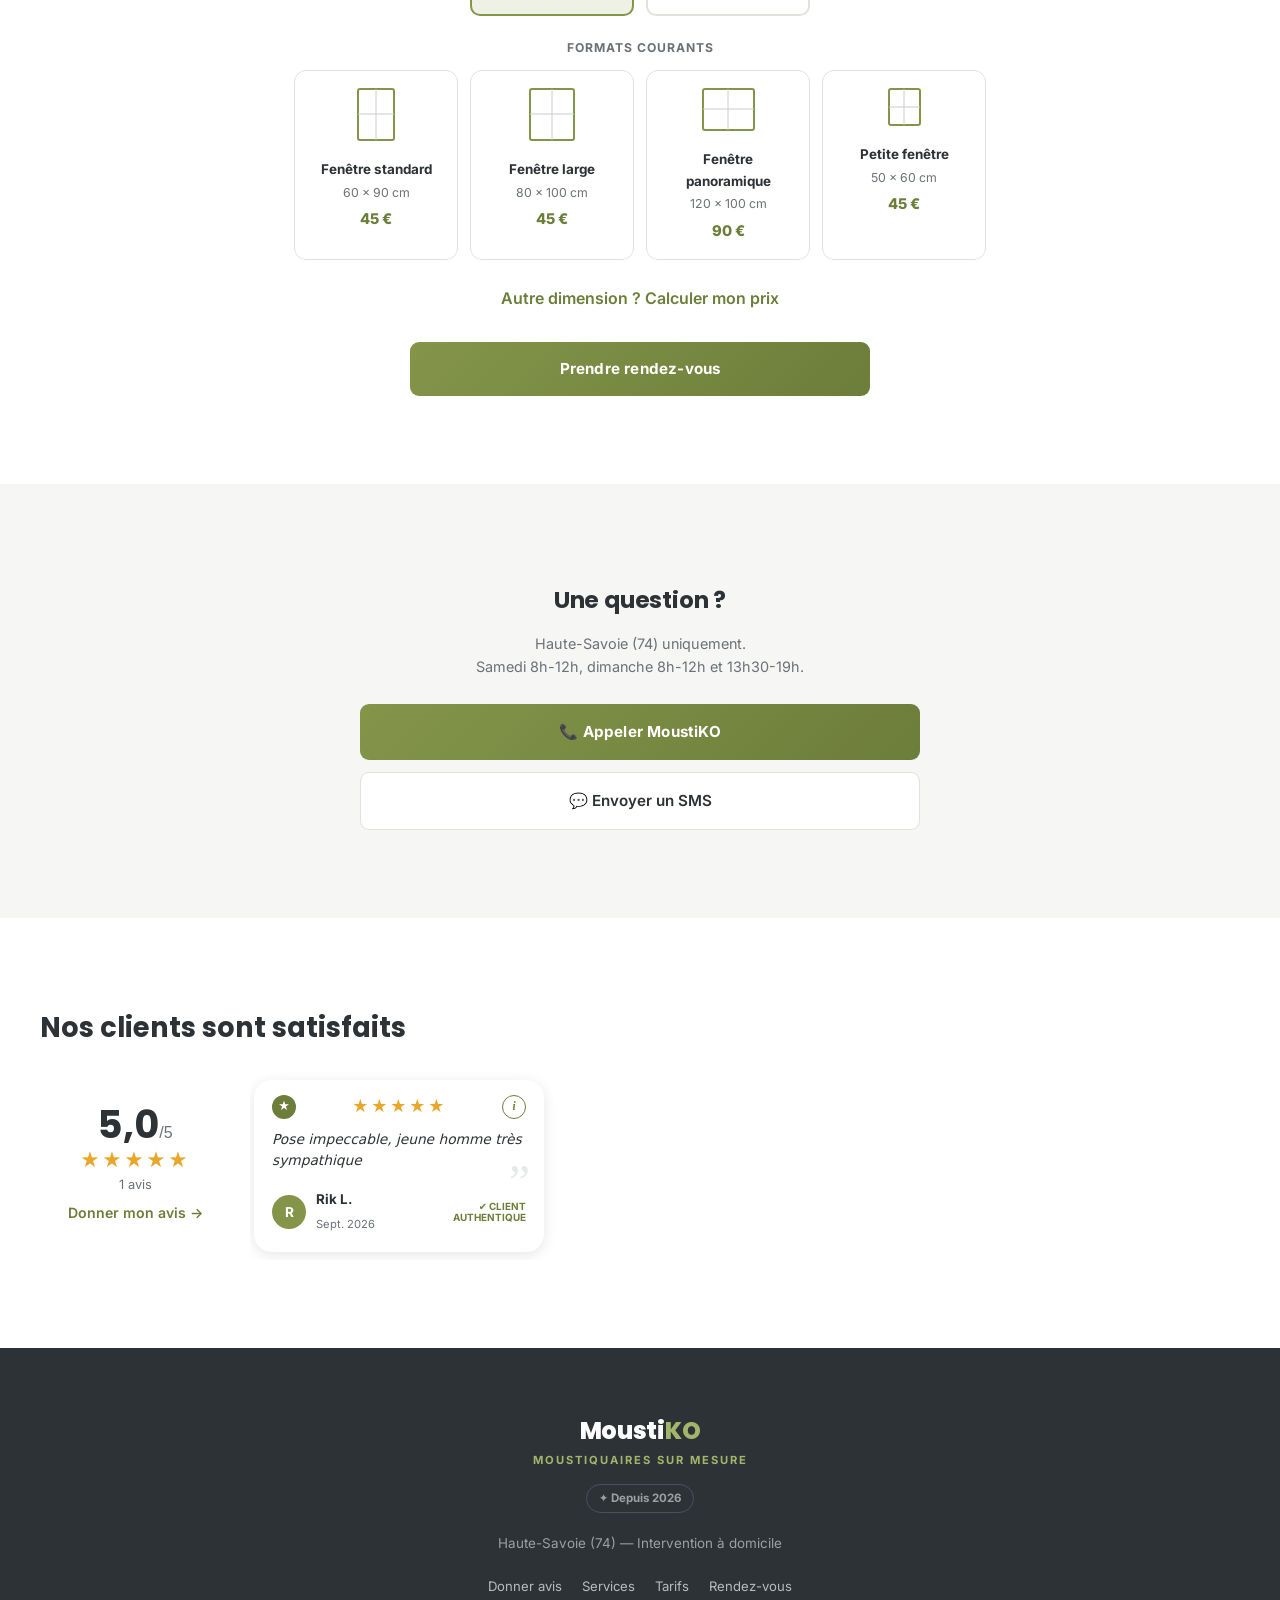
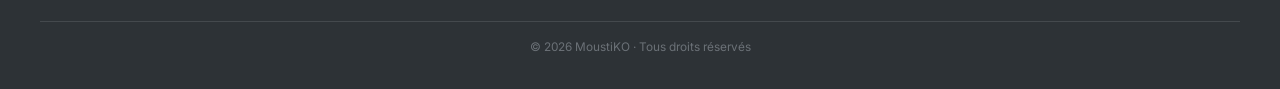
==== commit 51183c98: "Add files via upload" ====
--- a/index.html
+++ b/index.html
@@ -20,7 +20,7 @@
   <link rel="preconnect" href="https://fonts.googleapis.com">
   <link rel="preconnect" href="https://fonts.gstatic.com/" crossorigin>
 <link href="https://fonts.googleapis.com/css2?family=Poppins:wght@500;600;700;800&family=Inter:wght@400;500;600;700&display=swap" rel="stylesheet">
-<link rel="stylesheet" href="styles.css">
+<link rel="stylesheet" href="styles.css?v=5">
 </head>
 <body>
 
@@ -275,7 +275,7 @@
   </div>
 </div>
 
-<script src="site.js"></script>
+<script src="site.js?v=5"></script>
 <script>
   /* ============ MATERIAUX ============ */
   let selectedMaterial = 'noir';
@@ -287,15 +287,6 @@
   }
 
   /* ============ PRIX ============ */
-  const UNIT_PRICE = 45;
-
-  function calcUnits(w, h) {
-    const area = (w / 100) * (h / 100);
-    return Math.max(1, Math.ceil(area / 1.0));
-  }
-  function calcPrice(w, h, qty) {
-    return calcUnits(w, h) * qty * UNIT_PRICE;
-  }
   function updatePricePreview() {
     const w = parseInt(document.getElementById('width').value) || 60;
     const h = parseInt(document.getElementById('height').value) || 90;
@@ -316,6 +307,8 @@
   }
 
   let windows = [];
+  try { windows = JSON.parse(localStorage.getItem('moustiko_cart') || '[]'); } catch(e) {}
+  renderWindowsList();
   function addWindow() {
     const w = parseInt(document.getElementById('width').value);
     const h = parseInt(document.getElementById('height').value);
@@ -354,7 +347,8 @@
   }
 
   function persistWindows() {
-    try { localStorage.setItem('moustiko_windows', JSON.stringify(windows)); } catch(e) {}
+    updateCartBadge();
+    try { localStorage.setItem('moustiko_cart', JSON.stringify(windows)); } catch(e) {}
   }
 
   function showToast(msg) {
--- a/styles.css
+++ b/styles.css
@@ -1939,3 +1939,65 @@
 .rv-verified{color:var(--vert-fonce)}
 .rv-arrow{width:34px;height:34px;border-radius:50%;background:#fff;box-shadow:0 2px 8px rgba(0,0,0,.2);font-size:1.4rem;line-height:1;display:flex;align-items:center;justify-content:center;flex-shrink:0;padding:0 0 3px}
 @media(min-width:1024px){.reviews-score{flex:0 0 190px}}
+
+/* ── PANIER / FICHE PRODUIT / COMMANDE ── */
+.nav-cart{position:relative;text-decoration:none;font-size:1.2rem;padding:6px 8px;line-height:1}
+.cart-count{position:absolute;top:-3px;right:-3px;background:var(--vert-fonce);color:#fff;border-radius:10px;font-size:.65rem;font-weight:700;padding:1px 5px}
+.top-banner{font-size:.95rem}
+.pp-page{max-width:1240px;margin:0 auto;padding:18px 20px 60px}
+.pp{display:grid;grid-template-areas:"title" "gallery" "info";gap:14px}
+.pp-title{grid-area:title;font-family:var(--font-display);font-size:1.5rem;font-weight:500;color:#111;line-height:1.3}
+.pp-gallery{grid-area:gallery;min-width:0}.pp-info{grid-area:info;min-width:0}
+.pp-main{display:flex;overflow-x:auto;scroll-snap-type:x mandatory;scrollbar-width:none;border-radius:6px}
+.pp-main::-webkit-scrollbar{display:none}
+.pp-main img{flex:0 0 100%;width:100%;scroll-snap-align:center;aspect-ratio:4/3;object-fit:cover;cursor:zoom-in}
+.pp-thumbs{display:flex;gap:10px;margin-top:10px;overflow-x:auto}
+.pp-thumbs button{flex:0 0 64px;border:2px solid transparent;padding:0;background:none;border-radius:4px;cursor:pointer}
+.pp-thumbs button.on{border-color:#111}
+.pp-thumbs img{width:100%;height:48px;object-fit:cover;display:block}
+.pp-from{font-weight:600;font-size:1.1rem;margin-bottom:10px}
+.pp-badges{display:flex;flex-wrap:wrap;gap:8px;margin:0 0 20px}
+.pp-badges span{background:#fff;box-shadow:0 1px 6px rgba(0,0,0,.16);border-radius:6px;padding:7px 10px;font-size:.8rem;font-weight:600}
+.pp-h2{font-size:1.05rem;font-weight:700;margin-bottom:10px}
+.pp-box{background:#f6f7f4;border-radius:6px;padding:6px 16px}
+.pp-sec{padding:14px 0 16px;border-bottom:6px solid #fff}.pp-sec:last-child{border-bottom:none}
+.pp-sec h3{font-size:.92rem;font-weight:700;margin-bottom:6px}
+.pp-hint{font-size:.82rem;color:var(--gris-moyen);margin-bottom:12px}
+.pp-dims{display:flex;gap:14px}.pp-dims label{flex:1;font-weight:600;font-size:.86rem}
+.pp-in{display:block;width:100%;margin-top:6px;padding:9px;border:1px solid #c9ccd1;border-radius:4px;font:inherit;background:#fff}
+.pp-sw{display:flex;gap:12px}
+.sw{border:2px solid transparent;background:none;border-radius:6px;padding:4px;font:inherit;font-size:.82rem;cursor:pointer;text-align:center}
+.sw i{display:block;width:64px;height:48px;border-radius:4px;border:1px solid #c9ccd1;margin-bottom:4px}
+.sw.on{border-color:var(--vert-fonce)}
+.pp-buy{padding:16px 0}
+.pp-prices{display:flex;align-items:baseline;flex-wrap:wrap;gap:4px 12px;margin-bottom:12px}
+.pp-old{text-decoration:line-through;color:#888}
+.pp-new{font-size:1.8rem;font-weight:700}
+.pp-save{color:#c4161c;font-size:.84rem}
+.pp-actions{display:flex;gap:10px}.pp-actions .btn-primary{flex:1;text-align:center}
+.pp-qty{padding:0 10px;border:1px solid #c9ccd1;border-radius:8px;font:inherit;background:#fff}
+.pp-pills span{display:inline-block;margin-top:12px;background:#fff;box-shadow:0 1px 6px rgba(0,0,0,.14);border-radius:6px;padding:7px 10px;font-size:.82rem;font-weight:600}
+.pp-added{display:none;margin-top:14px;border:1px solid #067d62;background:#f0faf7;border-radius:8px;padding:12px;color:#067d62}
+.pp-added div{display:flex;gap:10px;margin-top:10px}.pp-added a{flex:1;text-align:center;font-size:.9rem;padding:10px}
+@media(min-width:900px){.pp{grid-template-columns:minmax(0,1fr) minmax(0,1.05fr);grid-template-rows:auto 1fr;grid-template-areas:"gallery title" "gallery info";column-gap:40px;align-items:start}.pp-title{font-size:2rem}.pp-main img{aspect-ratio:1/1}}
+.cart-page{max-width:1100px;margin:0 auto;padding:24px 20px 60px}
+.cart-page h1{font-family:var(--font-display);font-size:1.8rem;margin-bottom:14px}
+.cart-grid{display:grid;gap:20px}
+.cart-line{display:flex;gap:14px;padding:16px 0;border-bottom:1px solid var(--bordure)}
+.cart-line img{width:92px;height:92px;object-fit:cover;border-radius:6px;flex-shrink:0}
+.cl-main{flex:1;min-width:0}.cl-sub{font-size:.88rem;color:var(--gris-moyen);text-transform:capitalize;margin:2px 0 10px}
+.cl-act{display:flex;align-items:center;gap:14px;font-size:.86rem}.cl-act select{padding:4px 8px;border:1px solid #c9ccd1;border-radius:6px}.cl-act a{color:#0b5cab}
+.cl-price{text-align:right;display:flex;flex-direction:column}.cl-price s{color:#888;font-size:.85rem}.cl-price b{font-size:1.1rem}
+.cart-sum{background:#f6f7f4;border-radius:8px;padding:18px;height:fit-content}
+.cs-line{font-size:1.05rem;margin-bottom:6px}.cs-save{color:#c4161c;font-size:.88rem;margin-bottom:8px}.cs-pay{font-size:.88rem;margin:10px 0 14px}
+.cs-btn{display:block;text-align:center;padding:14px}
+.cart-empty{text-align:center;padding:40px 10px}.cart-empty h2{margin-bottom:8px}.cart-empty p{margin-bottom:18px;color:var(--gris-moyen)}
+@media(min-width:900px){.cart-grid{grid-template-columns:1fr 320px}}
+.recap-title{font-family:var(--font-display);font-size:1.2rem;margin-bottom:10px}
+.oc-row{display:flex;justify-content:space-between;gap:12px;padding:11px 0;border-bottom:1px solid var(--bordure);font-size:.92rem;text-transform:none}
+.oc-total{font-size:1.1rem;border-bottom:none}
+.oc-pay{background:#f6f7f4;border-radius:8px;padding:12px;font-size:.88rem;margin:6px 0 10px}
+.oc-edit{display:inline-block;font-size:.88rem;color:#0b5cab;margin-bottom:14px}.oc-empty{margin-bottom:14px}
+.order-ok{display:flex;gap:12px;align-items:center;text-align:left;border:1px solid #067d62;border-radius:8px;padding:14px 16px;margin-bottom:16px}
+.order-ok .tick{width:36px;height:36px;border-radius:50%;background:#067d62;color:#fff;display:flex;align-items:center;justify-content:center;font-size:1.2rem;flex-shrink:0}
+.order-ok h3{color:#067d62;font-size:1.1rem;margin:0}.order-ok p{font-size:.88rem;margin:2px 0 0}
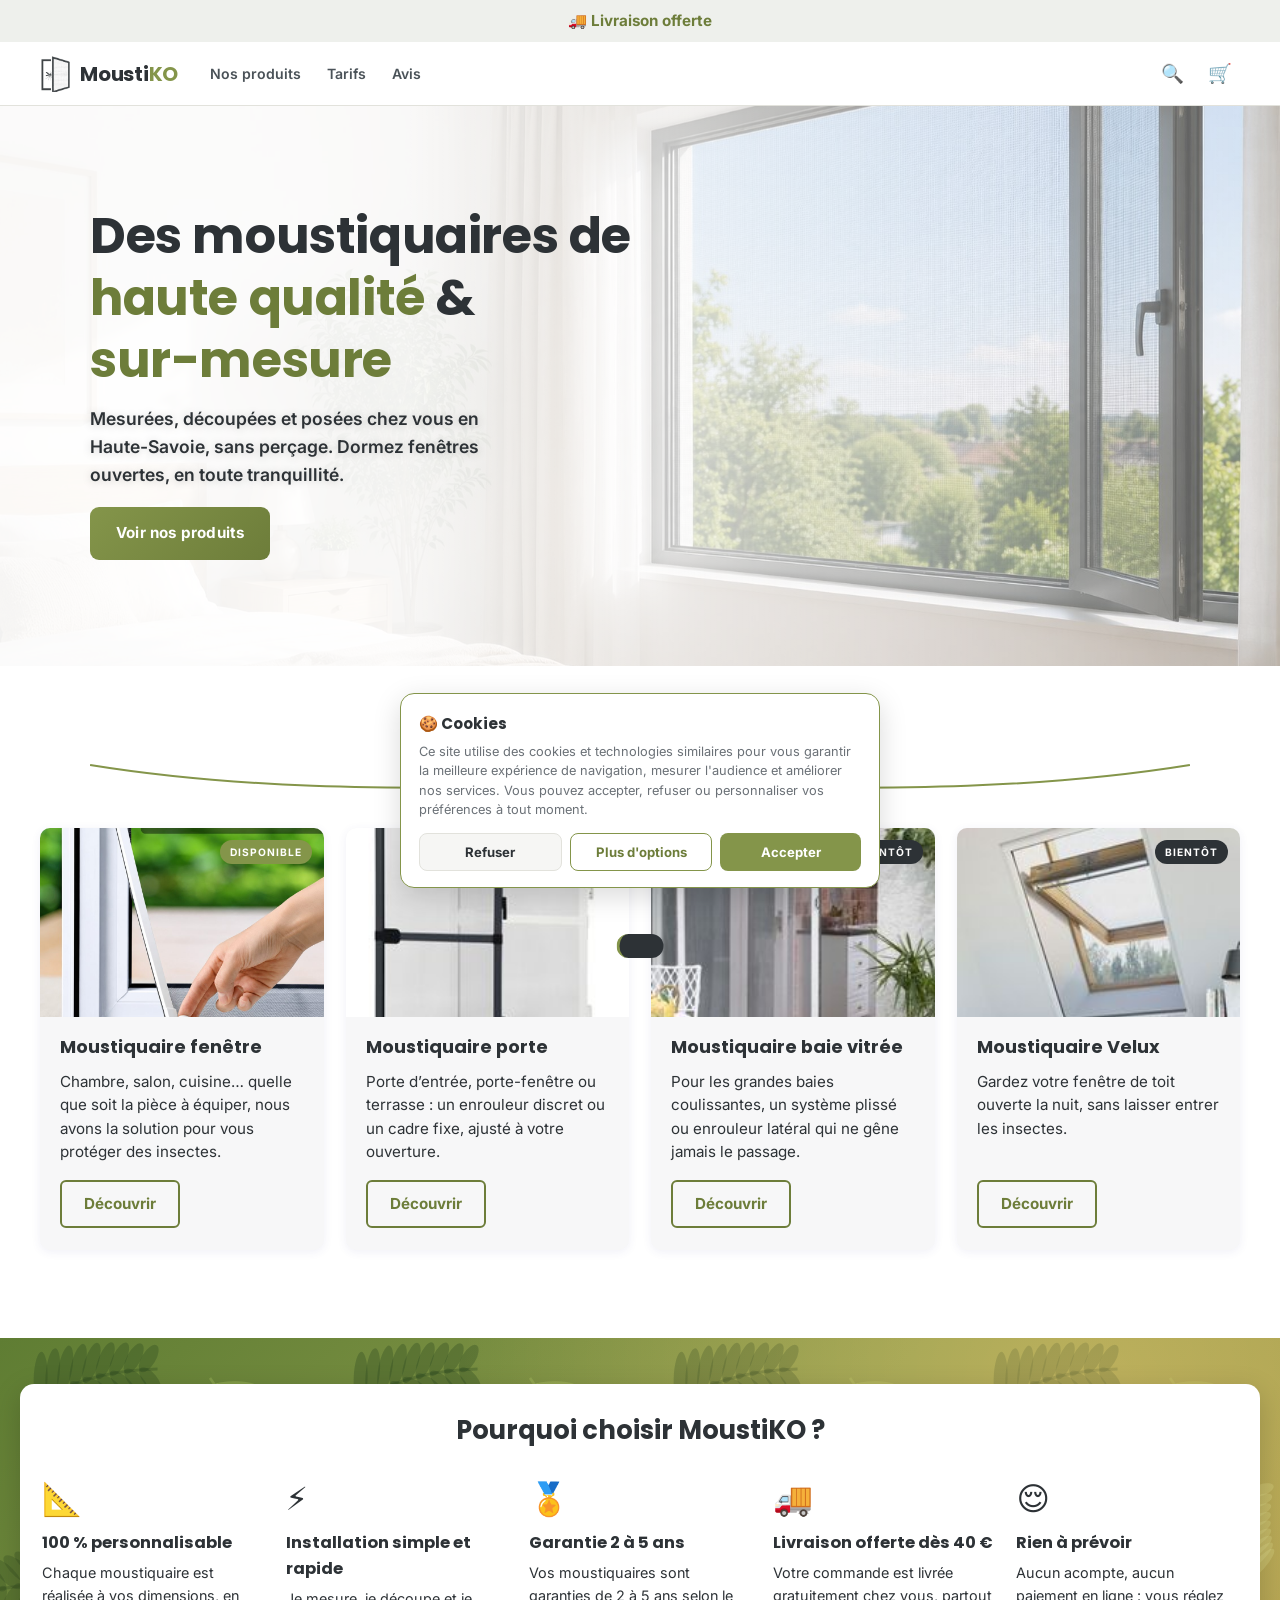
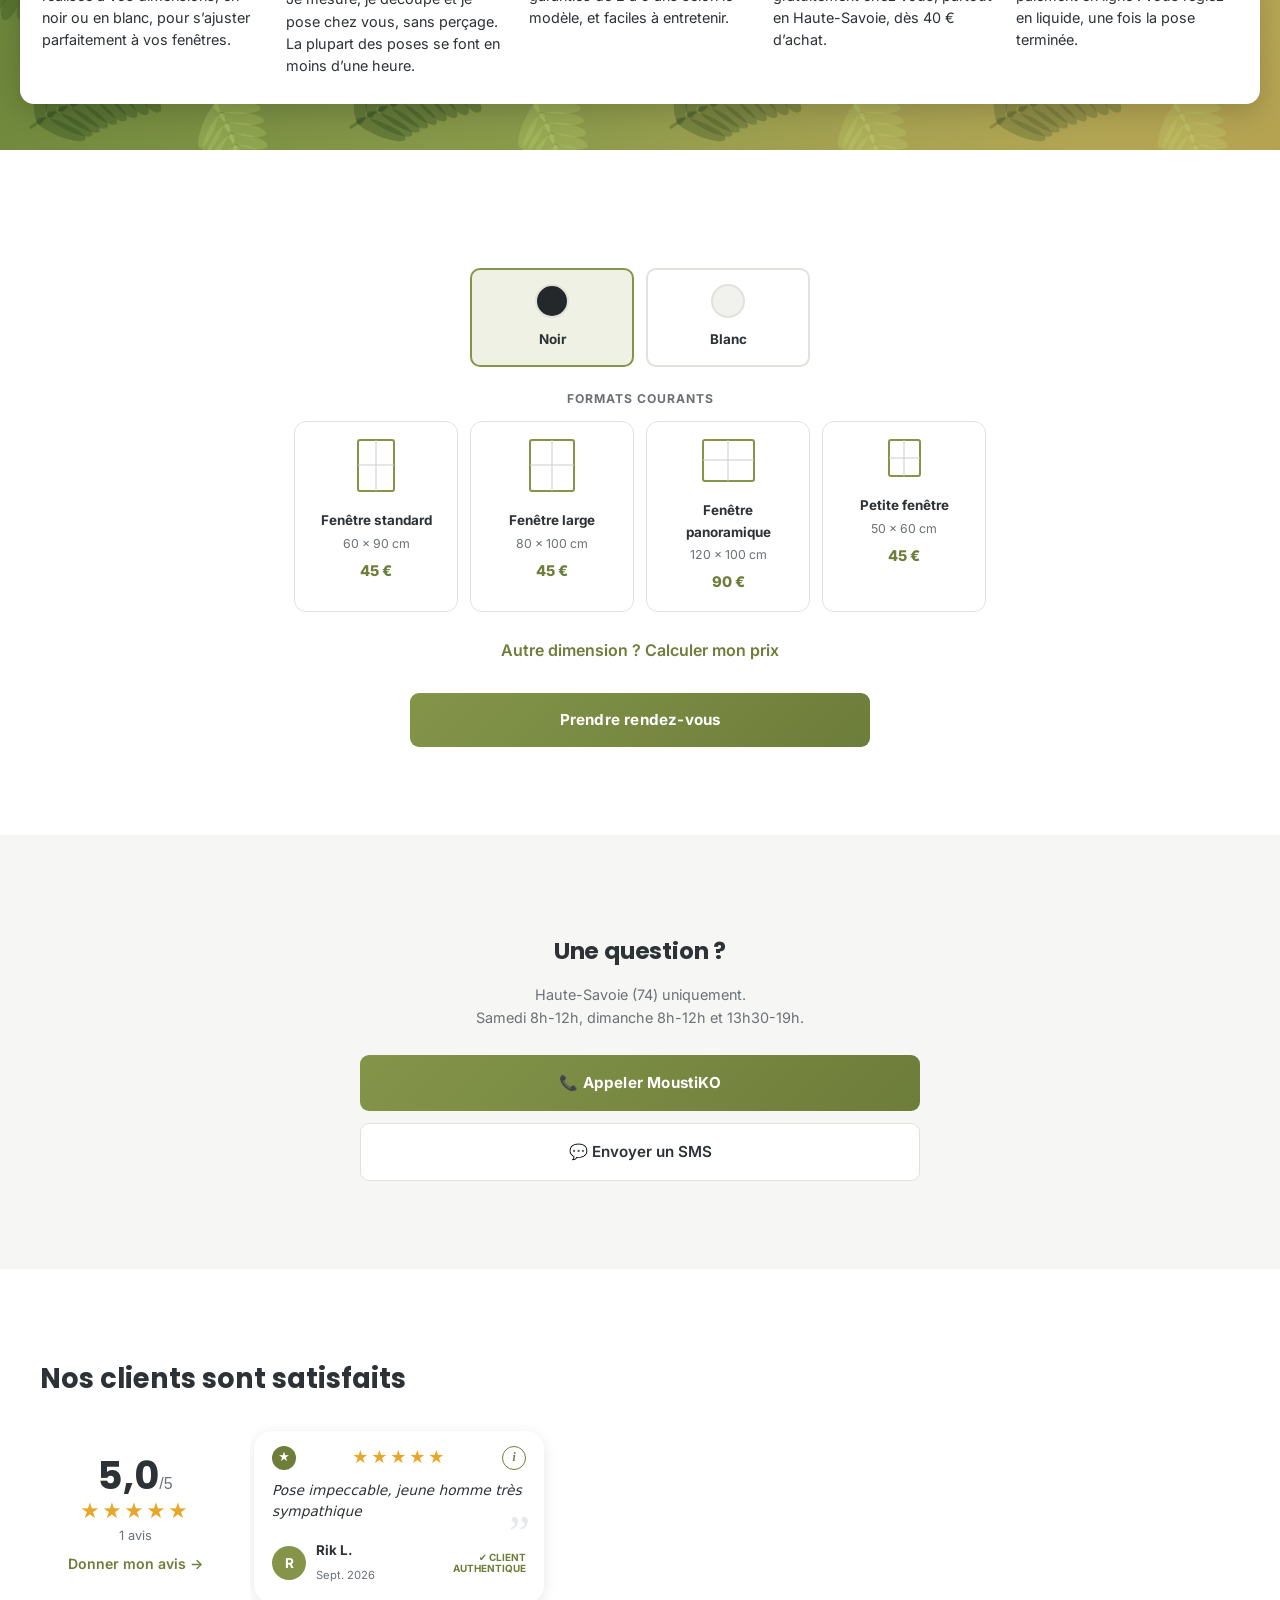
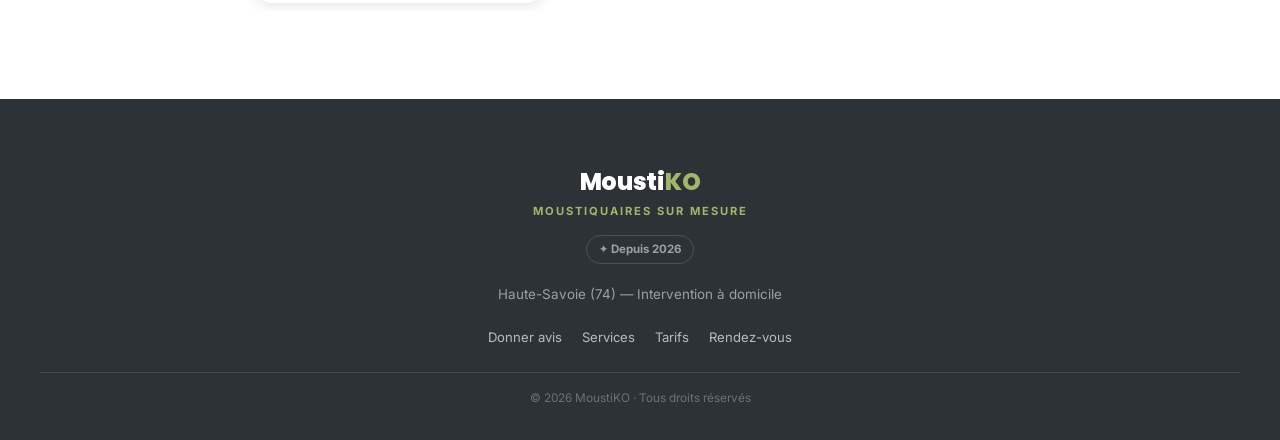
==== commit c1762836: "Add files via upload" ====
--- a/index.html
+++ b/index.html
@@ -72,7 +72,7 @@
   </div>
   <div class="pcards">
     <div class="pcard">
-      <a href="fenetre.html" class="pcard-img"><img src="assets/img/produit-fenetre.jpg" alt="Moustiquaire de fenêtre"><span class="badge-new">Disponible</span></a>
+      <a href="fenetre.html" class="pcard-img"><img src="assets/img/fenetre-ouverture.jpg" alt="Moustiquaire de fenêtre"><span class="badge-new">Disponible</span></a>
       <div class="pcard-body">
         <h3>Moustiquaire fenêtre</h3>
         <p>Chambre, salon, cuisine… quelle que soit la pièce à équiper, nous avons la solution pour vous protéger des insectes.</p>
@@ -106,11 +106,23 @@
   </div>
 </section>
 
+<!-- POURQUOI -->
+<section class="why-band">
+  <div class="why-card">
+    <h2>Pourquoi choisir MoustiKO ?</h2>
+    <div class="why-cols">
+      <div><span>📐</span><h4>100 % personnalisable</h4><p>Chaque moustiquaire est réalisée à vos dimensions, en noir ou en blanc, pour s’ajuster parfaitement à vos fenêtres.</p></div>
+      <div><span>⚡</span><h4>Installation simple et rapide</h4><p>Je mesure, je découpe et je pose chez vous, sans perçage. La plupart des poses se font en moins d’une heure.</p></div>
+      <div><span>🏅</span><h4>Garantie 2 à 5 ans</h4><p>Vos moustiquaires sont garanties de 2 à 5 ans selon le modèle, et faciles à entretenir.</p></div>
+      <div><span>🚚</span><h4>Livraison offerte dès 40 €</h4><p>Votre commande est livrée gratuitement chez vous, partout en Haute-Savoie, dès 40 € d’achat.</p></div>
+      <div><span>😌</span><h4>Rien à prévoir</h4><p>Aucun acompte, aucun paiement en ligne : vous réglez en liquide, une fois la pose terminée.</p></div>
+    </div>
+  </div>
+</section>
+
 <!-- CONFIGURATEUR -->
 <section class="section" id="tarifs">
   <div class="section-header">
-    <h2>Le prix, tout de suite.</h2>
-    <p>Choisissez votre format et votre couleur.</p>
   </div>
 
   <div class="material-picker">
--- a/styles.css
+++ b/styles.css
@@ -2001,3 +2001,47 @@
 .order-ok{display:flex;gap:12px;align-items:center;text-align:left;border:1px solid #067d62;border-radius:8px;padding:14px 16px;margin-bottom:16px}
 .order-ok .tick{width:36px;height:36px;border-radius:50%;background:#067d62;color:#fff;display:flex;align-items:center;justify-content:center;font-size:1.2rem;flex-shrink:0}
 .order-ok h3{color:#067d62;font-size:1.1rem;margin:0}.order-ok p{font-size:.88rem;margin:2px 0 0}
+
+/* ── COMMANDE FAÇON AMAZON ── */
+.hero h1 span{white-space:nowrap}
+.best{background:#c45500;color:#fff;font-weight:700;font-size:.8rem;padding:3px 8px;border-radius:3px;white-space:nowrap}
+.pp-title h1{font:inherit;margin:0}.pp-best{font-size:.88rem;margin-top:8px;color:#0b5cab}
+.pp-main img{aspect-ratio:1/1}
+.pp-dots{display:flex;justify-content:center;gap:8px;margin-top:12px}
+.pp-dots button{width:8px;height:8px;border-radius:50%;border:none;background:#bbb;padding:0;cursor:pointer}.pp-dots button.on{background:#111}
+@media(max-width:899px){.pp-thumbs{display:none}}@media(min-width:900px){.pp-dots{display:none}}
+.cart-page{padding-bottom:90px}
+.amz-top{display:flex;align-items:center;gap:12px;margin-bottom:12px}.amz-top h1{margin:0}
+.amz-back{font-size:2rem;line-height:1;text-decoration:none;color:#111;padding:0 6px}
+.amz-p sup{font-size:.55em;position:relative;top:-.15em;margin:0 1px}
+.cart-grid.empty{grid-template-columns:1fr;max-width:560px;margin:0 auto}
+.cs-line{font-size:1.4rem;margin-bottom:8px}.cs-line b{font-size:1.5rem}
+.cs-ok{display:flex;gap:8px;color:#067d62;font-size:.95rem;line-height:1.4}.cs-ok i{font-style:normal;background:#067d62;color:#fff;width:20px;height:20px;border-radius:50%;display:flex;align-items:center;justify-content:center;font-size:.7rem;flex-shrink:0;margin-top:2px}.cs-ok u{color:#0b5cab}
+.cs-hint{color:#555;font-size:.9rem;margin:6px 0 12px}
+.cs-btn{width:100%;background:#067d62;color:#fff;border:none;border-radius:999px;padding:13px;font:inherit;font-weight:600;cursor:pointer}
+.cart-sum .cs-btn{display:none}
+.cart-bar{position:fixed;left:0;right:0;bottom:0;z-index:400;background:#fff;padding:10px 14px;box-shadow:0 -2px 10px rgba(0,0,0,.12)}
+.amz-all{display:block;color:#0b5cab;font-size:.95rem;margin:4px 0 12px;text-decoration:none}
+.amz-item{background:#f7f7f7;border-radius:8px;padding:12px;margin-bottom:12px}
+.amz-row{display:flex;gap:12px}
+.amz-img{position:relative;flex:0 0 110px}.amz-img img{width:110px;height:110px;object-fit:cover;border-radius:6px;display:block}
+.amz-cb{position:absolute;top:4px;left:4px;width:20px;height:20px;accent-color:#1565c0}
+.amz-name{display:-webkit-box;-webkit-line-clamp:3;-webkit-box-orient:vertical;overflow:hidden;color:#111;text-decoration:none;font-size:.95rem;line-height:1.35}
+.amz-best{font-size:.82rem;color:#555;margin:6px 0}
+.amz-price{font-size:1.25rem}.amz-price s{font-size:.8rem;color:#888}
+.amz-stock{color:#067d62;font-size:.88rem;margin-top:2px}
+.amz-actions{display:flex;align-items:center;gap:8px;flex-wrap:wrap;margin-top:12px}
+.amz-qty{display:flex;align-items:center;border:2px solid #ffd814;border-radius:999px;background:#fff;height:38px}
+.amz-qty button{background:none;border:none;width:36px;height:100%;font-size:1.2rem;cursor:pointer;display:flex;align-items:center;justify-content:center;color:#111}
+.amz-qty span{min-width:22px;text-align:center;font-weight:600}
+.amz-btn{border:1px solid #c9ccd1;background:#fff;border-radius:999px;height:38px;padding:0 14px;font:inherit;font-size:.9rem;cursor:pointer}
+.amz-share{border:1px solid #c9ccd1;background:#fff;border-radius:50%;width:38px;height:38px;display:flex;align-items:center;justify-content:center;cursor:default}
+@media(max-width:899px){.cart-sum{order:-1;background:none;padding:0}}
+@media(min-width:900px){.cart-bar{display:none!important}.cart-sum{position:sticky;top:90px;background:#fff;border:1px solid #d5d9d9;padding:18px}.cart-sum .cs-btn{display:block}.cart-page{padding-bottom:60px}}
+/* ── BANDEAU POURQUOI (feuillage) ── */
+.why-band{padding:46px 14px;background:radial-gradient(circle at 85% 15%,rgba(255,210,120,.4),transparent 55%),url("data:image/svg+xml,%3Csvg xmlns=%22http://www.w3.org/2000/svg%22 width=%22320%22 height=%22320%22%3E%3Cg transform=%22translate%2830%2C70%29 rotate%28-30%29 scale%281%29%22 fill=%22%232f4a1f%22 fill-opacity=%22.35%22%3E%3Cpath d=%22M0 0Q60 -8 130 30%22 stroke=%22%232f4a1f%22 stroke-opacity=%22.35%22 stroke-width=%223%22 fill=%22none%22/%3E%3Cellipse rx=%2226.6%22 ry=%227%22 transform=%22translate%2812.1%2C-1.1%29 rotate%28-58.2%29 translate%2822.6%2C0%29%22/%3E%3Cellipse rx=%2226.6%22 ry=%227%22 transform=%22translate%2812.1%2C-1.1%29 rotate%2851.8%29 translate%2822.6%2C0%29%22/%3E%3Cellipse rx=%2225.2%22 ry=%227%22 transform=%22translate%2824.4%2C-1.4%29 rotate%28-53.9%29 translate%2821.4%2C0%29%22/%3E%3Cellipse rx=%2225.2%22 ry=%227%22 transform=%22translate%2824.4%2C-1.4%29 rotate%2856.1%29 translate%2821.4%2C0%29%22/%3E%3Cellipse rx=%2223.8%22 ry=%227%22 transform=%22translate%2836.9%2C-0.7%29 rotate%28-49.7%29 translate%2820.2%2C0%29%22/%3E%3Cellipse rx=%2223.8%22 ry=%227%22 transform=%22translate%2836.9%2C-0.7%29 rotate%2860.3%29 translate%2820.2%2C0%29%22/%3E%3Cellipse rx=%2222.4%22 ry=%227%22 transform=%22translate%2849.6%2C1.0%29 rotate%28-45.8%29 translate%2819.0%2C0%29%22/%3E%3Cellipse rx=%2222.4%22 ry=%227%22 transform=%22translate%2849.6%2C1.0%29 rotate%2864.2%29 translate%2819.0%2C0%29%22/%3E%3Cellipse rx=%2221.0%22 ry=%227%22 transform=%22translate%2862.5%2C3.5%29 rotate%28-42.0%29 translate%2817.8%2C0%29%22/%3E%3Cellipse rx=%2221.0%22 ry=%227%22 transform=%22translate%2862.5%2C3.5%29 rotate%2868.0%29 translate%2817.8%2C0%29%22/%3E%3Cellipse rx=%2219.6%22 ry=%227%22 transform=%22translate%2875.6%2C7.0%29 rotate%28-38.5%29 translate%2816.7%2C0%29%22/%3E%3Cellipse rx=%2219.6%22 ry=%227%22 transform=%22translate%2875.6%2C7.0%29 rotate%2871.5%29 translate%2816.7%2C0%29%22/%3E%3Cellipse rx=%2218.2%22 ry=%227%22 transform=%22translate%2888.9%2C11.3%29 rotate%28-35.1%29 translate%2815.5%2C0%29%22/%3E%3Cellipse rx=%2218.2%22 ry=%227%22 transform=%22translate%2888.9%2C11.3%29 rotate%2874.9%29 translate%2815.5%2C0%29%22/%3E%3Cellipse rx=%2216.8%22 ry=%227%22 transform=%22translate%28102.4%2C16.6%29 rotate%28-32.0%29 translate%2814.3%2C0%29%22/%3E%3Cellipse rx=%2216.8%22 ry=%227%22 transform=%22translate%28102.4%2C16.6%29 rotate%2878.0%29 translate%2814.3%2C0%29%22/%3E%3Cellipse rx=%2215.4%22 ry=%227%22 transform=%22translate%28116.1%2C22.9%29 rotate%28-29.2%29 translate%2813.1%2C0%29%22/%3E%3Cellipse rx=%2215.4%22 ry=%227%22 transform=%22translate%28116.1%2C22.9%29 rotate%2880.8%29 translate%2813.1%2C0%29%22/%3E%3C/g%3E%3Cg transform=%22translate%28210%2C40%29 rotate%2860%29 scale%280.9%29%22 fill=%22%23b7cf6a%22 fill-opacity=%22.3%22%3E%3Cpath d=%22M0 0Q60 -8 130 30%22 stroke=%22%23b7cf6a%22 stroke-opacity=%22.3%22 stroke-width=%223%22 fill=%22none%22/%3E%3Cellipse rx=%2226.6%22 ry=%227%22 transform=%22translate%2812.1%2C-1.1%29 rotate%28-58.2%29 translate%2822.6%2C0%29%22/%3E%3Cellipse rx=%2226.6%22 ry=%227%22 transform=%22translate%2812.1%2C-1.1%29 rotate%2851.8%29 translate%2822.6%2C0%29%22/%3E%3Cellipse rx=%2225.2%22 ry=%227%22 transform=%22translate%2824.4%2C-1.4%29 rotate%28-53.9%29 translate%2821.4%2C0%29%22/%3E%3Cellipse rx=%2225.2%22 ry=%227%22 transform=%22translate%2824.4%2C-1.4%29 rotate%2856.1%29 translate%2821.4%2C0%29%22/%3E%3Cellipse rx=%2223.8%22 ry=%227%22 transform=%22translate%2836.9%2C-0.7%29 rotate%28-49.7%29 translate%2820.2%2C0%29%22/%3E%3Cellipse rx=%2223.8%22 ry=%227%22 transform=%22translate%2836.9%2C-0.7%29 rotate%2860.3%29 translate%2820.2%2C0%29%22/%3E%3Cellipse rx=%2222.4%22 ry=%227%22 transform=%22translate%2849.6%2C1.0%29 rotate%28-45.8%29 translate%2819.0%2C0%29%22/%3E%3Cellipse rx=%2222.4%22 ry=%227%22 transform=%22translate%2849.6%2C1.0%29 rotate%2864.2%29 translate%2819.0%2C0%29%22/%3E%3Cellipse rx=%2221.0%22 ry=%227%22 transform=%22translate%2862.5%2C3.5%29 rotate%28-42.0%29 translate%2817.8%2C0%29%22/%3E%3Cellipse rx=%2221.0%22 ry=%227%22 transform=%22translate%2862.5%2C3.5%29 rotate%2868.0%29 translate%2817.8%2C0%29%22/%3E%3Cellipse rx=%2219.6%22 ry=%227%22 transform=%22translate%2875.6%2C7.0%29 rotate%28-38.5%29 translate%2816.7%2C0%29%22/%3E%3Cellipse rx=%2219.6%22 ry=%227%22 transform=%22translate%2875.6%2C7.0%29 rotate%2871.5%29 translate%2816.7%2C0%29%22/%3E%3Cellipse rx=%2218.2%22 ry=%227%22 transform=%22translate%2888.9%2C11.3%29 rotate%28-35.1%29 translate%2815.5%2C0%29%22/%3E%3Cellipse rx=%2218.2%22 ry=%227%22 transform=%22translate%2888.9%2C11.3%29 rotate%2874.9%29 translate%2815.5%2C0%29%22/%3E%3Cellipse rx=%2216.8%22 ry=%227%22 transform=%22translate%28102.4%2C16.6%29 rotate%28-32.0%29 translate%2814.3%2C0%29%22/%3E%3Cellipse rx=%2216.8%22 ry=%227%22 transform=%22translate%28102.4%2C16.6%29 rotate%2878.0%29 translate%2814.3%2C0%29%22/%3E%3Cellipse rx=%2215.4%22 ry=%227%22 transform=%22translate%28116.1%2C22.9%29 rotate%28-29.2%29 translate%2813.1%2C0%29%22/%3E%3Cellipse rx=%2215.4%22 ry=%227%22 transform=%22translate%28116.1%2C22.9%29 rotate%2880.8%29 translate%2813.1%2C0%29%22/%3E%3C/g%3E%3Cg transform=%22translate%28110%2C210%29 rotate%28150%29 scale%281.1%29%22 fill=%22%232f4a1f%22 fill-opacity=%22.3%22%3E%3Cpath d=%22M0 0Q60 -8 130 30%22 stroke=%22%232f4a1f%22 stroke-opacity=%22.3%22 stroke-width=%223%22 fill=%22none%22/%3E%3Cellipse rx=%2226.6%22 ry=%227%22 transform=%22translate%2812.1%2C-1.1%29 rotate%28-58.2%29 translate%2822.6%2C0%29%22/%3E%3Cellipse rx=%2226.6%22 ry=%227%22 transform=%22translate%2812.1%2C-1.1%29 rotate%2851.8%29 translate%2822.6%2C0%29%22/%3E%3Cellipse rx=%2225.2%22 ry=%227%22 transform=%22translate%2824.4%2C-1.4%29 rotate%28-53.9%29 translate%2821.4%2C0%29%22/%3E%3Cellipse rx=%2225.2%22 ry=%227%22 transform=%22translate%2824.4%2C-1.4%29 rotate%2856.1%29 translate%2821.4%2C0%29%22/%3E%3Cellipse rx=%2223.8%22 ry=%227%22 transform=%22translate%2836.9%2C-0.7%29 rotate%28-49.7%29 translate%2820.2%2C0%29%22/%3E%3Cellipse rx=%2223.8%22 ry=%227%22 transform=%22translate%2836.9%2C-0.7%29 rotate%2860.3%29 translate%2820.2%2C0%29%22/%3E%3Cellipse rx=%2222.4%22 ry=%227%22 transform=%22translate%2849.6%2C1.0%29 rotate%28-45.8%29 translate%2819.0%2C0%29%22/%3E%3Cellipse rx=%2222.4%22 ry=%227%22 transform=%22translate%2849.6%2C1.0%29 rotate%2864.2%29 translate%2819.0%2C0%29%22/%3E%3Cellipse rx=%2221.0%22 ry=%227%22 transform=%22translate%2862.5%2C3.5%29 rotate%28-42.0%29 translate%2817.8%2C0%29%22/%3E%3Cellipse rx=%2221.0%22 ry=%227%22 transform=%22translate%2862.5%2C3.5%29 rotate%2868.0%29 translate%2817.8%2C0%29%22/%3E%3Cellipse rx=%2219.6%22 ry=%227%22 transform=%22translate%2875.6%2C7.0%29 rotate%28-38.5%29 translate%2816.7%2C0%29%22/%3E%3Cellipse rx=%2219.6%22 ry=%227%22 transform=%22translate%2875.6%2C7.0%29 rotate%2871.5%29 translate%2816.7%2C0%29%22/%3E%3Cellipse rx=%2218.2%22 ry=%227%22 transform=%22translate%2888.9%2C11.3%29 rotate%28-35.1%29 translate%2815.5%2C0%29%22/%3E%3Cellipse rx=%2218.2%22 ry=%227%22 transform=%22translate%2888.9%2C11.3%29 rotate%2874.9%29 translate%2815.5%2C0%29%22/%3E%3Cellipse rx=%2216.8%22 ry=%227%22 transform=%22translate%28102.4%2C16.6%29 rotate%28-32.0%29 translate%2814.3%2C0%29%22/%3E%3Cellipse rx=%2216.8%22 ry=%227%22 transform=%22translate%28102.4%2C16.6%29 rotate%2878.0%29 translate%2814.3%2C0%29%22/%3E%3Cellipse rx=%2215.4%22 ry=%227%22 transform=%22translate%28116.1%2C22.9%29 rotate%28-29.2%29 translate%2813.1%2C0%29%22/%3E%3Cellipse rx=%2215.4%22 ry=%227%22 transform=%22translate%28116.1%2C22.9%29 rotate%2880.8%29 translate%2813.1%2C0%29%22/%3E%3C/g%3E%3Cg transform=%22translate%28290%2C250%29 rotate%28-100%29 scale%280.8%29%22 fill=%22%23d3e097%22 fill-opacity=%22.28%22%3E%3Cpath d=%22M0 0Q60 -8 130 30%22 stroke=%22%23d3e097%22 stroke-opacity=%22.28%22 stroke-width=%223%22 fill=%22none%22/%3E%3Cellipse rx=%2226.6%22 ry=%227%22 transform=%22translate%2812.1%2C-1.1%29 rotate%28-58.2%29 translate%2822.6%2C0%29%22/%3E%3Cellipse rx=%2226.6%22 ry=%227%22 transform=%22translate%2812.1%2C-1.1%29 rotate%2851.8%29 translate%2822.6%2C0%29%22/%3E%3Cellipse rx=%2225.2%22 ry=%227%22 transform=%22translate%2824.4%2C-1.4%29 rotate%28-53.9%29 translate%2821.4%2C0%29%22/%3E%3Cellipse rx=%2225.2%22 ry=%227%22 transform=%22translate%2824.4%2C-1.4%29 rotate%2856.1%29 translate%2821.4%2C0%29%22/%3E%3Cellipse rx=%2223.8%22 ry=%227%22 transform=%22translate%2836.9%2C-0.7%29 rotate%28-49.7%29 translate%2820.2%2C0%29%22/%3E%3Cellipse rx=%2223.8%22 ry=%227%22 transform=%22translate%2836.9%2C-0.7%29 rotate%2860.3%29 translate%2820.2%2C0%29%22/%3E%3Cellipse rx=%2222.4%22 ry=%227%22 transform=%22translate%2849.6%2C1.0%29 rotate%28-45.8%29 translate%2819.0%2C0%29%22/%3E%3Cellipse rx=%2222.4%22 ry=%227%22 transform=%22translate%2849.6%2C1.0%29 rotate%2864.2%29 translate%2819.0%2C0%29%22/%3E%3Cellipse rx=%2221.0%22 ry=%227%22 transform=%22translate%2862.5%2C3.5%29 rotate%28-42.0%29 translate%2817.8%2C0%29%22/%3E%3Cellipse rx=%2221.0%22 ry=%227%22 transform=%22translate%2862.5%2C3.5%29 rotate%2868.0%29 translate%2817.8%2C0%29%22/%3E%3Cellipse rx=%2219.6%22 ry=%227%22 transform=%22translate%2875.6%2C7.0%29 rotate%28-38.5%29 translate%2816.7%2C0%29%22/%3E%3Cellipse rx=%2219.6%22 ry=%227%22 transform=%22translate%2875.6%2C7.0%29 rotate%2871.5%29 translate%2816.7%2C0%29%22/%3E%3Cellipse rx=%2218.2%22 ry=%227%22 transform=%22translate%2888.9%2C11.3%29 rotate%28-35.1%29 translate%2815.5%2C0%29%22/%3E%3Cellipse rx=%2218.2%22 ry=%227%22 transform=%22translate%2888.9%2C11.3%29 rotate%2874.9%29 translate%2815.5%2C0%29%22/%3E%3Cellipse rx=%2216.8%22 ry=%227%22 transform=%22translate%28102.4%2C16.6%29 rotate%28-32.0%29 translate%2814.3%2C0%29%22/%3E%3Cellipse rx=%2216.8%22 ry=%227%22 transform=%22translate%28102.4%2C16.6%29 rotate%2878.0%29 translate%2814.3%2C0%29%22/%3E%3Cellipse rx=%2215.4%22 ry=%227%22 transform=%22translate%28116.1%2C22.9%29 rotate%28-29.2%29 translate%2813.1%2C0%29%22/%3E%3Cellipse rx=%2215.4%22 ry=%227%22 transform=%22translate%28116.1%2C22.9%29 rotate%2880.8%29 translate%2813.1%2C0%29%22/%3E%3C/g%3E%3C/svg%3E") 0 0/320px 320px,linear-gradient(135deg,#5f7d33,#8a9a4b 55%,#a89a4a)}
+.why-card{max-width:1240px;margin:0 auto;background:#fff;border-radius:14px;padding:26px 22px;box-shadow:0 8px 28px rgba(0,0,0,.18)}
+.why-card h2{font-family:var(--font-display);text-align:center;font-size:1.6rem;margin-bottom:22px}
+.why-cols{display:grid;gap:22px}
+.why-cols span{font-size:2rem}.why-cols h4{font-family:var(--font-display);font-size:1.02rem;margin:6px 0}.why-cols p{font-size:.9rem;line-height:1.55}
+@media(min-width:700px){.why-cols{grid-template-columns:1fr 1fr}}@media(min-width:1100px){.why-cols{grid-template-columns:repeat(5,1fr)}}
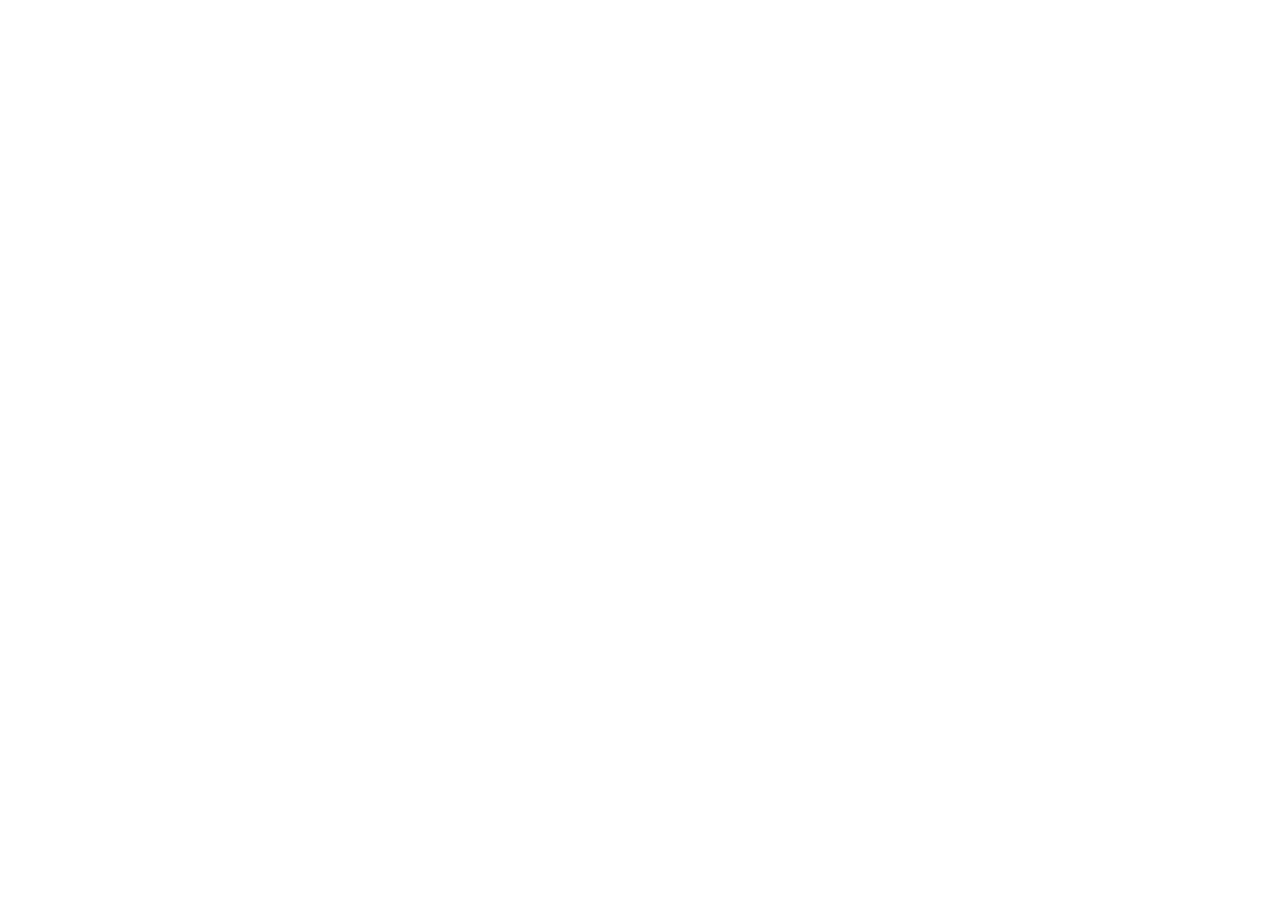
==== commit c736aeca: "Add files via upload" ====
--- a/index.html
+++ b/index.html
@@ -21,6 +21,14 @@
   <link rel="preconnect" href="https://fonts.gstatic.com/" crossorigin>
 <link href="https://fonts.googleapis.com/css2?family=Poppins:wght@500;600;700;800&family=Inter:wght@400;500;600;700&display=swap" rel="stylesheet">
 <link rel="stylesheet" href="styles.css?v=5">
+
+  <meta property="og:type" content="website">
+  <meta property="og:locale" content="fr_FR">
+  <meta property="og:title" content="MoustiKO — Moustiquaires sur mesure en Haute-Savoie">
+  <meta property="og:description" content="MoustiKO — Moustiquaires sur mesure en Haute-Savoie (74). Intervention à domicile le week-end (samedi et dimanche). Pose le jour-même, sans perçage, à partir de 45€.">
+  <meta property="og:url" content="https://moustiko74.fr/">
+  <meta property="og:image" content="https://moustiko74.fr/assets/img/fenetre-ouverture.jpg">
+  <meta name="twitter:card" content="summary_large_image">
 </head>
 <body>
 
@@ -33,7 +41,6 @@
   </a>
   <div class="nav-links">
     <a href="index.html#services">Nos produits</a>
-    <a href="index.html#tarifs">Tarifs</a>
     <a href="index.html#avis">Avis</a>
   </div>
   <button class="nav-search-btn" onclick="toggleSearch()" aria-label="Rechercher">🔍</button>
@@ -72,35 +79,35 @@
   </div>
   <div class="pcards">
     <div class="pcard">
-      <a href="fenetre.html" class="pcard-img"><img src="assets/img/fenetre-ouverture.jpg" alt="Moustiquaire de fenêtre"><span class="badge-new">Disponible</span></a>
+      <a href="fenetre.html" class="pcard-img"><img src="assets/img/fenetre-ouverture.jpg" alt="Moustiquaire de fenêtre" loading="lazy" decoding="async"><span class="badge-new">Disponible</span></a>
       <div class="pcard-body">
         <h3>Moustiquaire fenêtre</h3>
         <p>Chambre, salon, cuisine… quelle que soit la pièce à équiper, nous avons la solution pour vous protéger des insectes.</p>
         <a href="fenetre.html" class="btn-outline">Découvrir</a>
       </div>
     </div>
-    <div class="pcard">
-      <a href="porte.html" class="pcard-img"><img src="assets/img/produit-porte.jpg" alt="Moustiquaire de porte"><span class="badge-soon">Bientôt</span></a>
+    <div class="pcard soon">
+      <a href="porte.html" class="pcard-img"><img src="assets/img/produit-porte.jpg" alt="Moustiquaire de porte" loading="lazy" decoding="async"><span class="badge-soon">Bientôt</span></a>
       <div class="pcard-body">
         <h3>Moustiquaire porte</h3>
         <p>Porte d’entrée, porte-fenêtre ou terrasse : un enrouleur discret ou un cadre fixe, ajusté à votre ouverture.</p>
-        <a href="porte.html" class="btn-outline">Découvrir</a>
+        <a href="porte.html" class="btn-outline">Bientôt disponible</a>
       </div>
     </div>
-    <div class="pcard">
-      <a href="baie-vitree.html" class="pcard-img"><img src="assets/img/produit-baie-vitree.jpg" alt="Moustiquaire baie vitrée"><span class="badge-soon">Bientôt</span></a>
+    <div class="pcard soon">
+      <a href="baie-vitree.html" class="pcard-img"><img src="assets/img/produit-baie-vitree.jpg" alt="Moustiquaire baie vitrée" loading="lazy" decoding="async"><span class="badge-soon">Bientôt</span></a>
       <div class="pcard-body">
         <h3>Moustiquaire baie vitrée</h3>
         <p>Pour les grandes baies coulissantes, un système plissé ou enrouleur latéral qui ne gêne jamais le passage.</p>
-        <a href="baie-vitree.html" class="btn-outline">Découvrir</a>
+        <a href="baie-vitree.html" class="btn-outline">Bientôt disponible</a>
       </div>
     </div>
-    <div class="pcard">
-      <a href="velux.html" class="pcard-img"><img src="assets/img/produit-velux.jpg" alt="Moustiquaire Velux"><span class="badge-soon">Bientôt</span></a>
+    <div class="pcard soon">
+      <a href="velux.html" class="pcard-img"><img src="assets/img/produit-velux.jpg" alt="Moustiquaire Velux" loading="lazy" decoding="async"><span class="badge-soon">Bientôt</span></a>
       <div class="pcard-body">
         <h3>Moustiquaire Velux</h3>
         <p>Gardez votre fenêtre de toit ouverte la nuit, sans laisser entrer les insectes.</p>
-        <a href="velux.html" class="btn-outline">Découvrir</a>
+        <a href="velux.html" class="btn-outline">Bientôt disponible</a>
       </div>
     </div>
   </div>
@@ -113,123 +120,11 @@
     <div class="why-cols">
       <div><span>📐</span><h4>100 % personnalisable</h4><p>Chaque moustiquaire est réalisée à vos dimensions, en noir ou en blanc, pour s’ajuster parfaitement à vos fenêtres.</p></div>
       <div><span>⚡</span><h4>Installation simple et rapide</h4><p>Je mesure, je découpe et je pose chez vous, sans perçage. La plupart des poses se font en moins d’une heure.</p></div>
-      <div><span>🏅</span><h4>Garantie 2 à 5 ans</h4><p>Vos moustiquaires sont garanties de 2 à 5 ans selon le modèle, et faciles à entretenir.</p></div>
+      <div><span>🏅</span><h4>Garantie jusqu’à 5 ans</h4><p>5 ans sur la moustiquaire de fenêtre, 2 ans sur les autres modèles, contre les défauts de fabrication et de pose.</p></div>
       <div><span>🚚</span><h4>Livraison offerte dès 40 €</h4><p>Votre commande est livrée gratuitement chez vous, partout en Haute-Savoie, dès 40 € d’achat.</p></div>
       <div><span>😌</span><h4>Rien à prévoir</h4><p>Aucun acompte, aucun paiement en ligne : vous réglez en liquide, une fois la pose terminée.</p></div>
     </div>
   </div>
-</section>
-
-<!-- CONFIGURATEUR -->
-<section class="section" id="tarifs">
-  <div class="section-header">
-  </div>
-
-  <div class="material-picker">
-    <div class="mat-option selected-mat" onclick="selectMaterial('noir', this)">
-      <div class="mat-swatch noir"></div>
-      <span>Noir</span>
-    </div>
-    <div class="mat-option" onclick="selectMaterial('blanc', this)">
-      <div class="mat-swatch blanc"></div>
-      <span>Blanc</span>
-    </div>
-  </div>
-
-  <p style="text-align:center;font-size:0.76rem;font-weight:700;text-transform:uppercase;letter-spacing:1px;color:var(--gris-moyen);margin-bottom:12px;">Formats courants</p>
-  <div class="windows-grid" style="margin-bottom:8px;">
-    <div class="window-item" onclick="selectPreset(60, 90, this)">
-      <div class="window-drawing">
-        <svg width="40" height="55" viewBox="0 0 40 55">
-          <rect x="2" y="2" width="36" height="51" rx="2" fill="none" stroke="#84954a" stroke-width="2"/>
-          <line x1="20" y1="2" x2="20" y2="53" stroke="#ccc" stroke-width="1"/>
-          <line x1="2" y1="27" x2="38" y2="27" stroke="#ccc" stroke-width="1"/>
-        </svg>
-      </div>
-      <h4>Fenêtre standard</h4>
-      <div class="dims">60 × 90 cm</div>
-      <div class="price">45 €</div>
-    </div>
-    <div class="window-item" onclick="selectPreset(80, 100, this)">
-      <div class="window-drawing">
-        <svg width="48" height="55" viewBox="0 0 48 55">
-          <rect x="2" y="2" width="44" height="51" rx="2" fill="none" stroke="#84954a" stroke-width="2"/>
-          <line x1="24" y1="2" x2="24" y2="53" stroke="#ccc" stroke-width="1"/>
-          <line x1="2" y1="27" x2="46" y2="27" stroke="#ccc" stroke-width="1"/>
-        </svg>
-      </div>
-      <h4>Fenêtre large</h4>
-      <div class="dims">80 × 100 cm</div>
-      <div class="price">45 €</div>
-    </div>
-    <div class="window-item" onclick="selectPreset(120, 100, this)">
-      <div class="window-drawing">
-        <svg width="55" height="45" viewBox="0 0 55 45">
-          <rect x="2" y="2" width="51" height="41" rx="2" fill="none" stroke="#84954a" stroke-width="2"/>
-          <line x1="27" y1="2" x2="27" y2="43" stroke="#ccc" stroke-width="1"/>
-          <line x1="2" y1="22" x2="53" y2="22" stroke="#ccc" stroke-width="1"/>
-        </svg>
-      </div>
-      <h4>Fenêtre panoramique</h4>
-      <div class="dims">120 × 100 cm</div>
-      <div class="price">90 €</div>
-    </div>
-    <div class="window-item" onclick="selectPreset(50, 60, this)">
-      <div class="window-drawing">
-        <svg width="35" height="40" viewBox="0 0 35 40">
-          <rect x="2" y="2" width="31" height="36" rx="2" fill="none" stroke="#84954a" stroke-width="2"/>
-          <line x1="17" y1="2" x2="17" y2="38" stroke="#ccc" stroke-width="1"/>
-          <line x1="2" y1="20" x2="33" y2="20" stroke="#ccc" stroke-width="1"/>
-        </svg>
-      </div>
-      <h4>Petite fenêtre</h4>
-      <div class="dims">50 × 60 cm</div>
-      <div class="price">45 €</div>
-    </div>
-  </div>
-
-  <details class="custom-details"><summary>Autre dimension ? Calculer mon prix</summary>
-  <div class="configurator">
-
-    <div class="form-row">
-      <div class="form-group">
-        <label>Largeur (cm)</label>
-        <input type="number" id="width" placeholder="ex: 65" min="20" max="300">
-      </div>
-      <div class="form-group">
-        <label>Hauteur (cm)</label>
-        <input type="number" id="height" placeholder="ex: 90" min="20" max="300">
-      </div>
-    </div>
-    <div class="form-row">
-      <div class="form-group">
-        <label>Quantité</label>
-        <input type="number" id="qty" value="1" min="1" max="20">
-      </div>
-      <div class="form-group">
-        <label>Nom / pièce</label>
-        <input type="text" id="room" placeholder="Chambre, salon…">
-      </div>
-    </div>
-
-    <div class="price-preview">
-      <div class="price-preview-label">Estimation</div>
-      <div class="price-preview-amount" id="price-preview">45 €</div>
-    </div>
-
-    <div class="windows-list" id="windows-list"></div>
-
-    <button class="add-window-btn" onclick="addWindow()">+ Ajouter cette fenêtre à ma liste</button>
-
-    <div class="total-bar" id="total-bar" style="display:none">
-      <span>Total estimé</span>
-      <strong id="total-amount">0 €</strong>
-    </div>
-
-    <a href="rdv.html" class="btn-primary" style="display:block;text-align:center;margin-top:16px;padding:15px;">Prendre rendez-vous →</a>
-  </div>
-  </details>
-  <a href="rdv.html" class="btn-primary tarifs-cta">Prendre rendez-vous</a>
 </section>
 
 <!-- CONTACT -->
@@ -264,110 +159,24 @@
   <div class="footer-links">
     <a href="avis.html" onclick="openAvisGate(event)">Donner avis</a>
     <a href="#services">Services</a>
-    <a href="#tarifs">Tarifs</a>
     <a href="rdv.html">Rendez-vous</a>
   </div>
+  <div class="footer-legal"><a href="mentions-legales.html">Mentions légales</a><a href="confidentialite.html">Confidentialité</a><a href="cgv.html">CGV</a><a href="remboursement.html">Remboursement</a></div>
   <div class="footer-bottom">© 2026 MoustiKO · Tous droits réservés</div>
 </footer>
 
 <div class="toast" id="toast"></div>
 
 <div class="lightbox-overlay" id="lightbox-overlay" onclick="closeLightbox()">
-  <img id="lightbox-img" src="" alt="Aperçu agrandi">
+  <img id="lightbox-img" src="" alt="Aperçu agrandi" loading="lazy" decoding="async">
 </div>
 
 <div class="cookie-banner" id="cookie-banner">
   <h4>🍪 Cookies</h4>
-  <p>Ce site utilise des cookies et technologies similaires pour vous garantir la meilleure expérience de navigation, mesurer l'audience et améliorer nos services. Vous pouvez accepter, refuser ou personnaliser vos préférences à tout moment.</p>
-  <div class="cookie-details" id="cookie-details">En réalité, MoustiKO n'utilise aucun cookie ni traceur — ce bandeau est affiché uniquement à titre visuel, pour illustrer à quoi ressemblerait un vrai bandeau de consentement.</div>
-  <div class="cookie-btns">
-    <button class="cookie-btn-refuse" onclick="handleCookie()">Refuser</button>
-    <button class="cookie-btn-more" onclick="toggleCookieDetails()">Plus d'options</button>
-    <button class="cookie-btn-accept" onclick="handleCookie()">Accepter</button>
-  </div>
+  <p>Ce site n’utilise aucun cookie de suivi ni de publicité. Un stockage local sur votre appareil sert uniquement à garder votre panier. <a href="confidentialite.html">En savoir plus</a></p>
+  <div class="cookie-btns"><button class="cookie-btn-accept" onclick="handleCookie()">OK, compris</button></div>
 </div>
 
 <script src="site.js?v=5"></script>
-<script>
-  /* ============ MATERIAUX ============ */
-  let selectedMaterial = 'noir';
-  function selectMaterial(mat, el) {
-    selectedMaterial = mat;
-    document.querySelectorAll('.mat-option').forEach(e => e.classList.remove('selected-mat'));
-    el.classList.add('selected-mat');
-    updatePricePreview();
-  }
-
-  /* ============ PRIX ============ */
-  function updatePricePreview() {
-    const w = parseInt(document.getElementById('width').value) || 60;
-    const h = parseInt(document.getElementById('height').value) || 90;
-    const qty = parseInt(document.getElementById('qty').value) || 1;
-    document.getElementById('price-preview').textContent = calcPrice(w, h, qty) + ' €';
-  }
-  document.getElementById('width').addEventListener('input', updatePricePreview);
-  document.getElementById('height').addEventListener('input', updatePricePreview);
-  document.getElementById('qty').addEventListener('input', updatePricePreview);
-
-  function selectPreset(w, h, el) {
-    document.querySelectorAll('.window-item').forEach(e => e.classList.remove('selected'));
-    el.classList.add('selected');
-    document.getElementById('width').value = w;
-    document.getElementById('height').value = h;
-    document.getElementById('qty').value = 1;
-    updatePricePreview();
-  }
-
-  let windows = [];
-  try { windows = JSON.parse(localStorage.getItem('moustiko_cart') || '[]'); } catch(e) {}
-  renderWindowsList();
-  function addWindow() {
-    const w = parseInt(document.getElementById('width').value);
-    const h = parseInt(document.getElementById('height').value);
-    const qty = parseInt(document.getElementById('qty').value) || 1;
-    const room = document.getElementById('room').value || 'Fenêtre';
-    if (!w || !h || w < 20 || h < 20) { showToast('⚠️ Entrez des dimensions valides'); return; }
-    const price = calcPrice(w, h, qty);
-    windows.push({ w, h, qty, room, price, material: selectedMaterial });
-    renderWindowsList();
-    document.getElementById('room').value = '';
-    showToast('✓ Fenêtre ajoutée à votre liste');
-    persistWindows();
-  }
-  function removeWindow(i) {
-    windows.splice(i, 1);
-    renderWindowsList();
-    persistWindows();
-  }
-  function renderWindowsList() {
-    const list = document.getElementById('windows-list');
-    const totalBar = document.getElementById('total-bar');
-    list.innerHTML = windows.map((w, i) => `
-      <div class="window-entry">
-        <div class="we-info">${w.room} — ${w.w}×${w.h}cm × ${w.qty} (${w.material})</div>
-        <div class="we-price">${w.price} €</div>
-        <button class="we-del" onclick="removeWindow(${i})">✕</button>
-      </div>
-    `).join('');
-    if (windows.length > 0) {
-      const total = windows.reduce((s, w) => s + w.price, 0);
-      document.getElementById('total-amount').textContent = total + ' €';
-      totalBar.style.display = 'flex';
-    } else {
-      totalBar.style.display = 'none';
-    }
-  }
-
-  function persistWindows() {
-    updateCartBadge();
-    try { localStorage.setItem('moustiko_cart', JSON.stringify(windows)); } catch(e) {}
-  }
-
-  function showToast(msg) {
-    const t = document.getElementById('toast');
-    t.textContent = msg; t.classList.add('show');
-    setTimeout(() => t.classList.remove('show'), 3000);
-  }
-</script>
 </body>
 </html>
--- a/styles.css
+++ b/styles.css
@@ -2045,3 +2045,24 @@
 .why-cols{display:grid;gap:22px}
 .why-cols span{font-size:2rem}.why-cols h4{font-family:var(--font-display);font-size:1.02rem;margin:6px 0}.why-cols p{font-size:.9rem;line-height:1.55}
 @media(min-width:700px){.why-cols{grid-template-columns:1fr 1fr}}@media(min-width:1100px){.why-cols{grid-template-columns:repeat(5,1fr)}}
+
+/* ── ÉTAPE QUALITÉ : contraste, animations, pages légales ── */
+.best{background:#067d62}
+.btn-primary,.badge-new,.status-pill.available{background:linear-gradient(135deg,#6d7d3a,#566629);color:#fff}
+.btn-outline{color:#566629;border-color:#566629}
+.btn-outline:hover{background:#566629;color:#fff}
+footer .footer-bottom{color:#a9b0b6}
+.footer-legal{display:flex;flex-wrap:wrap;justify-content:center;gap:6px 16px;margin-bottom:12px;font-size:.8rem}
+.footer-legal a{color:#c4cad0;text-decoration:none}.footer-legal a:hover{text-decoration:underline}
+.pcard.soon{filter:grayscale(1);opacity:.6}
+.pcard.soon .btn-outline{border-color:#888;color:#666;background:none}
+.reveal{transform:translateY(44px);transition:opacity .8s ease,transform .8s cubic-bezier(.2,.7,.2,1)}
+.reveal-stagger>*{transform:translateY(44px);transition:opacity .8s ease,transform .8s cubic-bezier(.2,.7,.2,1)}
+.hp{position:absolute;left:-9999px;opacity:0;height:0;width:0}
+.rgpd-note{font-size:.8rem;color:var(--gris-moyen);margin-bottom:12px}.rgpd-note a{color:#566629;font-weight:600}
+.legal{max-width:780px;margin:0 auto;padding:36px 20px 70px;line-height:1.65}
+.legal h1{font-family:var(--font-display);font-size:1.8rem;margin-bottom:6px}
+.legal h2{font-size:1.1rem;margin:26px 0 6px}.legal ul{padding-left:20px}.legal li{margin-bottom:8px}
+.legal a{color:#566629;text-decoration:underline}.maj{color:var(--gris-moyen);font-size:.85rem;margin-bottom:10px}
+.todo{background:#fff3b0;padding:0 3px;border-radius:3px}
+.legal.nf{text-align:center;padding:80px 20px}.legal.nf .btn-primary{display:inline-block;text-decoration:none;margin-top:10px}
